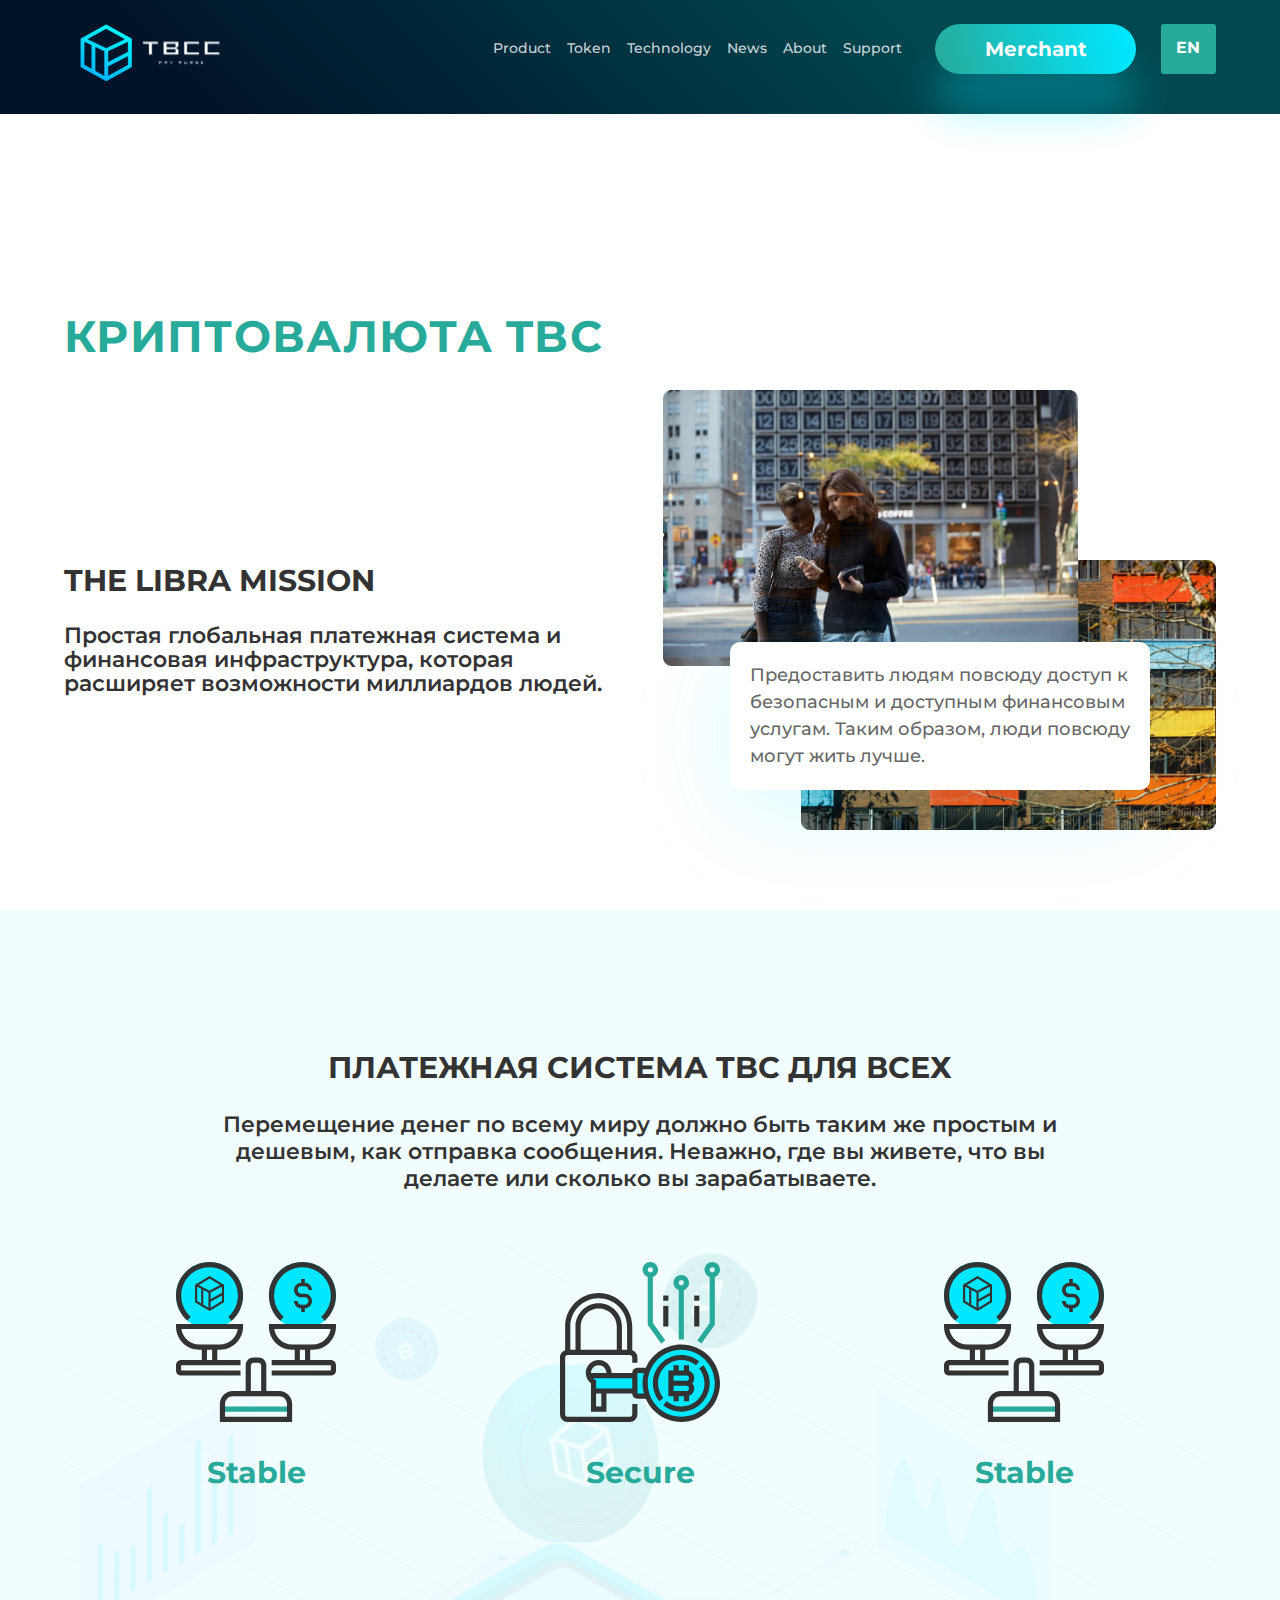
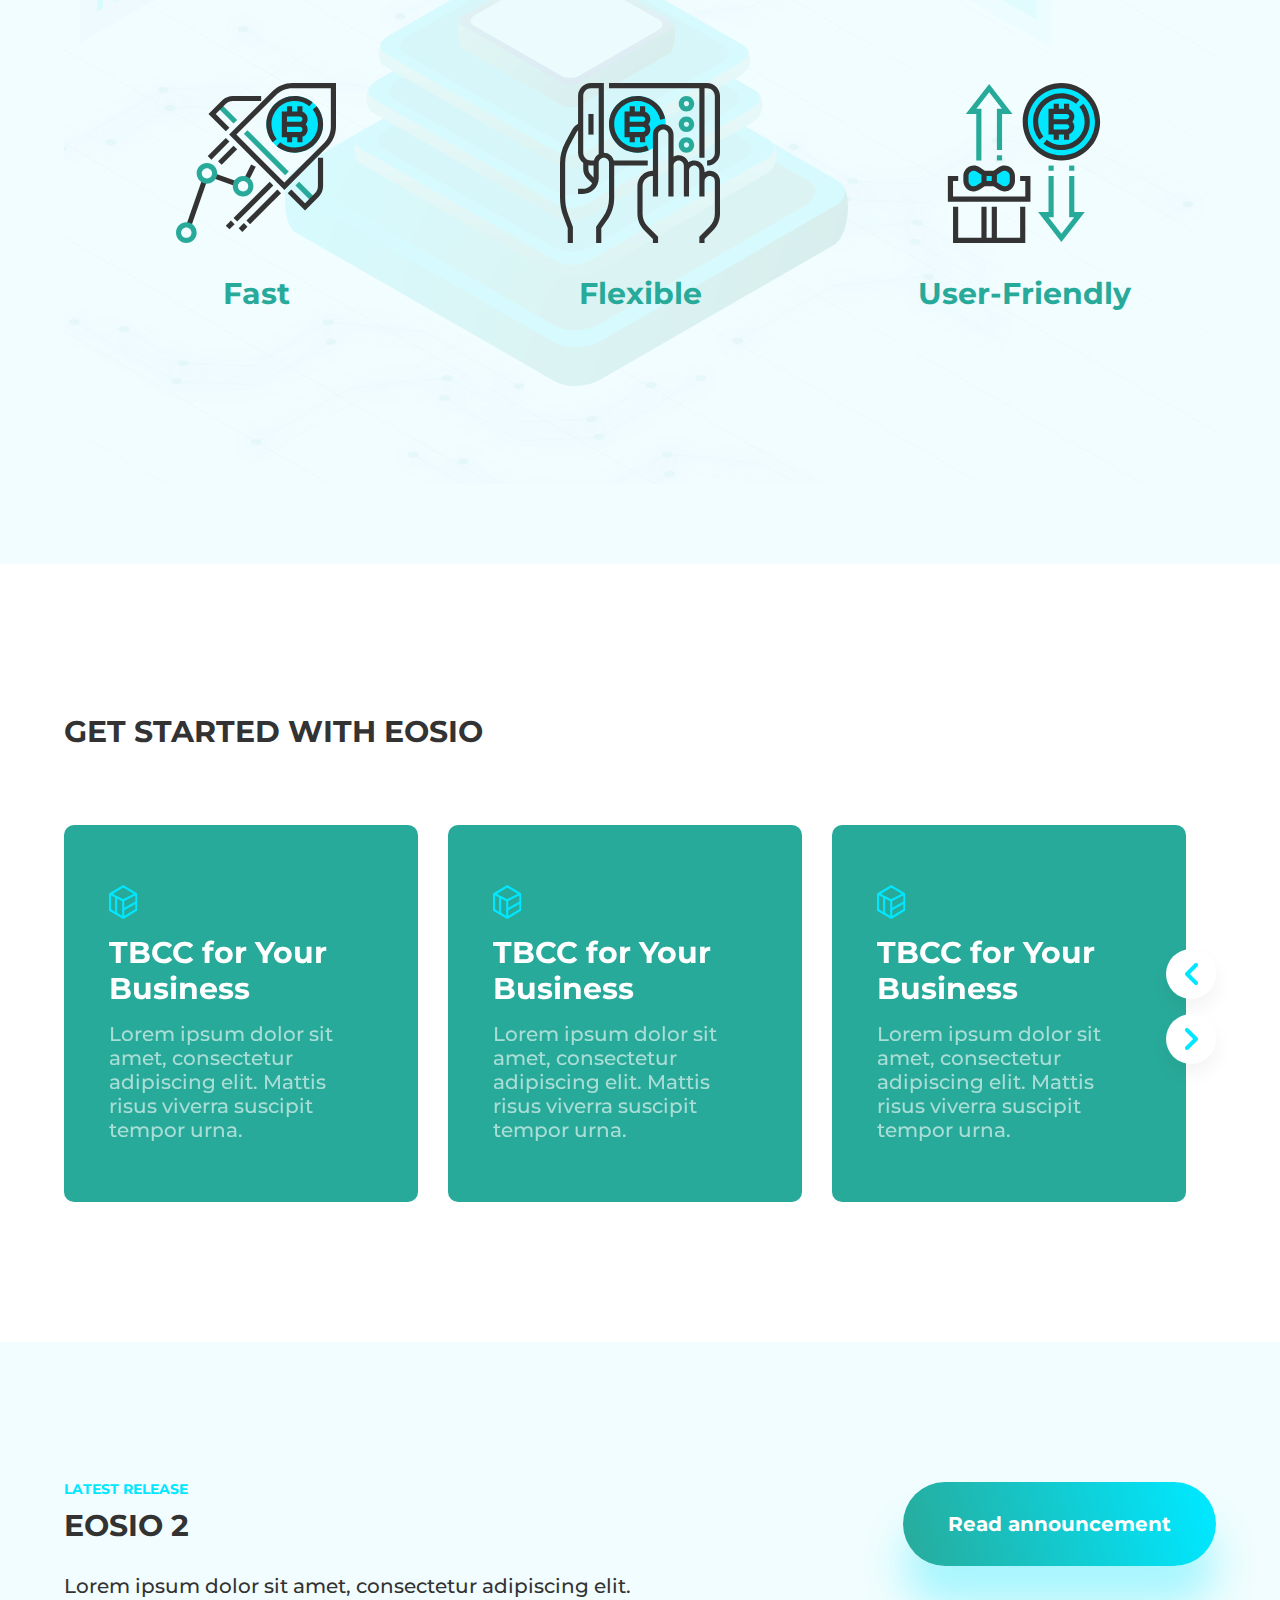
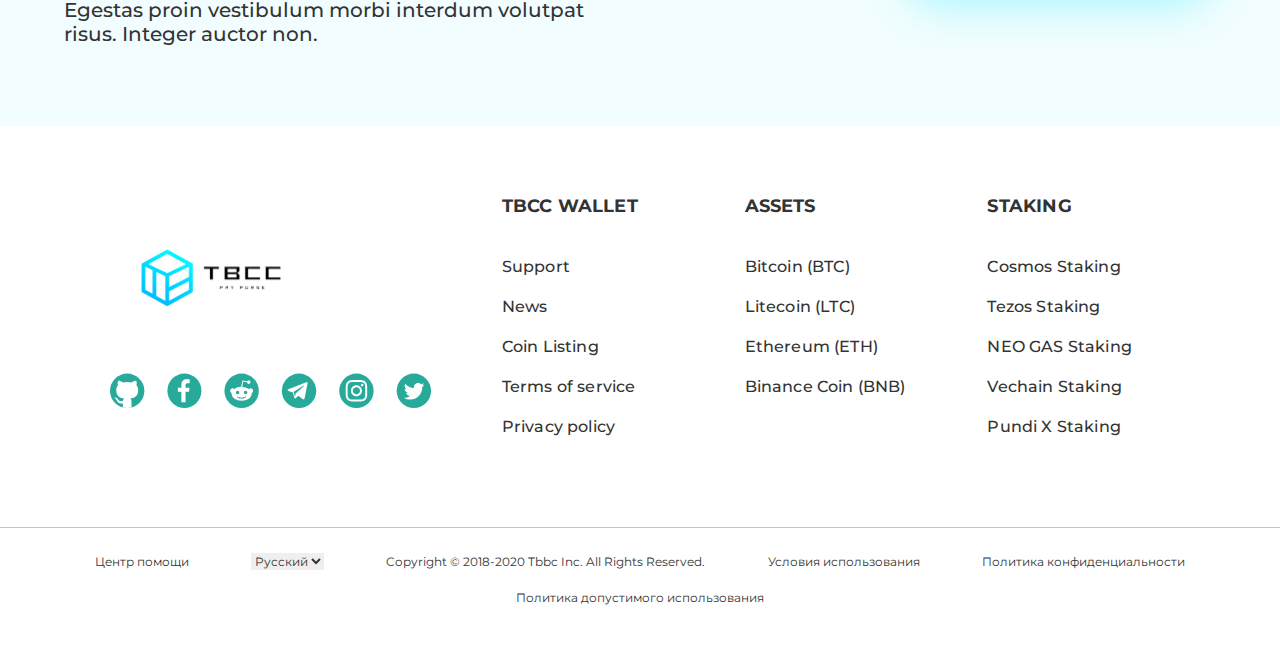
==== coin.html @ 426e4a6c "coin" ====
<!DOCTYPE html>
<html lang="en">
  <head>
    <meta charset="utf-8">
    <meta name="viewport" content="width=device-width, initial-scale=1, user-scalable=no, shrink-to-fit=no">
<!--    <link rel="shortcut icon" type="image/x-icon" sizes="256x256" href="favicon.png"/>-->
    <link rel="stylesheet" href="css/bootstrap.min.css">
    <link rel="stylesheet" href="css/aos.css">
    <link rel="stylesheet" href="css/slick.css">
    <link rel="stylesheet" href="css/style.css">
    <title>Coin</title>
  </head>
<body>
    <header class="container-fluid bg-gradient">
        <nav class="navbar navbar-expand-lg navbar-light m-navbar">
            <a class="navbar-brand logo" href="#">
                <img src="img/logo.svg" alt="">
            </a>
            <div class="header-col">
                <button class="navbar-toggler" type="button" data-toggle="collapse" data-target="#navbarNavDropdown" aria-controls="navbarNavDropdown" aria-expanded="false" aria-label="Toggle navigation">
                    <img src="img/menu-icon.svg" alt="">
                </button>
                <a class="mobile-logo" href="#">
                    <img src="img/logo-mobile.svg" alt="">
                </a>
                <div class="collapse navbar-collapse" id="navbarNavDropdown">
                    <div class="menu-mobile-head">
                        <button class="navbar-toggler" type="button" data-toggle="collapse" data-target="#navbarNavDropdown" aria-controls="navbarNavDropdown" aria-expanded="false" aria-label="Toggle navigation">
                            <img src="img/menu-close.svg" alt="">
                        </button>
                    </div>
                    <ul class="navbar-nav">
                        <li class="nav-item">
                            <a class="nav-link" href="#">
                                Product
                            </a>
                        </li>
                        <li class="nav-item">
                            <a class="nav-link" href="coin.html">
                                Token
                            </a>
                        </li>
                        <li class="nav-item">
                            <a class="nav-link" href="#">
                                Technology
                            </a>
                        </li>
                        <li class="nav-item">
                            <a class="nav-link" href="news.html">
                                News
                            </a>
                        </li>
                        <li class="nav-item">
                            <a class="nav-link" href="team.html">
                                About
                            </a>
                        </li>
                        <li class="nav-item">
                            <a class="nav-link" href="#">
                                Support
                            </a>
                        </li>
                    </ul>
                    <div class="button-menu-box">
                        <a href="#" class="btn-primary mini">Merchant</a>
                        <select name="lang" class="lang-select">
                            <option value="EN">EN</option>
                            <option value="RU">RU</option>
                        </select>
                    </div>
                </div>
                <a href="#" class="btn-primary mini">Merchant</a>
                <select name="lang" class="lang-select">
                    <option value="EN">EN</option>
                    <option value="RU">RU</option>
                </select>
            </div>
        </nav>
    </header>

    <div class="container-fluid bg-top">
        <div class="coin-two-block">
            <div class="column">
                <h2 class="tablet-none">Криптовалюта TBC</h2>
                <h3>The Libra mission</h3>
                <p>
                    Простая глобальная платежная система и финансовая инфраструктура, которая расширяет возможности миллиардов людей.
                </p>
            </div>
            <div class="column">
                <h2 class="desktop-none">Криптовалюта TBC</h2>
                <div class="img coin-img">
                    <img src="img/coin1.jpg" alt="" class="coin-img1">
                    <img src="img/coin2.jpg" alt="" class="coin-img2">
                    <div class="coin-text">
                        Предоставить людям повсюду доступ к безопасным и доступным финансовым услугам. Таким образом, люди повсюду могут жить лучше.
                    </div>
                </div>
            </div>
        </div>
    </div>

    <div class="container-fluid color-bg">
        <div class="all-icon-block">
            <h3>Платежная система TBC для всех</h3>
            <p>Перемещение денег по всему миру должно быть таким же простым и дешевым, как отправка сообщения. Неважно, где вы живете, что вы делаете или сколько вы зарабатываете.</p>
            <div class="all-icon-box">
                <div class="all-icon-box__item">
                    <img src="img/all1.svg" alt="">
                    <span>Stable</span>
                </div>
                <div class="all-icon-box__item">
                    <img src="img/all2.svg" alt="">
                    <span>Secure</span>
                </div>
                <div class="all-icon-box__item">
                    <img src="img/all1.svg" alt="">
                    <span>Stable</span>
                </div>
                <div class="all-icon-box__item">
                    <img src="img/all3.svg" alt="">
                    <span>Fast</span>
                </div>
                <div class="all-icon-box__item">
                    <img src="img/all4.svg" alt="">
                    <span>Flexible</span>
                </div>
                <div class="all-icon-box__item">
                    <img src="img/all6.svg" alt="">
                    <span>User-Friendly</span>
                </div>
            </div>
        </div>
    </div>

    <div class="container-fluid get-block">
        <h3>Get Started with EOSIO</h3>
        <div class="get-wrap">
            <div class="get-carousel">
                <div class="get-carousel-item">
                    <img src="img/mini-logo.svg" alt="">
                    <div class="get-name">
                        TBCC for Your Business
                    </div>
                    <div class="get-text">
                        Lorem ipsum dolor sit amet, consectetur adipiscing elit. Mattis risus viverra suscipit tempor urna.
                    </div>
                </div>
                <div class="get-carousel-item">
                    <img src="img/mini-logo.svg" alt="">
                    <div class="get-name">
                        TBCC for Your Business
                    </div>
                    <div class="get-text">
                        Lorem ipsum dolor sit amet, consectetur adipiscing elit. Mattis risus viverra suscipit tempor urna.
                    </div>
                </div>
                <div class="get-carousel-item">
                    <img src="img/mini-logo.svg" alt="">
                    <div class="get-name">
                        TBCC for Your Business
                    </div>
                    <div class="get-text">
                        Lorem ipsum dolor sit amet, consectetur adipiscing elit. Mattis risus viverra suscipit tempor urna.
                    </div>
                </div>
                <div class="get-carousel-item">
                    <img src="img/mini-logo.svg" alt="">
                    <div class="get-name">
                        TBCC for Your Business
                    </div>
                    <div class="get-text">
                        Lorem ipsum dolor sit amet, consectetur adipiscing elit. Mattis risus viverra suscipit tempor urna.
                    </div>
                </div>
            </div>
            <div class="get-nav-box carousel-nav-box">
                <div class="carousel-nav__button get-button-prev">
                    <img src="img/arrow-left.svg" alt="">
                </div>
                <div class="carousel-nav__button get-button-next">
                    <img src="img/arrow-right.svg" alt="">
                </div>
            </div>
        </div>
    </div>

    <div class="container-fluid color-bg">
        <div class="eosio-two-block">
            <div class="column">
                <h5>Latest Release</h5>
                <h3>EOSIO 2</h3>
                <p>
                    Lorem ipsum dolor sit amet, consectetur adipiscing elit. Egestas proin vestibulum morbi interdum volutpat risus. Integer auctor non.
                </p>
            </div>
            <a href="#" class="btn-primary">Read announcement</a>
        </div>
    </div>

    <footer>
        <div class="footer-content">
            <div class="contacts-block">
                <a href="#" class="logo">
                    <img src="img/logo-footer.svg" alt="">
                </a>
                <div class="soc-box">
                    <a href="#">
                        <svg width="35" height="35" viewBox="0 0 35 35" fill="none" xmlns="http://www.w3.org/2000/svg">
                            <rect y="0.589111" width="34.411" height="34.411" rx="17.2055" fill="#28AA9A"/>
                            <path fill-rule="evenodd" clip-rule="evenodd" d="M22.5266 34.1604C20.8508 34.7054 19.0623 35.0001 17.2055 35.0001C15.3473 35.0001 13.5577 34.705 11.8809 34.1593C12.6555 34.2521 12.9417 33.7478 12.9417 33.3124C12.9417 33.1228 12.9385 32.7885 12.9342 32.3412C12.9291 31.8237 12.9227 31.155 12.9181 30.3844C8.13171 31.4249 7.12197 28.0762 7.12197 28.0762C6.34019 26.0876 5.21216 25.5582 5.21216 25.5582C3.64968 24.4895 5.33044 24.5112 5.33044 24.5112C7.05637 24.6329 7.96503 26.2857 7.96503 26.2857C9.50062 28.9168 11.9922 28.1571 12.9729 27.7158C13.1288 26.6032 13.574 25.8443 14.0655 25.414C10.2448 24.9794 6.22836 23.5029 6.22836 16.9054C6.22836 15.0254 6.89829 13.4889 7.99945 12.2847C7.82201 11.849 7.23165 10.0992 8.1672 7.72859C8.1672 7.72859 9.61246 7.26583 12.8987 9.49338C14.2719 9.11127 15.743 8.92102 17.2065 8.91325C18.6679 8.92075 20.1401 9.11127 21.5143 9.49338C24.7984 7.26583 26.2405 7.72859 26.2405 7.72859C27.1793 10.0992 26.5889 11.849 26.4115 12.2847C27.5148 13.4889 28.1804 15.0254 28.1804 16.9054C28.1804 23.519 24.1575 24.9751 20.325 25.4011C20.9423 25.9328 21.4928 26.9829 21.4928 28.5896C21.4928 30.1287 21.4832 31.4686 21.4769 32.3565C21.4737 32.7964 21.4713 33.1254 21.4713 33.3127C21.4713 33.7501 21.7506 34.2554 22.5266 34.1604Z" fill="white"/>
                        </svg>
                    </a>
                    <a href="#">
                        <svg width="35" height="35" viewBox="0 0 35 35" fill="none" xmlns="http://www.w3.org/2000/svg">
                            <rect x="0.41095" y="0.589111" width="34" height="34.411" rx="17" fill="#28AA9A"/>
                            <path d="M18.546 29.2647V18.8004H22.0166L22.5362 14.7223H18.546V12.1185C18.546 10.9378 18.87 10.1331 20.5431 10.1331L22.6768 10.1321V6.48474C22.3076 6.43522 21.0411 6.32422 19.5676 6.32422C16.4912 6.32422 14.3851 8.22464 14.3851 11.7149V14.7224H10.9056V18.8005H14.385V29.2649L18.546 29.2647Z" fill="white"/>
                        </svg>
                    </a>
                    <a href="#">
                        <svg width="35" height="35" viewBox="0 0 35 35" fill="none" xmlns="http://www.w3.org/2000/svg">
                            <rect x="0.41095" y="0.589111" width="34.411" height="34.411" rx="17.2055" fill="#28AA9A"/>
                            <path fill-rule="evenodd" clip-rule="evenodd" d="M28.6393 16.4447C28.9174 16.8415 29.0748 17.3104 29.0925 17.7947C29.0999 18.2687 28.9729 18.7352 28.7263 19.1401C28.4796 19.5451 28.1235 19.872 27.6989 20.083C27.7183 20.335 27.7183 20.5881 27.6989 20.84C27.6989 24.6941 23.2083 27.8255 17.6681 27.8255C12.1279 27.8255 7.63729 24.6941 7.63729 20.84C7.61792 20.5881 7.61792 20.335 7.63729 20.083C7.30636 19.9309 7.01245 19.7088 6.77592 19.4318C6.53939 19.1549 6.36591 18.8299 6.26748 18.4792C6.16906 18.1286 6.14806 17.7608 6.20593 17.4012C6.2638 17.0416 6.39916 16.699 6.60263 16.3969C6.8061 16.0949 7.07281 15.8407 7.38429 15.652C7.69576 15.4632 8.04455 15.3445 8.40647 15.304C8.7684 15.2634 9.13481 15.3021 9.48031 15.4173C9.82581 15.5324 10.1421 15.7213 10.4074 15.9709C12.3899 14.6263 14.7223 13.8907 17.1175 13.8546L18.3907 7.8843C18.405 7.81519 18.4329 7.7496 18.4727 7.69133C18.5126 7.63307 18.5636 7.58329 18.6228 7.54488C18.682 7.50647 18.7482 7.48019 18.8177 7.46758C18.8871 7.45496 18.9584 7.45625 19.0273 7.47137L23.2427 8.31444C23.4485 7.96076 23.7737 7.69204 24.1598 7.5565C24.546 7.42097 24.9678 7.4275 25.3495 7.57493C25.7313 7.72235 26.048 8.00102 26.2428 8.36091C26.4376 8.72079 26.4977 9.13833 26.4124 9.53857C26.3271 9.93881 26.102 10.2955 25.7774 10.5447C25.4528 10.7939 25.05 10.9192 24.6413 10.8982C24.2326 10.8772 23.8448 10.7112 23.5474 10.43C23.2501 10.1488 23.0628 9.77086 23.019 9.36398L19.337 8.58973L18.2187 13.9578C20.5848 14.0086 22.8855 14.7436 24.8428 16.0741C25.1924 15.7385 25.6317 15.5113 26.1076 15.4197C26.5835 15.3281 27.0757 15.3762 27.5249 15.558C27.9741 15.7399 28.3611 16.0478 28.6393 16.4447ZM21.5818 21.2334C22.5314 21.2334 23.3012 20.4636 23.3012 19.5139C23.3012 18.5643 22.5314 17.7945 21.5818 17.7945C20.6322 17.7945 19.8624 18.5643 19.8624 19.5139C19.8624 20.4636 20.6322 21.2334 21.5818 21.2334ZM15.3314 19.5139C15.3314 20.4636 14.5616 21.2334 13.6119 21.2334C12.6623 21.2334 11.8925 20.4636 11.8925 19.5139C11.8925 18.5643 12.6623 17.7945 13.6119 17.7945C14.5616 17.7945 15.3314 18.5643 15.3314 19.5139ZM17.6165 24.6562L17.6293 24.6563L17.6334 24.6562V24.6563C18.8598 24.6637 19.7666 24.389 20.3601 24.1198C20.659 23.9842 20.8797 23.8495 21.0222 23.7518C21.0935 23.7029 21.1452 23.6633 21.1772 23.6376C21.1933 23.6248 21.2044 23.6154 21.2106 23.61L21.2156 23.6056C21.4052 23.4326 21.6991 23.4454 21.8729 23.6345C22.047 23.824 22.0346 24.1188 21.8451 24.2929L21.8443 24.2936L21.8435 24.2944L21.8414 24.2963L21.8357 24.3014L21.8185 24.3164C21.8044 24.3286 21.785 24.3448 21.7604 24.3646C21.7112 24.4041 21.6408 24.4576 21.5493 24.5204C21.3663 24.6459 21.0983 24.8084 20.7449 24.9686C20.0407 25.2879 19.002 25.5962 17.6298 25.5882C16.2529 25.5978 15.2108 25.2888 14.505 24.9687C14.1516 24.8084 13.8836 24.6459 13.7006 24.5204C13.6091 24.4577 13.5387 24.4041 13.4895 24.3646C13.4649 24.3449 13.4455 24.3286 13.4314 24.3165L13.4142 24.3014L13.4085 24.2963L13.4064 24.2944L13.4056 24.2937L13.4048 24.293C13.2153 24.1188 13.2029 23.8241 13.377 23.6346C13.5507 23.4456 13.8442 23.4327 14.0338 23.6052L14.0343 23.6057L14.0393 23.6101C14.0455 23.6154 14.0567 23.6248 14.0727 23.6377C14.1048 23.6634 14.1564 23.703 14.2277 23.7518C14.3702 23.8496 14.5909 23.9843 14.8899 24.1199C15.4833 24.389 16.3901 24.6638 17.6165 24.6563V24.6562Z" fill="white"/>
                        </svg>
                    </a>
                    <a href="#">
                        <svg width="36" height="35" viewBox="0 0 36 35" fill="none" xmlns="http://www.w3.org/2000/svg">
                            <rect x="0.82196" y="0.589111" width="34.411" height="34.411" rx="17.2055" fill="#28AA9A"/>
                            <path fill-rule="evenodd" clip-rule="evenodd" d="M21.8524 26.3144C23.055 26.8406 23.506 25.7382 23.506 25.7382L26.6879 9.75366C26.6628 8.67633 25.2097 9.32774 25.2097 9.32774L7.39618 16.3178C7.39618 16.3178 6.54434 16.6185 6.6195 17.1446C6.69467 17.6708 7.37113 17.9213 7.37113 17.9213L11.8558 19.4246C11.8558 19.4246 13.2087 23.8591 13.4843 24.711C13.7349 25.5378 13.9604 25.5628 13.9604 25.5628C14.2109 25.663 14.4364 25.4877 14.4364 25.4877L17.3427 22.857L21.8524 26.3144ZM22.6291 12.5847C22.6291 12.5847 23.2555 12.2088 23.2304 12.5847C23.2304 12.5847 23.3306 12.6348 23.0049 12.9855C22.7043 13.2862 15.6139 19.6499 14.6619 20.5018C14.5867 20.5519 14.5366 20.627 14.5366 20.7273L14.261 23.0823C14.2109 23.3329 13.8852 23.3579 13.8101 23.1325L12.6325 19.2741C12.5824 19.1238 12.6325 18.9484 12.7828 18.8482L22.6291 12.5847Z" fill="white"/>
                        </svg>
                    </a>
                    <a href="#">
                        <svg width="35" height="35" viewBox="0 0 35 35" fill="none" xmlns="http://www.w3.org/2000/svg">
                            <rect x="0.23288" y="0.589111" width="34.411" height="34.411" rx="17.2055" fill="#28AA9A"/>
                            <path d="M13.8549 17.7947C13.8549 15.8151 15.4592 14.2099 17.4388 14.2099C19.4184 14.2099 21.0235 15.8151 21.0235 17.7947C21.0235 19.7743 19.4184 21.3794 17.4388 21.3794C15.4592 21.3794 13.8549 19.7743 13.8549 17.7947ZM11.917 17.7947C11.917 20.8444 14.3891 23.3164 17.4388 23.3164C20.4885 23.3164 22.9605 20.8444 22.9605 17.7947C22.9605 14.745 20.4885 12.2729 17.4388 12.2729C14.3891 12.2729 11.917 14.745 11.917 17.7947ZM21.8887 12.054C21.8886 12.3092 21.9642 12.5587 22.1059 12.771C22.2476 12.9833 22.4491 13.1487 22.6848 13.2465C22.9206 13.3443 23.18 13.3699 23.4304 13.3202C23.6807 13.2705 23.9107 13.1477 24.0912 12.9673C24.2718 12.7869 24.3948 12.5571 24.4447 12.3068C24.4945 12.0565 24.4691 11.797 24.3715 11.5612C24.2739 11.3253 24.1086 11.1237 23.8965 10.9819C23.6843 10.84 23.4349 10.7642 23.1797 10.7641H23.1791C22.837 10.7643 22.509 10.9002 22.267 11.142C22.0251 11.3839 21.889 11.7119 21.8887 12.054ZM13.0944 26.5477C12.046 26.5 11.4761 26.3253 11.0975 26.1778C10.5954 25.9823 10.2372 25.7495 9.86055 25.3734C9.48392 24.9973 9.25079 24.6395 9.05619 24.1374C8.90857 23.7589 8.73393 23.1889 8.68627 22.1404C8.63414 21.0069 8.62373 20.6665 8.62373 17.7948C8.62373 14.9231 8.635 14.5835 8.68627 13.4491C8.73402 12.4007 8.90995 11.8318 9.05619 11.4521C9.25165 10.9501 9.48444 10.5919 9.86055 10.2152C10.2367 9.83861 10.5945 9.60548 11.0975 9.41088C11.476 9.26326 12.046 9.08863 13.0944 9.04097C14.2279 8.98883 14.5684 8.97842 17.4388 8.97842C20.3092 8.97842 20.65 8.98969 21.7845 9.04097C22.8329 9.08871 23.4018 9.26464 23.7814 9.41088C24.2835 9.60548 24.6417 9.83913 25.0183 10.2152C25.3949 10.5914 25.6272 10.9501 25.8227 11.4521C25.9703 11.8307 26.1449 12.4007 26.1926 13.4491C26.2447 14.5835 26.2551 14.9231 26.2551 17.7948C26.2551 20.6665 26.2447 21.006 26.1926 22.1404C26.1448 23.1889 25.9694 23.7587 25.8227 24.1374C25.6272 24.6395 25.3944 24.9977 25.0183 25.3734C24.6422 25.7492 24.2835 25.9823 23.7814 26.1778C23.4029 26.3254 22.8329 26.5001 21.7845 26.5477C20.651 26.5998 20.3105 26.6103 17.4388 26.6103C14.5671 26.6103 14.2276 26.5998 13.0944 26.5477ZM13.0054 7.10638C11.8606 7.15852 11.0784 7.34003 10.3952 7.60586C9.68772 7.88037 9.0888 8.24865 8.4903 8.8462C7.89181 9.44375 7.52447 10.0436 7.24996 10.7511C6.98414 11.4347 6.80262 12.2165 6.75049 13.3613C6.69749 14.5078 6.68536 14.8744 6.68536 17.7947C6.68536 20.715 6.69749 21.0815 6.75049 22.2281C6.80262 23.373 6.98414 24.1547 7.24996 24.8383C7.52447 25.5453 7.8919 26.1459 8.4903 26.7432C9.08871 27.3405 9.68772 27.7082 10.3952 27.9835C11.0796 28.2493 11.8606 28.4309 13.0054 28.483C14.1525 28.5351 14.5185 28.5481 17.4388 28.5481C20.3591 28.5481 20.7256 28.536 21.8722 28.483C23.0171 28.4309 23.7988 28.2493 24.4824 27.9835C25.1894 27.7082 25.7888 27.3407 26.3873 26.7432C26.9858 26.1456 27.3523 25.5453 27.6276 24.8383C27.8934 24.1547 28.0758 23.3729 28.1271 22.2281C28.1792 21.0807 28.1914 20.715 28.1914 17.7947C28.1914 14.8744 28.1792 14.5078 28.1271 13.3613C28.075 12.2164 27.8934 11.4342 27.6276 10.7511C27.3523 10.044 26.9848 9.44469 26.3873 8.8462C25.7897 8.24771 25.1894 7.88037 24.4832 7.60586C23.7988 7.34003 23.017 7.15765 21.8731 7.10638C20.7265 7.05425 20.3599 7.04126 17.4396 7.04126C14.5194 7.04126 14.1525 7.05339 13.0054 7.10638Z" fill="white"/>
                        </svg>
                    </a>
                    <a href="#">
                        <svg width="36" height="35" viewBox="0 0 36 35" fill="none" xmlns="http://www.w3.org/2000/svg">
                            <rect x="0.64386" y="0.589111" width="34.411" height="34.411" rx="17.2055" fill="#28AA9A"/>
                            <path d="M26.2818 14.0756C26.2818 14.2638 26.2818 14.452 26.2818 14.6133C26.2818 20.1782 22.0342 26.6034 14.2917 26.6034C11.8991 26.6034 9.69465 25.9044 7.81281 24.7215C8.13541 24.7484 8.48489 24.7753 8.8075 24.7753C10.77 24.7753 12.5981 24.1032 14.0498 22.9741C12.1948 22.9472 10.6356 21.7106 10.1248 20.0438C10.3936 20.0976 10.6356 20.1244 10.9313 20.1244C11.3077 20.1244 11.684 20.0707 12.0335 19.9631C10.0979 19.5868 8.6462 17.8931 8.6462 15.85C8.6462 15.8231 8.6462 15.8231 8.6462 15.7962C9.21075 16.1188 9.85596 16.307 10.5549 16.3339C9.42582 15.5811 8.67308 14.2907 8.67308 12.8121C8.67308 12.0325 8.88815 11.3066 9.23763 10.6883C11.3077 13.2423 14.4262 14.909 17.921 15.0972C17.8404 14.8015 17.8135 14.452 17.8135 14.1294C17.8135 11.7905 19.6953 9.90869 22.0342 9.90869C23.244 9.90869 24.3462 10.4195 25.0989 11.226C26.0667 11.0378 26.9539 10.6883 27.7873 10.2044C27.4647 11.1991 26.7926 12.0056 25.9323 12.5433C26.7926 12.4357 27.5991 12.2207 28.3518 11.8712C27.8142 12.7315 27.1152 13.4842 26.2818 14.0756Z" fill="white"/>
                        </svg>
                    </a>
                </div>
            </div>
            <div class="footer-nav">
                <div class="footer-nav-item">
                    <p class="footer-nav-caption">TBCC  WALLET</p>
                    <a href="#">Support</a>
                    <a href="#">News</a>
                    <a href="#">Coin Listing</a>
                    <a href="#">Terms of service</a>
                    <a href="#">Privacy policy</a>
                </div>
                <div class="footer-nav-item">
                    <p class="footer-nav-caption">ASSETS</p>
                    <a href="#">Bitcoin (BTC) </a>
                    <a href="#">Litecoin (LTC)</a>
                    <a href="#">Ethereum (ETH)</a>
                    <a href="#">Binance Coin (BNB)</a>
                </div>
                <div class="footer-nav-item">
                    <p class="footer-nav-caption">STAKING</p>
                    <a href="#">Cosmos Staking</a>
                    <a href="#">Tezos Staking</a>
                    <a href="#">NEO GAS Staking</a>
                    <a href="#">Vechain Staking</a>
                    <a href="#">Pundi X Staking</a>
                </div>
            </div>
        </div>
        <div class="footer-divider"></div>
        <div class="footer-content">
            <div class="link-bottom-box">
                <a href="#">Центр помощи</a>
                <select name="lang" class="lang-select">
                    <option value="Русский">Русский</option>
                    <option value="English">English</option>
                </select>
                <a href="#">Copyright © 2018-2020 Tbbc Inc. All Rights Reserved. </a>
                <a href="#">Условия использования</a>
                <a href="#">Политика конфиденциальности</a>
                <a href="#">Политика допустимого использования </a>
            </div>
        </div>
    </footer>


    <script src="js/jquery.min.js"></script>
    <script src="js/bootstrap.min.js"></script>
    <script src="js/slick.min.js"></script>
    <script src="js/scripts.js"></script>
  </body>
</html>
---- css/style.css ----
@import url("https://fonts.googleapis.com/css2?family=Montserrat:wght@400;500;600;700&display=swap");
/*reset css*/
html, body, div, span, applet, object, iframe,
h1, h2, h3, h4, h5, h6, p, blockquote, pre,
a, abbr, acronym, address, big, cite, code,
del, dfn, em, img, ins, kbd, q, s, samp,
small, strike, strong, sub, sup, tt, var,
b, u, i, center,
dl, dt, dd, ol, ul, li,
fieldset, form, label, legend,
table, caption, tbody, tfoot, thead, tr, th, td,
article, aside, canvas, details, embed,
figure, figcaption, footer, header, hgroup,
menu, nav, output, ruby, section, summary,
time, mark, audio, video {
  margin: 0;
  padding: 0;
  border: 0;
  font-size: 100%;
  font-family: inherit;
  vertical-align: baseline; }

/* HTML5 display-role reset for older browsers */
article, aside, details, figcaption, figure,
footer, header, hgroup, menu, nav, section {
  display: block; }

html, body {
  width: 100vw; }

a {
  text-decoration: none;
  -webkit-transition: all 0.5s ease;
  -o-transition: all 0.5s ease;
  transition: all 0.5s ease; }
  a:hover {
    text-decoration: none; }

body {
  font-family: "Montserrat", sans-serif;
  font-style: normal;
  font-weight: normal;
  font-size: 16px;
  line-height: 1.6;
  color: #111111;
  background-color: white;
  overflow-x: hidden; }

header {
  width: 100%;
  padding: 35px 0;
  display: -webkit-box;
  display: -ms-flexbox;
  display: flex;
  -webkit-box-pack: center;
  -ms-flex-pack: center;
  justify-content: center;
  -webkit-box-align: center;
  -ms-flex-align: center;
  align-items: center;
  padding-top: 20px;
  -webkit-box-sizing: border-box;
  box-sizing: border-box;
  position: absolute;
  top: 0;
  left: 0;
  background-color: transparent;
  z-index: 10; }
  header.bg-gradient {
    background: -o-linear-gradient(226.06deg, #004850 27.3%, #001329 84.1%);
    background: linear-gradient(223.94deg, #004850 27.3%, #001329 84.1%);
    padding: 15px 0; }
  header .btn-primary.mini {
    margin-left: 25px; }

h1 {
  font-family: 'Montserrat', sans-serif;
  font-style: normal;
  font-weight: bold;
  font-size: 30px;
  line-height: 37px;
  display: -webkit-box;
  display: -ms-flexbox;
  display: flex;
  -webkit-box-align: center;
  -ms-flex-align: center;
  align-items: center;
  text-transform: uppercase;
  color: #FFFFFF;
  margin-bottom: 15px; }

h2 {
  font-family: 'Montserrat', sans-serif;
  font-style: normal;
  font-weight: 500;
  font-size: 26px;
  line-height: 1.2;
  display: -webkit-box;
  display: -ms-flexbox;
  display: flex;
  -webkit-box-align: center;
  -ms-flex-align: center;
  align-items: center;
  letter-spacing: 0.03em;
  color: rgba(51, 51, 51, 0.8); }

h3 {
  font-family: 'Montserrat', sans-serif;
  font-style: normal;
  font-weight: bold;
  font-size: 30px;
  line-height: 1.2;
  text-align: center;
  text-transform: uppercase;
  color: #333333; }

section {
  width: 90%;
  max-width: 1680px;
  margin: auto;
  position: relative; }

p {
  font-family: 'Montserrat', sans-serif;
  font-style: normal;
  font-weight: 500;
  font-size: 18px;
  line-height: 1.5;
  color: #666666; }

.m-navbar {
  max-width: 1680px;
  margin: auto;
  width: 90%;
  display: -webkit-box;
  display: -ms-flexbox;
  display: flex;
  -webkit-box-pack: justify;
  -ms-flex-pack: justify;
  justify-content: space-between;
  -webkit-box-align: center;
  -ms-flex-align: center;
  align-items: center;
  padding: 0; }
  .m-navbar .navbar-collapse {
    -webkit-box-flex: inherit;
    -ms-flex-positive: inherit;
    flex-grow: inherit; }
  .m-navbar .nav-item {
    margin-left: 20px; }
    .m-navbar .nav-item .nav-link {
      font-family: 'Montserrat', sans-serif;
      font-style: normal;
      font-weight: 500;
      font-size: 18px;
      line-height: 1.4;
      display: -webkit-box;
      display: -ms-flexbox;
      display: flex;
      -webkit-box-align: center;
      -ms-flex-align: center;
      align-items: center;
      color: rgba(255, 255, 255, 0.8); }
      .m-navbar .nav-item .nav-link:hover {
        color: #00C6DB; }
  .m-navbar .navbar-toggler, .m-navbar .navbar-toggler:focus, .m-navbar .navbar-toggler:hover {
    border: none;
    outline: none;
    -webkit-box-shadow: none;
    box-shadow: none; }
  .m-navbar .mobile-logo {
    display: none; }
  .m-navbar .lang-select {
    margin-left: 25px;
    min-width: 40px;
    min-height: 30px;
    padding: 5px 15px;
    -webkit-box-sizing: border-box;
    box-sizing: border-box;
    background: #28AA9A;
    border-radius: 3px;
    font-family: 'Montserrat', sans-serif;
    font-style: normal;
    font-weight: bold;
    font-size: 16px;
    line-height: 1.4;
    display: -webkit-box;
    display: -ms-flexbox;
    display: flex;
    -webkit-box-align: center;
    -ms-flex-align: center;
    align-items: center;
    color: #FFFFFF;
    outline: none;
    border: none;
    -webkit-box-shadow: none;
    box-shadow: none;
    cursor: pointer;
    -webkit-appearance: none;
    -moz-appearance: none;
    appearance: none; }
    .m-navbar .lang-select:focus {
      outline: none;
      border: none;
      -webkit-box-shadow: none;
      box-shadow: none; }

.header-col {
  display: -webkit-box;
  display: -ms-flexbox;
  display: flex;
  margin-bottom: 17px; }

.main-bg {
  background-image: url("../img/bg.svg");
  background-repeat: no-repeat;
  background-size: cover;
  background-position: center;
  width: 100%;
  height: 100vh;
  overflow: hidden; }

.main-page {
  height: 100%;
  display: -webkit-box;
  display: -ms-flexbox;
  display: flex;
  -webkit-box-pack: justify;
  -ms-flex-pack: justify;
  justify-content: space-between;
  -webkit-box-align: center;
  -ms-flex-align: center;
  align-items: center; }
  .main-page .text-block {
    width: 48%;
    margin: 150px 0; }
    .main-page .text-block h2 {
      font-family: 'Montserrat', sans-serif;
      font-style: normal;
      font-weight: bold;
      font-size: 42px;
      line-height: 1.1;
      display: -webkit-box;
      display: -ms-flexbox;
      display: flex;
      -webkit-box-align: center;
      -ms-flex-align: center;
      align-items: center;
      text-transform: uppercase;
      color: #00E7FF;
      text-shadow: 0px 0px 20px #00E7FF;
      padding-bottom: 20px;
      position: relative;
      margin-bottom: 40px;
      white-space: nowrap; }
      .main-page .text-block h2:after {
        content: '';
        position: absolute;
        bottom: 0;
        left: 0;
        width: 100%;
        height: 2px;
        background: -o-linear-gradient(left, rgba(0, 231, 255, 0.5) 0%, rgba(0, 231, 255, 0) 100%);
        background: -webkit-gradient(linear, left top, right top, from(rgba(0, 231, 255, 0.5)), to(rgba(0, 231, 255, 0)));
        background: linear-gradient(90deg, rgba(0, 231, 255, 0.5) 0%, rgba(0, 231, 255, 0) 100%); }
    .main-page .text-block p {
      font-family: 'Montserrat', sans-serif;
      font-style: normal;
      font-weight: 500;
      font-size: 18px;
      line-height: 22px;
      color: rgba(255, 255, 255, 0.9);
      margin-bottom: 25px;
      max-width: 730px; }
  .main-page .img-block {
    width: 40%; }
    .main-page .img-block img {
      width: 100%; }
  .main-page .link-box {
    display: -webkit-box;
    display: -ms-flexbox;
    display: flex; }
    .main-page .link-box a {
      width: 30%;
      margin-right: 30px; }
      .main-page .link-box a img {
        width: 100%; }

.btn-primary {
  width: 313px;
  height: 84px;
  display: -webkit-box;
  display: -ms-flexbox;
  display: flex;
  -webkit-box-pack: center;
  -ms-flex-pack: center;
  justify-content: center;
  -webkit-box-align: center;
  -ms-flex-align: center;
  align-items: center;
  background: -o-linear-gradient(195.82deg, #00E7FF 4.9%, #28AA9A 100%);
  background: linear-gradient(254.18deg, #00E7FF 4.9%, #28AA9A 100%);
  -webkit-box-shadow: 0px 40px 40px rgba(0, 231, 255, 0.3);
  box-shadow: 0px 40px 40px rgba(0, 231, 255, 0.3);
  border-radius: 50px;
  font-family: 'Montserrat', sans-serif;
  font-style: normal;
  font-weight: bold;
  font-size: 20px;
  line-height: 24px;
  color: #FFFFFF; }
  .btn-primary.mini {
    width: 201px;
    height: 50px; }

.advantages-block {
  height: auto;
  width: 100%;
  background-image: url("../img/bg-land.svg");
  background-repeat: no-repeat;
  background-size: cover;
  background-position: center;
  display: -webkit-box;
  display: -ms-flexbox;
  display: flex;
  -webkit-box-align: center;
  -ms-flex-align: center;
  align-items: center;
  -webkit-box-sizing: border-box;
  box-sizing: border-box;
  padding: 280px 0 240px 0; }
  .advantages-block .advantages-content {
    margin: auto;
    width: 90%;
    max-width: 1680px;
    display: -webkit-box;
    display: -ms-flexbox;
    display: flex;
    -webkit-box-orient: vertical;
    -webkit-box-direction: normal;
    -ms-flex-direction: column;
    flex-direction: column;
    -webkit-box-pack: start;
    -ms-flex-pack: start;
    justify-content: flex-start;
    -webkit-box-align: center;
    -ms-flex-align: center;
    align-items: center; }
    .advantages-block .advantages-content h2 {
      font-family: 'Montserrat', sans-serif;
      font-style: normal;
      font-weight: bold;
      font-size: 44px;
      line-height: 1.2;
      display: -webkit-box;
      display: -ms-flexbox;
      display: flex;
      -webkit-box-align: center;
      -ms-flex-align: center;
      align-items: center;
      text-transform: uppercase;
      color: #28AA9A;
      position: relative;
      padding: 12px 25px;
      margin-bottom: 30px; }
      .advantages-block .advantages-content h2:after {
        content: ' ';
        position: absolute;
        bottom: 0;
        left: 0;
        width: 100%;
        height: 2px;
        -webkit-box-shadow: 0px 40px 40px rgba(0, 231, 255, 0.3);
        box-shadow: 0px 40px 40px rgba(0, 231, 255, 0.3);
        background: -o-linear-gradient(left, rgba(0, 231, 255, 0) 0%, rgba(0, 231, 255, 0.5) 51.79%, rgba(0, 231, 255, 0) 100%);
        background: -webkit-gradient(linear, left top, right top, from(rgba(0, 231, 255, 0)), color-stop(51.79%, rgba(0, 231, 255, 0.5)), to(rgba(0, 231, 255, 0)));
        background: linear-gradient(90deg, rgba(0, 231, 255, 0) 0%, rgba(0, 231, 255, 0.5) 51.79%, rgba(0, 231, 255, 0) 100%); }
  .advantages-block .advantages-box {
    display: -webkit-box;
    display: -ms-flexbox;
    display: flex;
    -webkit-box-pack: justify;
    -ms-flex-pack: justify;
    justify-content: space-between;
    width: 100%;
    margin-top: 145px;
    margin-bottom: 250px;
    position: relative; }
    .advantages-block .advantages-box:after {
      content: url("../img/adv-bg.svg");
      position: absolute;
      top: 50%;
      left: 50%;
      -webkit-transform: translate(-50%, -50%);
      -ms-transform: translate(-50%, -50%);
      transform: translate(-50%, -50%);
      z-index: 0; }
  .advantages-block .advantages-item {
    z-index: 1;
    display: -webkit-box;
    display: -ms-flexbox;
    display: flex;
    -webkit-box-orient: vertical;
    -webkit-box-direction: normal;
    -ms-flex-direction: column;
    flex-direction: column;
    width: 31.5%;
    min-width: 340px;
    margin-bottom: 50px;
    background: #FFFFFF;
    -webkit-box-shadow: 0px 20px 100px rgba(0, 231, 255, 0.15);
    box-shadow: 0px 20px 100px rgba(0, 231, 255, 0.15);
    border-radius: 10px;
    padding: 80px 40px 74px 40px; }
    .advantages-block .advantages-item .img {
      margin-bottom: 55px; }
    .advantages-block .advantages-item h4 {
      font-family: 'Montserrat', sans-serif;
      font-style: normal;
      font-weight: bold;
      font-size: 30px;
      line-height: 1.2;
      color: #28AA9A;
      margin-bottom: 23px; }
    .advantages-block .advantages-item p {
      font-family: 'Montserrat', sans-serif;
      font-style: normal;
      font-weight: 500;
      font-size: 20px;
      line-height: 1.2;
      color: #333333; }
  .advantages-block p {
    font-family: 'Montserrat', sans-serif;
    font-style: normal;
    font-weight: 600;
    font-size: 16px;
    line-height: 20px;
    display: -webkit-box;
    display: -ms-flexbox;
    display: flex;
    -webkit-box-align: center;
    -ms-flex-align: center;
    align-items: center;
    letter-spacing: 0.03em;
    color: rgba(255, 255, 255, 0.8); }
  .advantages-block .adv-ul {
    width: 100%;
    display: -webkit-box;
    display: -ms-flexbox;
    display: flex;
    -webkit-box-pack: justify;
    -ms-flex-pack: justify;
    justify-content: space-between;
    background: #FFFFFF;
    -webkit-box-shadow: 0px 20px 100px rgba(0, 231, 255, 0.15);
    box-shadow: 0px 20px 100px rgba(0, 231, 255, 0.15);
    border-radius: 20px;
    -webkit-box-sizing: border-box;
    box-sizing: border-box;
    padding: 90px;
    margin: 60px 0; }
    .advantages-block .adv-ul .column {
      width: 48%;
      display: -webkit-box;
      display: -ms-flexbox;
      display: flex;
      -webkit-box-orient: vertical;
      -webkit-box-direction: normal;
      -ms-flex-direction: column;
      flex-direction: column;
      max-width: 650px; }
    .advantages-block .adv-ul .adv-li {
      display: flex;
      flex-direction: column;
      display: -webkit-box;
      display: -ms-flexbox;
      display: flex;
      -webkit-box-orient: vertical;
      -webkit-box-direction: normal;
      -ms-flex-direction: column;
      font-family: 'Montserrat', sans-serif;
      font-style: normal;
      font-weight: bold;
      font-size: 30px;
      line-height: 1.4;
      letter-spacing: 0.01em;
      color: #28AA9A;
      margin-bottom: 30px; }
      .advantages-block .adv-ul .adv-li span {
        font-family: 'Montserrat', sans-serif;
        font-style: normal;
        font-weight: 500;
        font-size: 18px;
        line-height: 1.3;
        display: -webkit-box;
        display: -ms-flexbox;
        display: flex;
        -webkit-box-align: center;
        -ms-flex-align: center;
        align-items: center;
        letter-spacing: 0.01em;
        color: #333333;
        margin-bottom: 5px;
        margin-top: 15px; }
  .advantages-block .faq {
    width: 100%;
    display: -webkit-box;
    display: -ms-flexbox;
    display: flex;
    -webkit-box-orient: vertical;
    -webkit-box-direction: normal;
    -ms-flex-direction: column;
    flex-direction: column;
    -webkit-box-align: center;
    -ms-flex-align: center;
    align-items: center;
    background: #FFFFFF;
    -webkit-box-shadow: 0px 20px 100px rgba(0, 231, 255, 0.15);
    box-shadow: 0px 20px 100px rgba(0, 231, 255, 0.15);
    border-radius: 20px;
    -webkit-box-sizing: border-box;
    box-sizing: border-box;
    padding: 90px; }
    .advantages-block .faq h2.caption {
      font-size: 30px;
      line-height: 1.2;
      text-align: center;
      text-transform: uppercase;
      color: #28AA9A;
      margin-bottom: 90px; }
      .advantages-block .faq h2.caption span {
        color: #333333;
        margin-left: 1.5vw; }
  .advantages-block .faq-accordion {
    width: 100%;
    border: none; }
  .advantages-block .faq-card {
    background-color: white;
    border: none;
    border-bottom: 1px solid #E9F0F7 !important; }
  .advantages-block .faq-card-header {
    background-color: white; }
    .advantages-block .faq-card-header h5 {
      display: -webkit-box;
      display: -ms-flexbox;
      display: flex;
      -webkit-box-pack: justify;
      -ms-flex-pack: justify;
      justify-content: space-between;
      -webkit-box-align: center;
      -ms-flex-align: center;
      align-items: center;
      font-family: 'Montserrat', sans-serif;
      font-style: normal;
      font-weight: 600;
      font-size: 22px;
      line-height: 27px;
      color: #333333;
      padding: 30px 0; }
      .advantages-block .faq-card-header h5 img {
        -webkit-transition: all 0.5s ease;
        -o-transition: all 0.5s ease;
        transition: all 0.5s ease; }
    .advantages-block .faq-card-header.active {
      border: none; }
      .advantages-block .faq-card-header.active img {
        -webkit-transform: rotate(180deg);
        -ms-transform: rotate(180deg);
        transform: rotate(180deg); }
  .advantages-block .faq-card-body {
    font-family: 'Montserrat', sans-serif;
    font-style: normal;
    font-weight: 600;
    font-size: 18px;
    line-height: 26px;
    color: rgba(51, 51, 51, 0.8); }

.two-block {
  width: 100%;
  max-width: 1680px;
  margin: auto;
  display: -webkit-box;
  display: -ms-flexbox;
  display: flex;
  -webkit-box-pack: justify;
  -ms-flex-pack: justify;
  justify-content: space-between;
  padding-top: 240px; }
  .two-block .column {
    width: 50%;
    display: -webkit-box;
    display: -ms-flexbox;
    display: flex;
    -webkit-box-orient: vertical;
    -webkit-box-direction: normal;
    -ms-flex-direction: column;
    flex-direction: column;
    -webkit-box-pack: center;
    -ms-flex-pack: center;
    justify-content: center; }
    .two-block .column img {
      width: 100%; }
    .two-block .column h3 {
      text-align: left; }
    .two-block .column h2 {
      padding: 0;
      padding-bottom: 25px; }
      .two-block .column h2:after {
        background: -o-linear-gradient(left, rgba(0, 231, 255, 0.5) 0%, rgba(0, 231, 255, 0) 100%);
        background: -webkit-gradient(linear, left top, right top, from(rgba(0, 231, 255, 0.5)), to(rgba(0, 231, 255, 0)));
        background: linear-gradient(90deg, rgba(0, 231, 255, 0.5) 0%, rgba(0, 231, 255, 0) 100%); }
    .two-block .column p {
      font-family: 'Montserrat', sans-serif;
      font-style: normal;
      font-weight: 500;
      font-size: 18px;
      line-height: 1.2;
      color: #333333;
      margin-bottom: 60px; }

.img-mobile {
  display: none; }

.button-menu-box {
  display: none; }

.color-bg {
  background-color: #F1FDFE;
  padding: 140px 0 80px 0; }

.content {
  width: 90%;
  max-width: 1680px;
  margin: auto;
  display: -webkit-box;
  display: -ms-flexbox;
  display: flex;
  -webkit-box-pack: justify;
  -ms-flex-pack: justify;
  justify-content: space-between; }

.changing-block {
  width: 60%;
  display: -webkit-box;
  display: -ms-flexbox;
  display: flex;
  -webkit-box-orient: vertical;
  -webkit-box-direction: normal;
  -ms-flex-direction: column;
  flex-direction: column;
  padding: 0 40px; }
  .changing-block h3 {
    text-align: left; }
  .changing-block .button-box {
    padding-right: 30px; }

.btn-mm {
  display: -webkit-box;
  display: -ms-flexbox;
  display: flex;
  -webkit-box-pack: center;
  -ms-flex-pack: center;
  justify-content: center;
  -webkit-box-align: center;
  -ms-flex-align: center;
  align-items: center;
  background: #FFFFFF;
  -webkit-box-shadow: 0px 10px 20px rgba(0, 0, 0, 0.05);
  box-shadow: 0px 10px 20px rgba(0, 0, 0, 0.05);
  border-radius: 10px;
  font-family: 'Montserrat', sans-serif;
  font-style: normal;
  font-weight: bold;
  font-size: 18px;
  line-height: 22px;
  color: #00E7FF;
  padding: 5px 20px;
  -webkit-box-sizing: border-box;
  box-sizing: border-box; }

.button-box {
  width: 100%;
  display: -webkit-box;
  display: -ms-flexbox;
  display: flex;
  -webkit-box-pack: justify;
  -ms-flex-pack: justify;
  justify-content: space-between;
  -webkit-box-align: center;
  -ms-flex-align: center;
  align-items: center; }

.post-carousel {
  width: 100%;
  margin: 50px 0 80px 0; }
  .post-carousel .post-carousel-item {
    background-color: transparent;
    display: -webkit-box;
    display: -ms-flexbox;
    display: flex;
    -webkit-box-orient: vertical;
    -webkit-box-direction: normal;
    -ms-flex-direction: column;
    flex-direction: column;
    margin-right: 40px;
    cursor: pointer; }
    .post-carousel .post-carousel-item p {
      font-family: 'Montserrat', sans-serif;
      font-style: normal;
      font-weight: 600;
      font-size: 18px;
      line-height: 1.3;
      display: -webkit-box;
      display: -ms-flexbox;
      display: flex;
      -webkit-box-align: center;
      -ms-flex-align: center;
      align-items: center;
      color: #333333;
      padding-left: 5px; }
    .post-carousel .post-carousel-item:focus {
      outline: none;
      border: none;
      -webkit-box-shadow: none;
      box-shadow: none; }
    .post-carousel .post-carousel-item:hover .post-item img {
      -webkit-transform: scale(1.1);
      -ms-transform: scale(1.1);
      transform: scale(1.1); }

.post-item {
  position: relative;
  display: -webkit-box;
  display: -ms-flexbox;
  display: flex;
  -webkit-box-pack: center;
  -ms-flex-pack: center;
  justify-content: center;
  -webkit-box-align: center;
  -ms-flex-align: center;
  align-items: center;
  width: 100%;
  height: 15vw;
  min-height: 220px;
  border-radius: 10px;
  overflow: hidden;
  margin-bottom: 20px; }
  .post-item img {
    min-width: 100%;
    height: 100%;
    -o-object-fit: cover;
    object-fit: cover;
    -webkit-transition: all 0.5s ease;
    -o-transition: all 0.5s ease;
    transition: all 0.5s ease; }
  .post-item .shild {
    left: 0;
    bottom: 20px; }

.shild {
  position: absolute;
  background: rgba(0, 231, 255, 0.5);
  -webkit-backdrop-filter: blur(20px);
  backdrop-filter: blur(20px);
  border-radius: 0px 5px 5px 0px;
  font-family: 'Montserrat', sans-serif;
  font-style: normal;
  font-weight: 600;
  font-size: 12px;
  line-height: 15px;
  display: -webkit-box;
  display: -ms-flexbox;
  display: flex;
  -webkit-box-align: center;
  -ms-flex-align: center;
  align-items: center;
  color: #FFFFFF;
  padding: 5px;
  -webkit-transition: all 0.5s ease;
  -o-transition: all 0.5s ease;
  transition: all 0.5s ease; }

.post-carousel-wrap {
  position: relative; }

.post-nav-box {
  position: absolute;
  z-index: 5;
  left: 0;
  top: 40px;
  -webkit-transform: translateX(-50%);
  -ms-transform: translateX(-50%);
  transform: translateX(-50%);
  display: -webkit-box;
  display: -ms-flexbox;
  display: flex;
  -webkit-box-orient: vertical;
  -webkit-box-direction: normal;
  -ms-flex-direction: column;
  flex-direction: column; }
  .post-nav-box .carousel-nav__button {
    width: 50px;
    height: 50px;
    display: -webkit-box;
    display: -ms-flexbox;
    display: flex;
    -webkit-box-pack: center;
    -ms-flex-pack: center;
    justify-content: center;
    -webkit-box-align: center;
    -ms-flex-align: center;
    align-items: center;
    background-color: white;
    border-radius: 100%;
    margin-bottom: 15px;
    cursor: pointer; }

.plan-block h3 {
  text-align: left; }
.plan-block .plan-block-box {
  margin-top: 50px;
  display: -webkit-box;
  display: -ms-flexbox;
  display: flex;
  -webkit-box-orient: vertical;
  -webkit-box-direction: normal;
  -ms-flex-direction: column;
  flex-direction: column;
  padding-left: 35px;
  border-left: 2px solid rgba(0, 231, 255, 0.1); }
  .plan-block .plan-block-box .plan-block__item {
    display: -webkit-box;
    display: -ms-flexbox;
    display: flex;
    -webkit-box-orient: vertical;
    -webkit-box-direction: normal;
    -ms-flex-direction: column;
    flex-direction: column;
    position: relative;
    background: #FFFFFF;
    -webkit-box-shadow: 0px 20px 100px rgba(0, 231, 255, 0.15);
    box-shadow: 0px 20px 100px rgba(0, 231, 255, 0.15);
    border-radius: 10px;
    padding: 35px;
    -webkit-box-sizing: border-box;
    box-sizing: border-box;
    margin-bottom: 100px; }
    .plan-block .plan-block-box .plan-block__item:before {
      content: '';
      position: absolute;
      left: -44px;
      top: 50%;
      -webkit-transform: translateY(-50%);
      -ms-transform: translateY(-50%);
      transform: translateY(-50%);
      width: 16px;
      height: 16px;
      background-color: #00E7FF;
      border-radius: 100%;
      border: 4px solid #B3F8FF;
      -webkit-box-shadow: 0px 4px 4px rgba(0, 0, 0, 0.1);
      box-shadow: 0px 4px 4px rgba(0, 0, 0, 0.1); }
    .plan-block .plan-block-box .plan-block__item:after {
      content: '';
      position: absolute;
      left: -35px;
      top: 50%;
      -webkit-transform: translateY(-50%);
      -ms-transform: translateY(-50%);
      transform: translateY(-50%);
      border: 15px solid transparent;
      border-right: 20px solid white; }
    .plan-block .plan-block-box .plan-block__item .shild {
      left: 35px;
      top: 0;
      background-color: #28AA9A;
      -webkit-transform: translateY(-50%);
      -ms-transform: translateY(-50%);
      transform: translateY(-50%);
      border-radius: 5px; }
    .plan-block .plan-block-box .plan-block__item h5 {
      font-family: 'Montserrat', sans-serif;
      font-style: normal;
      font-weight: 600;
      font-size: 18px;
      line-height: 22px;
      display: -webkit-box;
      display: -ms-flexbox;
      display: flex;
      -webkit-box-align: center;
      -ms-flex-align: center;
      align-items: center;
      color: #333333;
      margin-bottom: 22px; }
    .plan-block .plan-block-box .plan-block__item ul {
      list-style: none;
      padding-left: 0; }
      .plan-block .plan-block-box .plan-block__item ul li {
        font-family: 'Montserrat', sans-serif;
        font-style: normal;
        font-weight: 500;
        font-size: 18px;
        line-height: 22px;
        color: #333333;
        padding-left: 33px;
        position: relative;
        margin-bottom: 22px; }
        .plan-block .plan-block-box .plan-block__item ul li:before {
          content: '';
          position: absolute;
          left: 0;
          top: 8px;
          width: 8px;
          height: 8px;
          background-color: #28AA9A;
          border-radius: 100%; }

.news-main-block {
  margin-top: 40px; }

.news__item {
  display: -webkit-box;
  display: -ms-flexbox;
  display: flex;
  -webkit-box-align: start;
  -ms-flex-align: start;
  align-items: flex-start;
  position: relative;
  margin-bottom: 30px; }
  .news__item .post-item {
    width: 161px;
    height: 97px;
    min-width: 161px;
    min-height: 97px;
    margin-right: 35px; }
  .news__item .link-text {
    position: absolute;
    right: 0;
    bottom: 0;
    padding: 5px 10px;
    padding-bottom: 0;
    background-color: #F1FDFE; }
  .news__item p {
    font-family: 'Montserrat', sans-serif;
    font-style: normal;
    font-weight: 500;
    font-size: 18px;
    line-height: 22px;
    color: #333333; }

.link-text {
  color: #28AA9A;
  font-family: 'Montserrat', sans-serif;
  font-style: normal;
  font-weight: 500;
  font-size: 18px;
  line-height: 22px;
  -webkit-transition: all 0.5s ease;
  -o-transition: all 0.5s ease;
  transition: all 0.5s ease; }
  .link-text:hover {
    color: #0c5460; }

footer {
  padding-top: 70px;
  display: -webkit-box;
  display: -ms-flexbox;
  display: flex;
  -webkit-box-orient: vertical;
  -webkit-box-direction: normal;
  -ms-flex-direction: column;
  flex-direction: column;
  -webkit-box-pack: center;
  -ms-flex-pack: center;
  justify-content: center;
  -webkit-box-align: center;
  -ms-flex-align: center;
  align-items: center;
  width: 100%;
  -webkit-box-sizing: border-box;
  box-sizing: border-box; }
  footer .footer-content {
    margin: auto;
    width: 90%;
    max-width: 1680px;
    display: -webkit-box;
    display: -ms-flexbox;
    display: flex;
    -webkit-box-pack: justify;
    -ms-flex-pack: justify;
    justify-content: space-between; }
    footer .footer-content .contacts-block {
      width: 30%;
      display: -webkit-box;
      display: -ms-flexbox;
      display: flex;
      -webkit-box-orient: vertical;
      -webkit-box-direction: normal;
      -ms-flex-direction: column;
      flex-direction: column; }
      footer .footer-content .contacts-block .logo {
        margin-left: 15px; }
      footer .footer-content .contacts-block .soc-box {
        display: -webkit-box;
        display: -ms-flexbox;
        display: flex;
        -webkit-box-align: center;
        -ms-flex-align: center;
        align-items: center;
        margin-top: 55px; }
        footer .footer-content .contacts-block .soc-box a {
          margin-right: 22px; }
          footer .footer-content .contacts-block .soc-box a:nth-last-child(1) {
            margin-right: 0; }
    footer .footer-content .footer-nav {
      display: -webkit-box;
      display: -ms-flexbox;
      display: flex;
      width: 62%;
      -webkit-box-pack: justify;
      -ms-flex-pack: justify;
      justify-content: space-between; }
      footer .footer-content .footer-nav .footer-nav-item {
        width: 32%;
        display: -webkit-box;
        display: -ms-flexbox;
        display: flex;
        -webkit-box-orient: vertical;
        -webkit-box-direction: normal;
        -ms-flex-direction: column;
        flex-direction: column; }
        footer .footer-content .footer-nav .footer-nav-item a {
          font-family: 'Montserrat', sans-serif;
          font-style: normal;
          font-weight: 500;
          font-size: 16px;
          line-height: 20px;
          display: -webkit-box;
          display: -ms-flexbox;
          display: flex;
          -webkit-box-align: center;
          -ms-flex-align: center;
          align-items: center;
          letter-spacing: 0.01em;
          color: #333333;
          margin-bottom: 20px; }
      footer .footer-content .footer-nav .footer-nav-caption {
        font-family: 'Montserrat', sans-serif;
        font-style: normal;
        font-weight: bold;
        font-size: 18px;
        line-height: 1.2;
        display: -webkit-box;
        display: -ms-flexbox;
        display: flex;
        -webkit-box-align: center;
        -ms-flex-align: center;
        align-items: center;
        letter-spacing: 0.01em;
        color: #333333;
        margin-bottom: 40px; }
  footer .footer-divider {
    width: 100%;
    height: 1px;
    background-color: #C4C4C4;
    margin-top: 70px; }
  footer .link-bottom-box {
    display: -webkit-box;
    display: -ms-flexbox;
    display: flex;
    -ms-flex-pack: distribute;
    justify-content: space-around;
    -ms-flex-wrap: wrap;
    flex-wrap: wrap;
    padding: 25px 0;
    -webkit-box-sizing: border-box;
    box-sizing: border-box; }
    footer .link-bottom-box a {
      font-family: 'Montserrat', sans-serif;
      font-style: normal;
      font-weight: normal;
      font-size: 12px;
      line-height: 15px;
      display: -webkit-box;
      display: -ms-flexbox;
      display: flex;
      -webkit-box-align: center;
      -ms-flex-align: center;
      align-items: center;
      color: #333333;
      margin: 0 15px;
      margin-bottom: 20px; }
    footer .link-bottom-box select.lang-select {
      font-family: 'Montserrat', sans-serif;
      font-style: normal;
      font-weight: normal;
      font-size: 12px;
      line-height: 15px;
      display: -webkit-box;
      display: -ms-flexbox;
      display: flex;
      -webkit-box-align: center;
      -ms-flex-align: center;
      align-items: center;
      color: #333333;
      margin: 0 15px;
      margin-bottom: 20px;
      border: none;
      outline: none;
      -webkit-box-shadow: none;
      box-shadow: none; }
      footer .link-bottom-box select.lang-select:focus {
        outline: none;
        border: none;
        -webkit-box-shadow: none;
        box-shadow: none; }

.bg-top {
  margin-top: 150px;
  padding: 160px 0; }

.top-image {
  background-image: url("../img/adv-bg.svg");
  background-repeat: no-repeat;
  background-size: contain;
  background-position: left top; }

.team-box {
  position: relative;
  display: -webkit-box;
  display: -ms-flexbox;
  display: flex;
  -webkit-box-orient: vertical;
  -webkit-box-direction: normal;
  -ms-flex-direction: column;
  flex-direction: column;
  width: 90%;
  max-width: 1680px;
  margin: auto; }
  .team-box .team-box__item {
    display: -webkit-box;
    display: -ms-flexbox;
    display: flex;
    -webkit-box-align: start;
    -ms-flex-align: start;
    align-items: flex-start;
    background: #FFFFFF;
    -webkit-box-shadow: 0px 20px 100px rgba(0, 231, 255, 0.15);
    box-shadow: 0px 20px 100px rgba(0, 231, 255, 0.15);
    border-radius: 10px;
    overflow: hidden;
    margin-bottom: 60px;
    padding-right: 20px; }
    .team-box .team-box__item .img {
      min-width: 400px;
      overflow: hidden;
      display: -webkit-box;
      display: -ms-flexbox;
      display: flex;
      margin-right: 50px; }
      .team-box .team-box__item .img img {
        width: 100%;
        min-height: 100%;
        -o-object-fit: cover;
        object-fit: cover; }
    .team-box .team-box__item h3 {
      text-align: left;
      margin-top: 45px; }
    .team-box .team-box__item h4 {
      font-family: 'Montserrat', sans-serif;
      font-style: normal;
      font-weight: bold;
      font-size: 18px;
      line-height: 22px;
      text-transform: uppercase;
      color: #00E7FF;
      margin-bottom: 50px; }
    .team-box .team-box__item p {
      font-family: 'Montserrat', sans-serif;
      font-style: normal;
      font-weight: 500;
      font-size: 20px;
      line-height: 1.3;
      color: #333333; }

.page-caption {
  font-family: 'Montserrat', sans-serif;
  font-style: normal;
  font-weight: bold;
  font-size: 44px;
  line-height: 1.2;
  display: -webkit-box;
  display: -ms-flexbox;
  display: flex;
  -webkit-box-align: center;
  -ms-flex-align: center;
  align-items: center;
  text-transform: uppercase;
  color: #28AA9A;
  margin-bottom: 60px; }

.contacts-block {
  display: -webkit-box;
  display: -ms-flexbox;
  display: flex;
  -webkit-box-pack: justify;
  -ms-flex-pack: justify;
  justify-content: space-between;
  width: 90%;
  max-width: 1680px;
  margin: auto; }
  .contacts-block .decor-box {
    width: 40%;
    display: -webkit-box;
    display: -ms-flexbox;
    display: flex;
    -webkit-box-orient: vertical;
    -webkit-box-direction: normal;
    -ms-flex-direction: column;
    flex-direction: column;
    margin-right: 10%; }
    .contacts-block .decor-box h3 {
      margin-bottom: 30px;
      text-align: left; }
  .contacts-block .contacts-info-box {
    width: 50%;
    display: -webkit-box;
    display: -ms-flexbox;
    display: flex;
    -ms-flex-wrap: wrap;
    flex-wrap: wrap;
    -webkit-box-pack: justify;
    -ms-flex-pack: justify;
    justify-content: space-between; }
    .contacts-block .contacts-info-box .contacts-info__item {
      display: -webkit-box;
      display: -ms-flexbox;
      display: flex;
      -webkit-box-orient: vertical;
      -webkit-box-direction: normal;
      -ms-flex-direction: column;
      flex-direction: column;
      font-family: 'Montserrat', sans-serif;
      font-style: normal;
      font-weight: bold;
      font-size: 30px;
      line-height: 1.4;
      letter-spacing: 0.01em;
      color: #28AA9A;
      margin-bottom: 60px; }
      .contacts-block .contacts-info-box .contacts-info__item span {
        font-family: 'Montserrat', sans-serif;
        font-style: normal;
        font-weight: 500;
        font-size: 18px;
        line-height: 1.3;
        display: -webkit-box;
        display: -ms-flexbox;
        display: flex;
        -webkit-box-align: center;
        -ms-flex-align: center;
        align-items: center;
        letter-spacing: 0.01em;
        color: #333333;
        margin-bottom: 5px; }

.carousel-nav-box {
  position: absolute;
  z-index: 5;
  left: 0;
  top: 40px;
  -webkit-transform: translateX(-50%);
  -ms-transform: translateX(-50%);
  transform: translateX(-50%);
  display: -webkit-box;
  display: -ms-flexbox;
  display: flex;
  -webkit-box-orient: vertical;
  -webkit-box-direction: normal;
  -ms-flex-direction: column;
  flex-direction: column; }
  .carousel-nav-box .carousel-nav__button {
    width: 50px;
    height: 50px;
    display: -webkit-box;
    display: -ms-flexbox;
    display: flex;
    -webkit-box-pack: center;
    -ms-flex-pack: center;
    justify-content: center;
    -webkit-box-align: center;
    -ms-flex-align: center;
    align-items: center;
    background-color: white;
    border-radius: 100%;
    margin-bottom: 15px;
    cursor: pointer;
    -webkit-box-shadow: 0px 10px 20px rgba(0, 0, 0, 0.05);
    box-shadow: 0px 10px 20px rgba(0, 0, 0, 0.05); }

.team-nav-box {
  -webkit-box-orient: horizontal;
  -webkit-box-direction: normal;
  -ms-flex-direction: row;
  flex-direction: row;
  position: absolute;
  top: auto;
  height: -webkit-max-content;
  height: -moz-max-content;
  height: max-content;
  bottom: 0;
  left: 50%;
  -webkit-transform: translate(-50%, -50%);
  -ms-transform: translate(-50%, -50%);
  transform: translate(-50%, -50%); }
  .team-nav-box .carousel-nav__button {
    margin-bottom: 10px; }

.news-caption {
  font-family: 'Montserrat', sans-serif;
  font-style: normal;
  font-weight: bold;
  font-size: 30px;
  line-height: 1.3;
  display: -webkit-box;
  display: -ms-flexbox;
  display: flex;
  -webkit-box-align: center;
  -ms-flex-align: center;
  align-items: center;
  text-transform: uppercase;
  color: #333333;
  margin-bottom: 60px; }

.news-box {
  display: -webkit-box;
  display: -ms-flexbox;
  display: flex;
  -webkit-box-orient: vertical;
  -webkit-box-direction: normal;
  -ms-flex-direction: column;
  flex-direction: column;
  width: 90%;
  max-width: 1540px;
  margin: auto; }

article {
  display: -webkit-box;
  display: -ms-flexbox;
  display: flex;
  -webkit-box-pack: justify;
  -ms-flex-pack: justify;
  justify-content: space-between; }
  article .column {
    width: 48%;
    max-width: 680px; }
  article .blockquote {
    margin: 90px 0 40px 0;
    background: rgba(0, 231, 255, 0.15);
    border-radius: 10px;
    width: 100%;
    padding: 30px;
    -webkit-box-sizing: border-box;
    box-sizing: border-box;
    font-family: 'Montserrat', sans-serif;
    font-style: italic;
    font-weight: 300;
    font-size: 16px;
    line-height: 1.7;
    color: #006B5E;
    display: -webkit-box;
    display: -ms-flexbox;
    display: flex;
    margin-right: 10px; }
    article .blockquote:before {
      content: url("../img/quote-bef.svg"); }

.news-img-carousel {
  margin-bottom: 95px; }
  .news-img-carousel .news-img__item {
    -webkit-box-shadow: 0px 10px 20px rgba(151, 151, 151, 0.1);
    box-shadow: 0px 10px 20px rgba(151, 151, 151, 0.1);
    border-radius: 10px;
    overflow: hidden;
    position: relative; }
    .news-img-carousel .news-img__item .shild {
      top: 25px; }
    .news-img-carousel .news-img__item .img {
      display: -webkit-box;
      display: -ms-flexbox;
      display: flex;
      -webkit-box-pack: center;
      -ms-flex-pack: center;
      justify-content: center;
      -webkit-box-align: center;
      -ms-flex-align: center;
      align-items: center;
      overflow: hidden;
      height: 25vw; }
      .news-img-carousel .news-img__item .img img {
        width: 100%;
        min-height: 100%;
        -o-object-fit: cover;
        object-fit: cover; }
  .news-img-carousel .slick-dots {
    position: absolute;
    bottom: 0;
    left: 20px;
    display: -webkit-box;
    display: -ms-flexbox;
    display: flex;
    -webkit-box-align: center;
    -ms-flex-align: center;
    align-items: center;
    list-style: none;
    background: #FFFFFF;
    border-radius: 50px;
    padding: 12px 20px;
    -webkit-box-sizing: border-box;
    box-sizing: border-box;
    -webkit-transform: translateY(50%);
    -ms-transform: translateY(50%);
    transform: translateY(50%); }
    .news-img-carousel .slick-dots li {
      padding: 6px;
      display: -webkit-box;
      display: -ms-flexbox;
      display: flex;
      -webkit-box-pack: center;
      -ms-flex-pack: center;
      justify-content: center;
      -webkit-box-align: center;
      -ms-flex-align: center;
      align-items: center; }
      .news-img-carousel .slick-dots li button {
        font-size: 2px;
        color: transparent;
        border: none;
        -webkit-box-shadow: none;
        box-shadow: none;
        outline: none;
        background-color: #00E7FF;
        max-width: 8px;
        max-height: 8px;
        min-width: 8px;
        min-height: 8px;
        border-radius: 100%;
        padding: 0; }
      .news-img-carousel .slick-dots li.slick-active button {
        background-color: black; }

.news-carousel-wrap {
  position: relative; }
  .news-carousel-wrap .news-nav-box {
    -webkit-box-orient: horizontal;
    -webkit-box-direction: normal;
    -ms-flex-direction: row;
    flex-direction: row;
    top: auto;
    bottom: 0;
    right: 25px;
    left: auto;
    -webkit-transform: translate(0, 50%);
    -ms-transform: translate(0, 50%);
    transform: translate(0, 50%); }
    .news-carousel-wrap .news-nav-box .carousel-nav__button {
      margin-bottom: 0;
      margin-right: 15px; }

.coin-two-block {
  width: 90%;
  max-width: 1680px;
  margin: auto;
  display: -webkit-box;
  display: -ms-flexbox;
  display: flex;
  -webkit-box-pack: justify;
  -ms-flex-pack: justify;
  justify-content: space-between; }
  .coin-two-block .column {
    width: 48%; }
  .coin-two-block h2 {
    font-family: 'Montserrat', sans-serif;
    font-style: normal;
    font-weight: bold;
    font-size: 44px;
    line-height: 1.2;
    display: -webkit-box;
    display: -ms-flexbox;
    display: flex;
    -webkit-box-align: center;
    -ms-flex-align: center;
    align-items: center;
    text-transform: uppercase;
    color: #28AA9A;
    margin-bottom: 200px; }
  .coin-two-block h3 {
    margin-bottom: 25px;
    text-align: left; }
  .coin-two-block p {
    font-family: 'Montserrat', sans-serif;
    font-style: normal;
    font-weight: 600;
    font-size: 22px;
    line-height: 1.1;
    display: -webkit-box;
    display: -ms-flexbox;
    display: flex;
    -webkit-box-align: center;
    -ms-flex-align: center;
    align-items: center;
    color: #333333; }
  .coin-two-block .coin-img {
    position: relative;
    width: 100%;
    height: 100%;
    min-height: 360px;
    margin-top: 80px; }
    .coin-two-block .coin-img .coin-img1 {
      position: absolute;
      top: 0px;
      left: 0;
      z-index: 2;
      width: 75%; }
    .coin-two-block .coin-img .coin-img2 {
      position: absolute;
      bottom: 0;
      right: 0;
      z-index: 1;
      width: 75%; }
    .coin-two-block .coin-img .coin-text {
      position: absolute;
      left: 50%;
      -webkit-transform: translateX(-50%);
      -ms-transform: translateX(-50%);
      transform: translateX(-50%);
      bottom: 40px;
      background: #FFFFFF;
      -webkit-box-shadow: 0 20px 100px rgba(0, 231, 255, 0.15);
      box-shadow: 0 20px 100px rgba(0, 231, 255, 0.15);
      border-radius: 10px;
      z-index: 5;
      padding: 20px;
      font-family: 'Montserrat', sans-serif;
      font-style: normal;
      font-weight: 500;
      font-size: 18px;
      line-height: 1.5;
      color: #666666;
      width: 100%;
      max-width: 420px; }
  .coin-two-block .tablet-none {
    display: -webkit-box;
    display: -ms-flexbox;
    display: flex; }
  .coin-two-block .desktop-none {
    display: none; }

.all-icon-block {
  width: 90%;
  max-width: 1680px;
  margin: auto;
  display: -webkit-box;
  display: -ms-flexbox;
  display: flex;
  -webkit-box-orient: vertical;
  -webkit-box-direction: normal;
  -ms-flex-direction: column;
  flex-direction: column;
  -webkit-box-align: center;
  -ms-flex-align: center;
  align-items: center; }
  .all-icon-block h3 {
    margin-bottom: 25px; }
  .all-icon-block p {
    font-family: 'Montserrat', sans-serif;
    font-weight: 600;
    font-size: 22px;
    line-height: 27px;
    text-align: center;
    color: #333333;
    max-width: 900px; }
  .all-icon-block .all-icon-box {
    width: 100%;
    margin-top: 50px;
    display: -webkit-box;
    display: -ms-flexbox;
    display: flex;
    -ms-flex-pack: distribute;
    justify-content: space-around;
    -ms-flex-wrap: wrap;
    flex-wrap: wrap;
    background-image: url("../img/all-bg.svg");
    background-repeat: no-repeat;
    background-size: cover;
    background-position: center; }
    .all-icon-block .all-icon-box .all-icon-box__item {
      width: 30%;
      display: -webkit-box;
      display: -ms-flexbox;
      display: flex;
      -webkit-box-orient: vertical;
      -webkit-box-direction: normal;
      -ms-flex-direction: column;
      flex-direction: column;
      -webkit-box-align: center;
      -ms-flex-align: center;
      align-items: center;
      padding: 20px;
      -webkit-box-sizing: border-box;
      box-sizing: border-box;
      margin-bottom: 170px; }
      .all-icon-block .all-icon-box .all-icon-box__item span {
        font-family: 'Montserrat', sans-serif;
        font-weight: bold;
        font-size: 30px;
        line-height: 1.1px;
        text-align: center;
        color: #28AA9A;
        margin-top: 50px; }

.get-block {
  width: 90%;
  max-width: 1680px;
  padding: 150px 0 140px 0;
  margin: auto; }
  .get-block h3 {
    text-align: left;
    margin-bottom: 75px; }
  .get-block .get-wrap {
    position: relative; }
    .get-block .get-wrap .get-carousel-item {
      background: #28AA9A;
      border-radius: 10px;
      padding: 60px 45px;
      -webkit-box-sizing: border-box;
      box-sizing: border-box;
      margin-right: 30px; }
    .get-block .get-wrap .get-nav-box {
      top: 50%;
      left: auto;
      right: 0;
      -webkit-transform: translate(0, -50%);
      -ms-transform: translate(0, -50%);
      transform: translate(0, -50%); }
  .get-block .get-name {
    font-family: 'Montserrat', sans-serif;
    font-weight: bold;
    font-size: 30px;
    line-height: 1.2;
    color: #FFFFFF;
    margin: 15px 0; }
  .get-block .get-text {
    font-family: 'Montserrat', sans-serif;
    font-weight: 500;
    font-size: 20px;
    line-height: 24px;
    color: rgba(255, 255, 255, 0.6); }

.eosio-two-block {
  width: 90%;
  max-width: 1680px;
  margin: auto;
  display: -webkit-box;
  display: -ms-flexbox;
  display: flex;
  -webkit-box-pack: justify;
  -ms-flex-pack: justify;
  justify-content: space-between; }
  .eosio-two-block .column {
    width: 50%; }
  .eosio-two-block h5 {
    font-family: 'Montserrat', sans-serif;
    font-weight: bold;
    font-size: 14px;
    line-height: 1.1;
    display: -webkit-box;
    display: -ms-flexbox;
    display: flex;
    -webkit-box-align: center;
    -ms-flex-align: center;
    align-items: center;
    text-transform: uppercase;
    color: #00E7FF; }
  .eosio-two-block h3 {
    margin: 10px 0 30px 0;
    text-align: left; }
  .eosio-two-block p {
    font-family: 'Montserrat', sans-serif;
    font-style: normal;
    font-weight: 500;
    font-size: 20px;
    line-height: 1.2;
    color: #333333; }

@media (max-width: 1366px) {
  .m-navbar .nav-item {
    margin-left: 0; }
    .m-navbar .nav-item .nav-link {
      font-size: 14px; }

  .logo img {
    max-width: 160px; }

  .main-page .text-block h2 {
    font-size: 26px; }

  .advantages-block {
    padding: 160px 0 90px 0; }
    .advantages-block .advantages-item {
      padding: 30px; }
      .advantages-block .advantages-item .img {
        margin-bottom: 30px; }
      .advantages-block .advantages-item h4 {
        font-size: 24px; }
      .advantages-block .advantages-item p {
        font-size: 16px; } }
@media (max-width: 1200px) {
  h1 {
    font-size: 32px;
    margin-bottom: 15px; }

  .main-page .text-block {
    margin-top: 90px; }
  .main-page h2 {
    font-size: 20px;
    margin-bottom: 40px; }

  .advantages-block .advantages-box {
    -ms-flex-wrap: wrap;
    flex-wrap: wrap;
    -ms-flex-pack: distribute;
    justify-content: space-around;
    margin-top: 80px;
    margin-bottom: 100px; }

  .news__item {
    -webkit-box-orient: vertical;
    -webkit-box-direction: normal;
    -ms-flex-direction: column;
    flex-direction: column; }

  .team-box .team-box__item p {
    font-size: 18px; }

  .bg-top {
    padding: 50px 0; }

  .page-caption {
    font-size: 36px; }

  .coin-two-block h2 {
    font-size: 30px;
    margin-bottom: 80px; }
  .coin-two-block .coin-img {
    margin-top: 0; }
  .coin-two-block h3 {
    font-size: 20px;
    width: 100%; }
  .coin-two-block p {
    font-size: 18px; } }
@media (max-width: 990px) {
  header .btn-primary.mini {
    display: none; }

  header .button-menu-box {
    display: -webkit-box;
    display: -ms-flexbox;
    display: flex;
    -webkit-box-pack: justify;
    -ms-flex-pack: justify;
    justify-content: space-between;
    -webkit-box-align: center;
    -ms-flex-align: center;
    align-items: center;
    width: 90%; }
    header .button-menu-box .btn-primary, header .button-menu-box .lang-select {
      display: -webkit-box;
      display: -ms-flexbox;
      display: flex;
      margin-left: 0; }

  .m-navbar {
    width: 100%; }
    .m-navbar .navbar-collapse {
      position: fixed;
      z-index: 10;
      top: 0;
      left: 0;
      width: 100%;
      height: 100vh;
      display: -webkit-box;
      display: -ms-flexbox;
      display: flex;
      -webkit-box-orient: vertical;
      -webkit-box-direction: normal;
      -ms-flex-direction: column;
      flex-direction: column;
      -webkit-box-pack: start;
      -ms-flex-pack: start;
      justify-content: flex-start;
      -webkit-box-align: center;
      -ms-flex-align: center;
      align-items: center;
      background: -o-linear-gradient(347.63deg, #003136 0.51%, #000000 92.13%);
      background: linear-gradient(102.37deg, #003136 0.51%, #000000 92.13%);
      -webkit-transform: translateX(100%);
      -ms-transform: translateX(100%);
      transform: translateX(100%);
      -webkit-transition: all 0.5s ease;
      -o-transition: all 0.5s ease;
      transition: all 0.5s ease; }
      .m-navbar .navbar-collapse.show {
        -webkit-transform: translateX(0);
        -ms-transform: translateX(0);
        transform: translateX(0);
        -webkit-transition: all 0.5s ease;
        -o-transition: all 0.5s ease;
        transition: all 0.5s ease; }
      .m-navbar .navbar-collapse .menu-mobile-head {
        width: 100%;
        display: -webkit-box;
        display: -ms-flexbox;
        display: flex;
        -webkit-box-pack: end;
        -ms-flex-pack: end;
        justify-content: flex-end;
        padding: 30px 20px;
        -webkit-box-sizing: border-box;
        box-sizing: border-box; }
      .m-navbar .navbar-collapse .navbar-nav {
        -ms-flex-pack: distribute;
        justify-content: space-around;
        -webkit-box-align: center;
        -ms-flex-align: center;
        align-items: center;
        height: 70vh; }
        .m-navbar .navbar-collapse .navbar-nav .nav-item {
          margin-left: 0; }
          .m-navbar .navbar-collapse .navbar-nav .nav-item .nav-link {
            color: #FFFFFF;
            font-size: 20px; }
    .m-navbar .navbar-brand {
      display: none; }
    .m-navbar .mobile-logo {
      display: -webkit-box;
      display: -ms-flexbox;
      display: flex; }
    .m-navbar .lang-select {
      display: none; }

  .header-col {
    display: -webkit-box;
    display: -ms-flexbox;
    display: flex;
    -webkit-box-pack: justify;
    -ms-flex-pack: justify;
    justify-content: space-between;
    -webkit-box-align: center;
    -ms-flex-align: center;
    align-items: center;
    width: 100%;
    -webkit-box-orient: horizontal;
    -webkit-box-direction: reverse;
    -ms-flex-direction: row-reverse;
    flex-direction: row-reverse; }

  .main-bg {
    height: auto;
    padding-top: 170px;
    padding-bottom: 70px; }

  .main-page {
    -webkit-box-orient: vertical;
    -webkit-box-direction: reverse;
    -ms-flex-direction: column-reverse;
    flex-direction: column-reverse;
    -webkit-box-align: center;
    -ms-flex-align: center;
    align-items: center;
    min-height: auto;
    height: auto; }
    .main-page .text-block {
      width: 100%;
      margin-top: 20px;
      margin-bottom: 40px;
      display: -webkit-box;
      display: -ms-flexbox;
      display: flex;
      -webkit-box-orient: vertical;
      -webkit-box-direction: normal;
      -ms-flex-direction: column;
      flex-direction: column;
      -webkit-box-align: center;
      -ms-flex-align: center;
      align-items: center;
      -webkit-box-pack: center;
      -ms-flex-pack: center;
      justify-content: center; }
      .main-page .text-block h1, .main-page .text-block h2 {
        text-align: center;
        white-space: normal; }
      .main-page .text-block h1 {
        font-size: 18px; }
      .main-page .text-block p {
        display: none; }
    .main-page .img-block {
      width: 100%;
      max-width: 500px; }

  .advantages-block .advantages-content {
    -webkit-box-align: center;
    -ms-flex-align: center;
    align-items: center; }
  .advantages-block h2 {
    text-align: center; }
  .advantages-block h3 {
    font-family: 'Montserrat', sans-serif;
    font-style: normal;
    font-weight: bold;
    font-size: 26px;
    line-height: 1.4;
    display: -webkit-box;
    display: -ms-flexbox;
    display: flex;
    -webkit-box-align: center;
    -ms-flex-align: center;
    align-items: center;
    color: #FFFFFF;
    margin-bottom: 15px;
    text-align: center; }
  .advantages-block p {
    font-family: 'Montserrat', sans-serif;
    font-style: normal;
    font-weight: 600;
    font-size: 16px;
    line-height: 20px;
    display: -webkit-box;
    display: -ms-flexbox;
    display: flex;
    -webkit-box-align: center;
    -ms-flex-align: center;
    align-items: center;
    letter-spacing: 0.03em;
    color: rgba(255, 255, 255, 0.8); }
  .advantages-block .adv-ul {
    -webkit-box-orient: vertical;
    -webkit-box-direction: normal;
    -ms-flex-direction: column;
    flex-direction: column; }
    .advantages-block .adv-ul .column {
      width: 100%; }
  .advantages-block .faq {
    padding: 60px 25px; }
    .advantages-block .faq h2.caption {
      font-size: 24px;
      margin-bottom: 50px; }
    .advantages-block .faq .faq-card-body {
      padding-left: 40px;
      font-size: 14px; }
  .advantages-block .faq-card-header h5 {
    font-size: 18px;
    padding: 15px; }
    .advantages-block .faq-card-header h5 img {
      width: 16px; }

  footer {
    padding-top: 60px; }
    footer .footer-content {
      -webkit-box-orient: vertical;
      -webkit-box-direction: normal;
      -ms-flex-direction: column;
      flex-direction: column;
      -webkit-box-align: center;
      -ms-flex-align: center;
      align-items: center; }
      footer .footer-content .contacts-block {
        width: 100%;
        -webkit-box-align: center;
        -ms-flex-align: center;
        align-items: center; }
      footer .footer-content .logo {
        display: none; }
      footer .footer-content .soc-box {
        margin-top: 0;
        margin-bottom: 60px; }
      footer .footer-content .footer-nav {
        width: 100%;
        -webkit-box-orient: vertical;
        -webkit-box-direction: normal;
        -ms-flex-direction: column;
        flex-direction: column;
        -webkit-box-align: center;
        -ms-flex-align: center;
        align-items: center; }
        footer .footer-content .footer-nav .footer-nav-item {
          -webkit-box-align: center;
          -ms-flex-align: center;
          align-items: center;
          margin-bottom: 40px;
          width: 100%; }
        footer .footer-content .footer-nav p, footer .footer-content .footer-nav a {
          text-align: center; }
    footer .link-bottom-box {
      -webkit-box-orient: vertical;
      -webkit-box-direction: normal;
      -ms-flex-direction: column;
      flex-direction: column;
      -webkit-box-align: center;
      -ms-flex-align: center;
      align-items: center; }
      footer .link-bottom-box a {
        text-align: center; }

  .img-desktop {
    display: none; }

  .img-mobile {
    display: block;
    max-width: 450px;
    margin-top: 80px; }

  .two-block {
    -webkit-box-orient: vertical;
    -webkit-box-direction: normal;
    -ms-flex-direction: column;
    flex-direction: column;
    -webkit-box-align: center;
    -ms-flex-align: center;
    align-items: center;
    padding-top: 140px; }
    .two-block .column {
      width: 100%;
      -webkit-box-align: center;
      -ms-flex-align: center;
      align-items: center; }
      .two-block .column p {
        text-align: center;
        max-width: 600px; }
      .two-block .column h2 {
        text-align: center; }

  .content {
    -webkit-box-orient: vertical;
    -webkit-box-direction: normal;
    -ms-flex-direction: column;
    flex-direction: column; }
    .content .changing-block, .content .plan-block {
      width: 100%;
      padding: 0; }
      .content .changing-block .carousel-nav__button, .content .plan-block .carousel-nav__button {
        display: none; }
      .content .changing-block .button-box, .content .plan-block .button-box {
        padding-right: 0; }

  .post-carousel .post-carousel-item {
    margin-right: 25px; }
    .post-carousel .post-carousel-item p {
      font-size: 16px; }

  .post-item {
    min-height: 160px; }

  .news__item {
    -webkit-box-orient: horizontal;
    -webkit-box-direction: normal;
    -ms-flex-direction: row;
    flex-direction: row; }

  .team-box .team-box__item {
    -webkit-box-orient: vertical;
    -webkit-box-direction: normal;
    -ms-flex-direction: column;
    flex-direction: column;
    -webkit-box-align: center;
    -ms-flex-align: center;
    align-items: center;
    padding: 0;
    padding-bottom: 30px;
    min-height: 670px;
    margin-right: 30px; }
    .team-box .team-box__item .img {
      margin-right: 0;
      height: 330px;
      min-width: auto; }
    .team-box .team-box__item .text {
      padding: 0 23px;
      -webkit-box-sizing: border-box;
      box-sizing: border-box;
      width: 100%;
      word-break: break-word; }
    .team-box .team-box__item h3 {
      font-size: 20px; }
    .team-box .team-box__item p {
      font-size: 14px; }
    .team-box .team-box__item h4 {
      margin-bottom: 20px;
      font-size: 16px; }

  article {
    -webkit-box-orient: vertical;
    -webkit-box-direction: normal;
    -ms-flex-direction: column;
    flex-direction: column; }
    article .column {
      width: 100%; }

  .coin-two-block {
    -webkit-box-orient: vertical;
    -webkit-box-direction: reverse;
    -ms-flex-direction: column-reverse;
    flex-direction: column-reverse; }
    .coin-two-block .column {
      width: 100%;
      display: -webkit-box;
      display: -ms-flexbox;
      display: flex;
      -webkit-box-orient: vertical;
      -webkit-box-direction: normal;
      -ms-flex-direction: column;
      flex-direction: column;
      -webkit-box-align: center;
      -ms-flex-align: center;
      align-items: center; }
    .coin-two-block .coin-img {
      max-width: 400px; }
      .coin-two-block .coin-img .coin-img1 {
        width: 65%; }
      .coin-two-block .coin-img .coin-img2 {
        width: 65%;
        bottom: 30%; }
      .coin-two-block .coin-img .coin-text {
        font-size: 14px; }
    .coin-two-block .tablet-none {
      display: none; }
    .coin-two-block .desktop-none {
      display: -webkit-box;
      display: -ms-flexbox;
      display: flex; }

  .eosio-two-block {
    -webkit-box-orient: vertical;
    -webkit-box-direction: normal;
    -ms-flex-direction: column;
    flex-direction: column; }
    .eosio-two-block .column {
      width: 100%;
      max-width: 640px;
      margin-bottom: 34px; } }
@media (max-width: 768px) {
  .advantages-block {
    padding: 70px 0 35px 0; }
    .advantages-block .advantages-box {
      padding-top: 30px;
      margin-bottom: 40px;
      margin-top: 40px; }
    .advantages-block .advantages-item {
      min-width: auto;
      margin-left: 25px;
      -webkit-box-shadow: 0px 5px 10px rgba(0, 231, 255, 0.15);
      box-shadow: 0px 5px 10px rgba(0, 231, 255, 0.15);
      min-height: 360px;
      padding: 40px 30px; }
      .advantages-block .advantages-item h4 {
        font-size: 18px; }
      .advantages-block .advantages-item p {
        font-size: 14px; }
    .advantages-block .advantages-content h2 {
      font-size: 26px;
      margin-bottom: 10px; }
    .advantages-block .advantages-content h3 {
      font-size: 18px; }

  .slick-list {
    z-index: 1; }

  .advantages-block .faq h2.caption {
    display: -webkit-box;
    display: -ms-flexbox;
    display: flex;
    -webkit-box-orient: vertical;
    -webkit-box-direction: normal;
    -ms-flex-direction: column;
    flex-direction: column; }
    .advantages-block .faq h2.caption span {
      white-space: nowrap; }

  .advantages-block .faq-card-header {
    padding-left: 0;
    padding-right: 0; }

  .page-caption {
    font-size: 24px;
    text-align: center;
    display: -webkit-box;
    display: -ms-flexbox;
    display: flex;
    -webkit-box-pack: center;
    -ms-flex-pack: center;
    justify-content: center;
    -webkit-box-align: center;
    -ms-flex-align: center;
    align-items: center; }

  .contacts-block {
    -webkit-box-orient: vertical;
    -webkit-box-direction: normal;
    -ms-flex-direction: column;
    flex-direction: column; }
    .contacts-block .decor-box {
      width: 100%;
      -webkit-box-align: center;
      -ms-flex-align: center;
      align-items: center;
      margin-bottom: 25px; }
      .contacts-block .decor-box img {
        max-width: 360px; }
    .contacts-block .contacts-info-box {
      width: 100%;
      z-index: 2; }

  .contacts-block .contacts-info-box .contacts-info__item {
    font-size: 20px;
    margin-bottom: 25px;
    -webkit-box-align: center;
    -ms-flex-align: center;
    align-items: center; }
    .contacts-block .contacts-info-box .contacts-info__item span {
      font-size: 18px; }

  .contacts-block .column {
    margin: auto; }

  .bg-top {
    margin-top: 100px; }

  .team-box {
    width: 100%;
    padding-left: 15px; }
    .team-box .team-box__item {
      -webkit-box-shadow: 0px 0px 17px rgba(0, 231, 255, 0.15);
      box-shadow: 0px 0px 17px rgba(0, 231, 255, 0.15); }
      .team-box .team-box__item .img {
        height: 260px; }

  .advantages-block .adv-ul {
    padding: 20px 15px; }
    .advantages-block .adv-ul .adv-li {
      font-size: 20px; }
      .advantages-block .adv-ul .adv-li span {
        font-size: 14px;
        margin-top: 5px; }

  .all-icon-block h3 {
    font-size: 20px; }
  .all-icon-block p {
    font-size: 18px; }
  .all-icon-block .all-icon-box {
    background-image: none; }
    .all-icon-block .all-icon-box .slick-list {
      width: 110%;
      margin-right: -5%; }
    .all-icon-block .all-icon-box .all-icon-box__item {
      margin-right: 30px;
      max-width: -webkit-max-content;
      max-width: -moz-max-content;
      max-width: max-content;
      width: -webkit-max-content;
      width: -moz-max-content;
      width: max-content; }

  .get-block {
    padding: 80px 0; }
    .get-block .get-name {
      font-size: 20px; }
    .get-block .get-text {
      font-size: 16px; }
    .get-block h3 {
      font-size: 20px;
      margin-bottom: 34px; } }
@media (max-width: 640px) {
  h1 {
    font-size: 24px; }

  .main-page .link-box {
    -webkit-box-orient: vertical;
    -webkit-box-direction: normal;
    -ms-flex-direction: column;
    flex-direction: column;
    -webkit-box-align: center;
    -ms-flex-align: center;
    align-items: center; }
    .main-page .link-box a {
      margin: 10px auto;
      width: 70%; }
  .main-page h2 {
    font-size: 16px; }

  .two-block .column p {
    font-size: 14px; }

  .post-carousel .slick-list {
    width: 110%; }

  .news__item {
    -webkit-box-orient: vertical;
    -webkit-box-direction: normal;
    -ms-flex-direction: column;
    flex-direction: column; }
    .news__item .post-item {
      height: 140px;
      width: 100%; }
    .news__item p {
      font-size: 14px; }

  .plan-block .plan-block-box .plan-block__item {
    padding-right: 15px; }

  .plan-block .plan-block-box .plan-block__item h5 {
    font-size: 16px;
    margin-bottom: 15px; }

  .plan-block .plan-block-box .plan-block__item ul li {
    font-size: 14px;
    margin-bottom: 10px; }

  .team-box .team-box__item {
    margin-right: 15px; }

  header.bg-gradient {
    padding-bottom: 0; }

  .color-bg {
    padding: 50px 0; }

  .contacts-block .decor-box h3 {
    text-align: center; }

  .news-img-carousel {
    margin-bottom: 40px; }
    .news-img-carousel .news-img__item {
      margin-right: 30px; }
      .news-img-carousel .news-img__item .img {
        height: 160px; }

  .news-carousel-wrap .news-nav-box {
    display: none; }

  .news-caption {
    font-size: 20px;
    margin-bottom: 40px; }

  p {
    font-size: 16px; }

  article .blockquote {
    margin: 30px 0; }

  .coin-two-block h2 {
    font-size: 24px; }

  .get-block .get-wrap .slick-list {
    width: 120%; }
  .get-block .get-wrap .get-nav-box {
    display: none; } }

/*# sourceMappingURL=style.css.map */
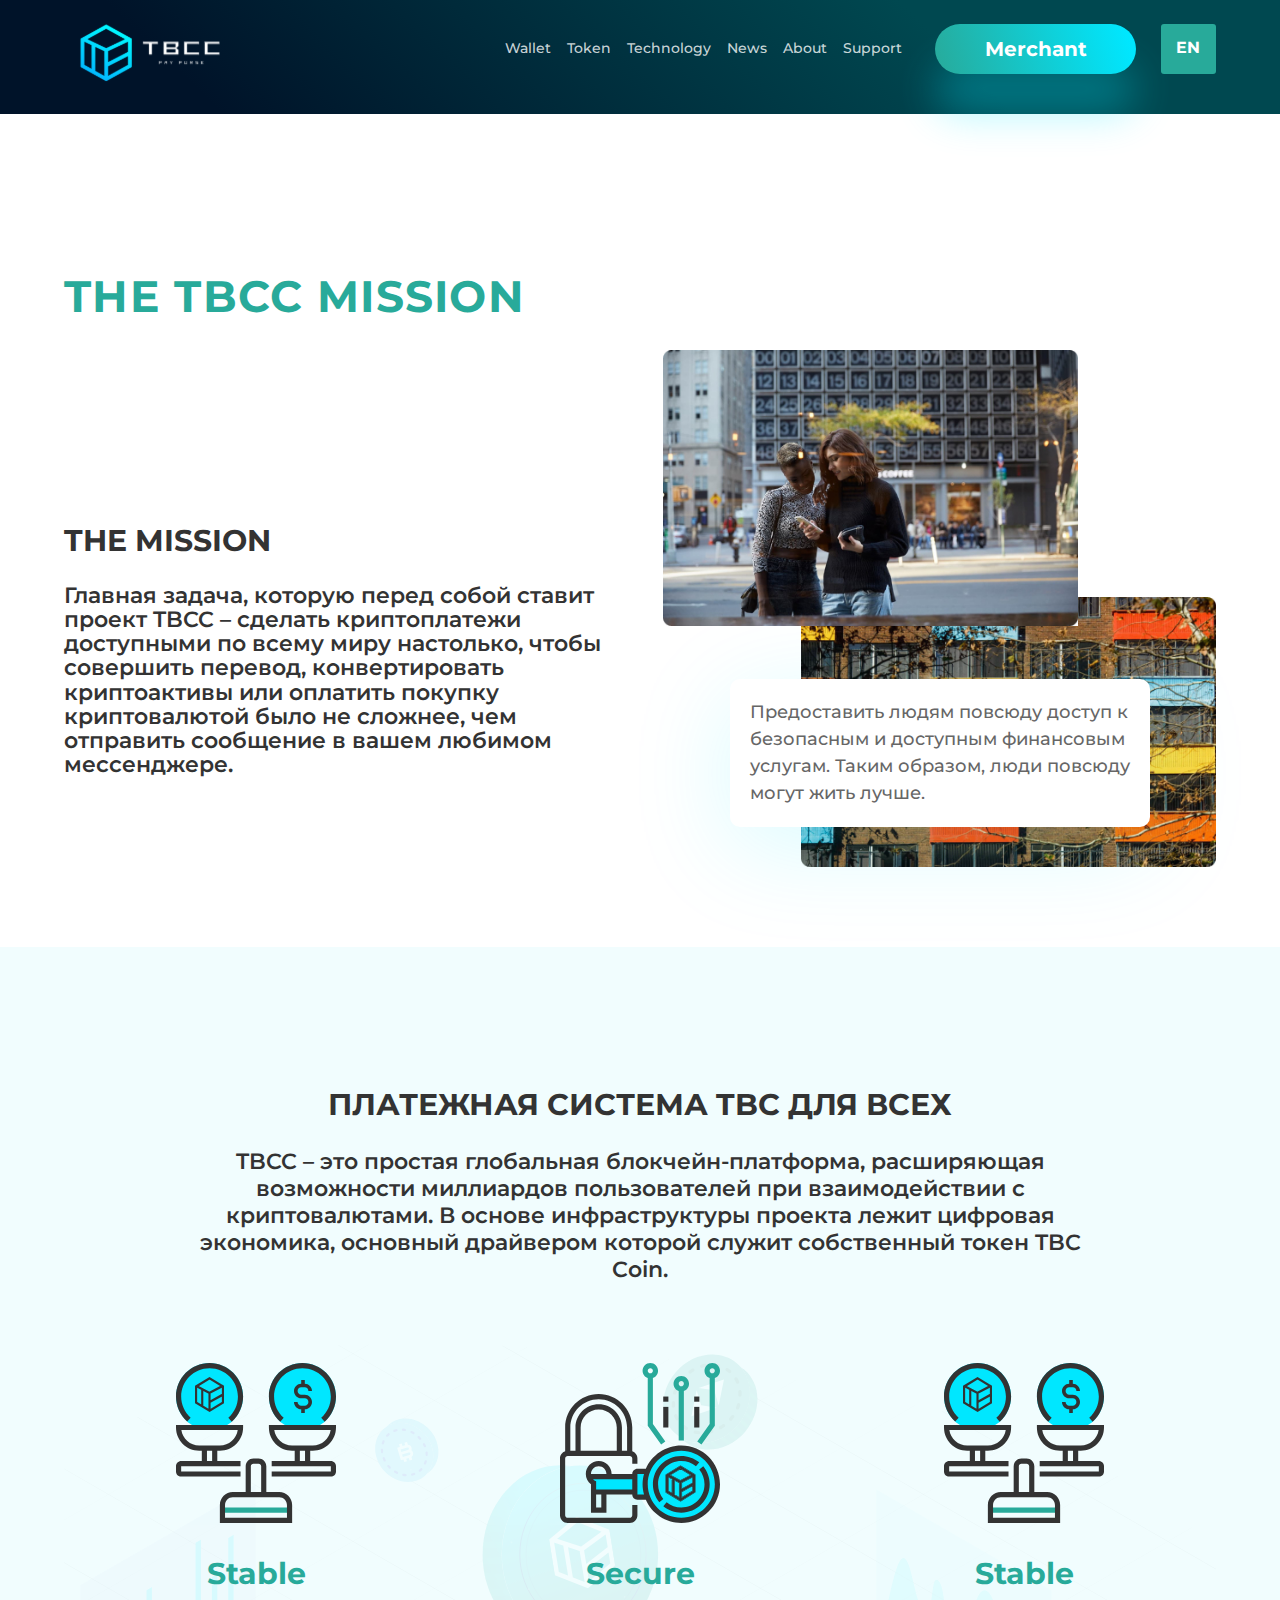
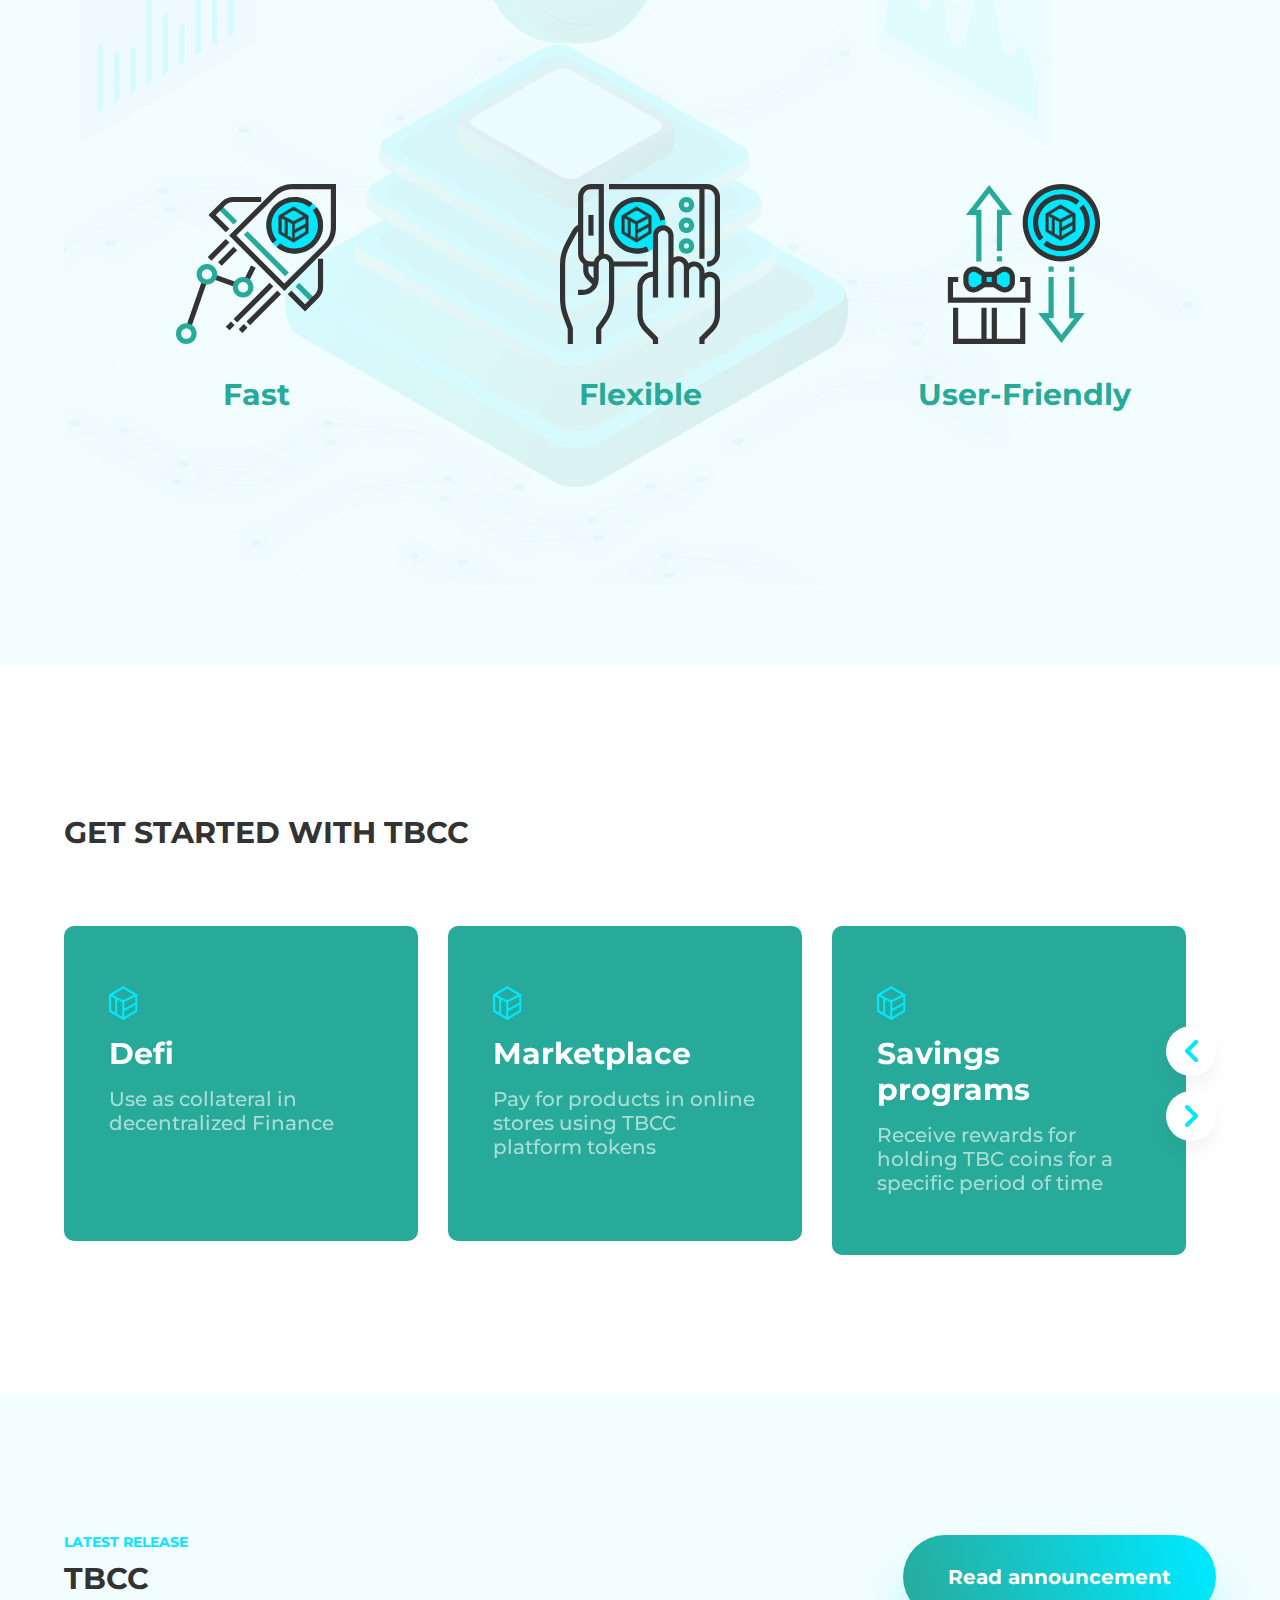
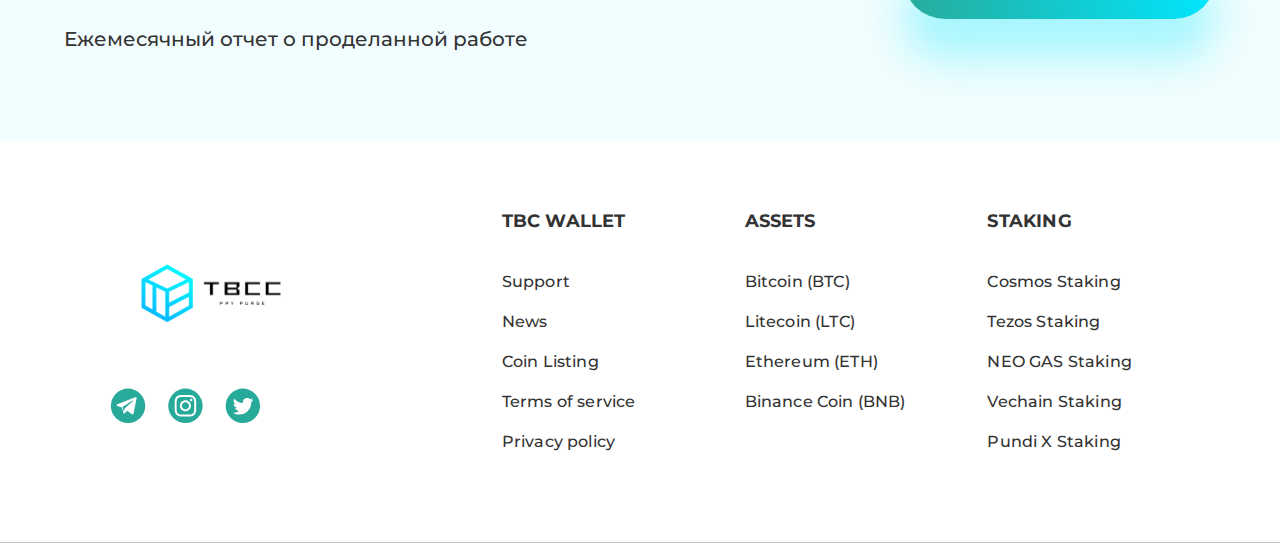
==== commit 56cf1f81: "st" ====
--- a/coin.html
+++ b/coin.html
@@ -32,7 +32,7 @@
                     <ul class="navbar-nav">
                         <li class="nav-item">
                             <a class="nav-link" href="#">
-                                Product
+                                Wallet
                             </a>
                         </li>
                         <li class="nav-item">
@@ -62,14 +62,14 @@
                         </li>
                     </ul>
                     <div class="button-menu-box">
-                        <a href="#" class="btn-primary mini">Merchant</a>
+                        <a href="https://docs.google.com/forms/d/e/1FAIpQLSck5hNFGX-iEBGzmj7PEc581fiKP5033GSXuIgj3AItKtLemg/viewform" class="btn-primary mini">Merchant</a>
                         <select name="lang" class="lang-select">
                             <option value="EN">EN</option>
                             <option value="RU">RU</option>
                         </select>
                     </div>
                 </div>
-                <a href="#" class="btn-primary mini">Merchant</a>
+                <a href="https://docs.google.com/forms/d/e/1FAIpQLSck5hNFGX-iEBGzmj7PEc581fiKP5033GSXuIgj3AItKtLemg/viewform" class="btn-primary mini">Merchant</a>
                 <select name="lang" class="lang-select">
                     <option value="EN">EN</option>
                     <option value="RU">RU</option>
@@ -81,14 +81,13 @@
     <div class="container-fluid bg-top">
         <div class="coin-two-block">
             <div class="column">
-                <h2 class="tablet-none">Криптовалюта TBC</h2>
-                <h3>The Libra mission</h3>
+                <h2 class="tablet-none">THE TBCC MISSION</h2>
+                <h3>The mission</h3>
                 <p>
-                    Простая глобальная платежная система и финансовая инфраструктура, которая расширяет возможности миллиардов людей.
-                </p>
+                    Главная задача, которую перед собой ставит проект TBCC – сделать криптоплатежи доступными по всему миру настолько, чтобы совершить перевод, конвертировать криптоактивы или оплатить покупку криптовалютой было не сложнее, чем отправить сообщение в вашем любимом мессенджере.                </p>
             </div>
             <div class="column">
-                <h2 class="desktop-none">Криптовалюта TBC</h2>
+                <h2 class="desktop-none">THE TBCC MISSION</h2>
                 <div class="img coin-img">
                     <img src="img/coin1.jpg" alt="" class="coin-img1">
                     <img src="img/coin2.jpg" alt="" class="coin-img2">
@@ -103,7 +102,7 @@
     <div class="container-fluid color-bg">
         <div class="all-icon-block">
             <h3>Платежная система TBC для всех</h3>
-            <p>Перемещение денег по всему миру должно быть таким же простым и дешевым, как отправка сообщения. Неважно, где вы живете, что вы делаете или сколько вы зарабатываете.</p>
+            <p>TBCC – это простая глобальная блокчейн-платформа, расширяющая возможности миллиардов пользователей при взаимодействии с криптовалютами. В основе инфраструктуры проекта лежит цифровая экономика, основный драйвером которой служит собственный токен TBC Coin.</p>
             <div class="all-icon-box">
                 <div class="all-icon-box__item">
                     <img src="img/all1.svg" alt="">
@@ -134,44 +133,43 @@
     </div>
 
     <div class="container-fluid get-block">
-        <h3>Get Started with EOSIO</h3>
+        <h3>Get Started with TBCC</h3>
         <div class="get-wrap">
             <div class="get-carousel">
                 <div class="get-carousel-item">
                     <img src="img/mini-logo.svg" alt="">
                     <div class="get-name">
-                        TBCC for Your Business
-                    </div>
-                    <div class="get-text">
-                        Lorem ipsum dolor sit amet, consectetur adipiscing elit. Mattis risus viverra suscipit tempor urna.
-                    </div>
-                </div>
-                <div class="get-carousel-item">
-                    <img src="img/mini-logo.svg" alt="">
-                    <div class="get-name">
-                        TBCC for Your Business
-                    </div>
-                    <div class="get-text">
-                        Lorem ipsum dolor sit amet, consectetur adipiscing elit. Mattis risus viverra suscipit tempor urna.
-                    </div>
-                </div>
-                <div class="get-carousel-item">
-                    <img src="img/mini-logo.svg" alt="">
-                    <div class="get-name">
-                        TBCC for Your Business
-                    </div>
-                    <div class="get-text">
-                        Lorem ipsum dolor sit amet, consectetur adipiscing elit. Mattis risus viverra suscipit tempor urna.
-                    </div>
-                </div>
-                <div class="get-carousel-item">
-                    <img src="img/mini-logo.svg" alt="">
-                    <div class="get-name">
-                        TBCC for Your Business
-                    </div>
-                    <div class="get-text">
-                        Lorem ipsum dolor sit amet, consectetur adipiscing elit. Mattis risus viverra suscipit tempor urna.
-                    </div>
+                        Defi
+                    </div>
+                    <div class="get-text">
+                        Use as collateral in decentralized Finance
+                    </div>
+                </div>
+                <div class="get-carousel-item">
+                    <img src="img/mini-logo.svg" alt="">
+                    <div class="get-name">
+                        Marketplace
+                    </div>
+                    <div class="get-text">
+                        Pay for products in online stores using TBCC platform tokens
+                    </div>
+                </div>
+                <div class="get-carousel-item">
+                    <img src="img/mini-logo.svg" alt="">
+                    <div class="get-name">
+                        Savings programs
+                    </div>
+                    <div class="get-text">
+                        Receive rewards for holding TBC coins for a specific period of time
+                    </div>
+                </div>
+                <div class="get-carousel-item">
+                    <img src="img/mini-logo.svg" alt="">
+                    <div class="get-name">
+                        Dex
+                    </div>
+                    <div class="get-text">
+                        A decentralized platform is more appropriate both in terms of security and in terms of economy.                    </div>
                 </div>
             </div>
             <div class="get-nav-box carousel-nav-box">
@@ -189,9 +187,9 @@
         <div class="eosio-two-block">
             <div class="column">
                 <h5>Latest Release</h5>
-                <h3>EOSIO 2</h3>
+                <h3>TBCC</h3>
                 <p>
-                    Lorem ipsum dolor sit amet, consectetur adipiscing elit. Egestas proin vestibulum morbi interdum volutpat risus. Integer auctor non.
+                    Ежемесячный отчет о проделанной работе
                 </p>
             </div>
             <a href="#" class="btn-primary">Read announcement</a>
@@ -205,37 +203,37 @@
                     <img src="img/logo-footer.svg" alt="">
                 </a>
                 <div class="soc-box">
-                    <a href="#">
-                        <svg width="35" height="35" viewBox="0 0 35 35" fill="none" xmlns="http://www.w3.org/2000/svg">
-                            <rect y="0.589111" width="34.411" height="34.411" rx="17.2055" fill="#28AA9A"/>
-                            <path fill-rule="evenodd" clip-rule="evenodd" d="M22.5266 34.1604C20.8508 34.7054 19.0623 35.0001 17.2055 35.0001C15.3473 35.0001 13.5577 34.705 11.8809 34.1593C12.6555 34.2521 12.9417 33.7478 12.9417 33.3124C12.9417 33.1228 12.9385 32.7885 12.9342 32.3412C12.9291 31.8237 12.9227 31.155 12.9181 30.3844C8.13171 31.4249 7.12197 28.0762 7.12197 28.0762C6.34019 26.0876 5.21216 25.5582 5.21216 25.5582C3.64968 24.4895 5.33044 24.5112 5.33044 24.5112C7.05637 24.6329 7.96503 26.2857 7.96503 26.2857C9.50062 28.9168 11.9922 28.1571 12.9729 27.7158C13.1288 26.6032 13.574 25.8443 14.0655 25.414C10.2448 24.9794 6.22836 23.5029 6.22836 16.9054C6.22836 15.0254 6.89829 13.4889 7.99945 12.2847C7.82201 11.849 7.23165 10.0992 8.1672 7.72859C8.1672 7.72859 9.61246 7.26583 12.8987 9.49338C14.2719 9.11127 15.743 8.92102 17.2065 8.91325C18.6679 8.92075 20.1401 9.11127 21.5143 9.49338C24.7984 7.26583 26.2405 7.72859 26.2405 7.72859C27.1793 10.0992 26.5889 11.849 26.4115 12.2847C27.5148 13.4889 28.1804 15.0254 28.1804 16.9054C28.1804 23.519 24.1575 24.9751 20.325 25.4011C20.9423 25.9328 21.4928 26.9829 21.4928 28.5896C21.4928 30.1287 21.4832 31.4686 21.4769 32.3565C21.4737 32.7964 21.4713 33.1254 21.4713 33.3127C21.4713 33.7501 21.7506 34.2554 22.5266 34.1604Z" fill="white"/>
-                        </svg>
-                    </a>
-                    <a href="#">
-                        <svg width="35" height="35" viewBox="0 0 35 35" fill="none" xmlns="http://www.w3.org/2000/svg">
-                            <rect x="0.41095" y="0.589111" width="34" height="34.411" rx="17" fill="#28AA9A"/>
-                            <path d="M18.546 29.2647V18.8004H22.0166L22.5362 14.7223H18.546V12.1185C18.546 10.9378 18.87 10.1331 20.5431 10.1331L22.6768 10.1321V6.48474C22.3076 6.43522 21.0411 6.32422 19.5676 6.32422C16.4912 6.32422 14.3851 8.22464 14.3851 11.7149V14.7224H10.9056V18.8005H14.385V29.2649L18.546 29.2647Z" fill="white"/>
-                        </svg>
-                    </a>
-                    <a href="#">
-                        <svg width="35" height="35" viewBox="0 0 35 35" fill="none" xmlns="http://www.w3.org/2000/svg">
-                            <rect x="0.41095" y="0.589111" width="34.411" height="34.411" rx="17.2055" fill="#28AA9A"/>
-                            <path fill-rule="evenodd" clip-rule="evenodd" d="M28.6393 16.4447C28.9174 16.8415 29.0748 17.3104 29.0925 17.7947C29.0999 18.2687 28.9729 18.7352 28.7263 19.1401C28.4796 19.5451 28.1235 19.872 27.6989 20.083C27.7183 20.335 27.7183 20.5881 27.6989 20.84C27.6989 24.6941 23.2083 27.8255 17.6681 27.8255C12.1279 27.8255 7.63729 24.6941 7.63729 20.84C7.61792 20.5881 7.61792 20.335 7.63729 20.083C7.30636 19.9309 7.01245 19.7088 6.77592 19.4318C6.53939 19.1549 6.36591 18.8299 6.26748 18.4792C6.16906 18.1286 6.14806 17.7608 6.20593 17.4012C6.2638 17.0416 6.39916 16.699 6.60263 16.3969C6.8061 16.0949 7.07281 15.8407 7.38429 15.652C7.69576 15.4632 8.04455 15.3445 8.40647 15.304C8.7684 15.2634 9.13481 15.3021 9.48031 15.4173C9.82581 15.5324 10.1421 15.7213 10.4074 15.9709C12.3899 14.6263 14.7223 13.8907 17.1175 13.8546L18.3907 7.8843C18.405 7.81519 18.4329 7.7496 18.4727 7.69133C18.5126 7.63307 18.5636 7.58329 18.6228 7.54488C18.682 7.50647 18.7482 7.48019 18.8177 7.46758C18.8871 7.45496 18.9584 7.45625 19.0273 7.47137L23.2427 8.31444C23.4485 7.96076 23.7737 7.69204 24.1598 7.5565C24.546 7.42097 24.9678 7.4275 25.3495 7.57493C25.7313 7.72235 26.048 8.00102 26.2428 8.36091C26.4376 8.72079 26.4977 9.13833 26.4124 9.53857C26.3271 9.93881 26.102 10.2955 25.7774 10.5447C25.4528 10.7939 25.05 10.9192 24.6413 10.8982C24.2326 10.8772 23.8448 10.7112 23.5474 10.43C23.2501 10.1488 23.0628 9.77086 23.019 9.36398L19.337 8.58973L18.2187 13.9578C20.5848 14.0086 22.8855 14.7436 24.8428 16.0741C25.1924 15.7385 25.6317 15.5113 26.1076 15.4197C26.5835 15.3281 27.0757 15.3762 27.5249 15.558C27.9741 15.7399 28.3611 16.0478 28.6393 16.4447ZM21.5818 21.2334C22.5314 21.2334 23.3012 20.4636 23.3012 19.5139C23.3012 18.5643 22.5314 17.7945 21.5818 17.7945C20.6322 17.7945 19.8624 18.5643 19.8624 19.5139C19.8624 20.4636 20.6322 21.2334 21.5818 21.2334ZM15.3314 19.5139C15.3314 20.4636 14.5616 21.2334 13.6119 21.2334C12.6623 21.2334 11.8925 20.4636 11.8925 19.5139C11.8925 18.5643 12.6623 17.7945 13.6119 17.7945C14.5616 17.7945 15.3314 18.5643 15.3314 19.5139ZM17.6165 24.6562L17.6293 24.6563L17.6334 24.6562V24.6563C18.8598 24.6637 19.7666 24.389 20.3601 24.1198C20.659 23.9842 20.8797 23.8495 21.0222 23.7518C21.0935 23.7029 21.1452 23.6633 21.1772 23.6376C21.1933 23.6248 21.2044 23.6154 21.2106 23.61L21.2156 23.6056C21.4052 23.4326 21.6991 23.4454 21.8729 23.6345C22.047 23.824 22.0346 24.1188 21.8451 24.2929L21.8443 24.2936L21.8435 24.2944L21.8414 24.2963L21.8357 24.3014L21.8185 24.3164C21.8044 24.3286 21.785 24.3448 21.7604 24.3646C21.7112 24.4041 21.6408 24.4576 21.5493 24.5204C21.3663 24.6459 21.0983 24.8084 20.7449 24.9686C20.0407 25.2879 19.002 25.5962 17.6298 25.5882C16.2529 25.5978 15.2108 25.2888 14.505 24.9687C14.1516 24.8084 13.8836 24.6459 13.7006 24.5204C13.6091 24.4577 13.5387 24.4041 13.4895 24.3646C13.4649 24.3449 13.4455 24.3286 13.4314 24.3165L13.4142 24.3014L13.4085 24.2963L13.4064 24.2944L13.4056 24.2937L13.4048 24.293C13.2153 24.1188 13.2029 23.8241 13.377 23.6346C13.5507 23.4456 13.8442 23.4327 14.0338 23.6052L14.0343 23.6057L14.0393 23.6101C14.0455 23.6154 14.0567 23.6248 14.0727 23.6377C14.1048 23.6634 14.1564 23.703 14.2277 23.7518C14.3702 23.8496 14.5909 23.9843 14.8899 24.1199C15.4833 24.389 16.3901 24.6638 17.6165 24.6563V24.6562Z" fill="white"/>
-                        </svg>
-                    </a>
-                    <a href="#">
+                    <!--                    <a href="#">-->
+                    <!--                        <svg width="35" height="35" viewBox="0 0 35 35" fill="none" xmlns="http://www.w3.org/2000/svg">-->
+                    <!--                            <rect y="0.589111" width="34.411" height="34.411" rx="17.2055" fill="#28AA9A"/>-->
+                    <!--                            <path fill-rule="evenodd" clip-rule="evenodd" d="M22.5266 34.1604C20.8508 34.7054 19.0623 35.0001 17.2055 35.0001C15.3473 35.0001 13.5577 34.705 11.8809 34.1593C12.6555 34.2521 12.9417 33.7478 12.9417 33.3124C12.9417 33.1228 12.9385 32.7885 12.9342 32.3412C12.9291 31.8237 12.9227 31.155 12.9181 30.3844C8.13171 31.4249 7.12197 28.0762 7.12197 28.0762C6.34019 26.0876 5.21216 25.5582 5.21216 25.5582C3.64968 24.4895 5.33044 24.5112 5.33044 24.5112C7.05637 24.6329 7.96503 26.2857 7.96503 26.2857C9.50062 28.9168 11.9922 28.1571 12.9729 27.7158C13.1288 26.6032 13.574 25.8443 14.0655 25.414C10.2448 24.9794 6.22836 23.5029 6.22836 16.9054C6.22836 15.0254 6.89829 13.4889 7.99945 12.2847C7.82201 11.849 7.23165 10.0992 8.1672 7.72859C8.1672 7.72859 9.61246 7.26583 12.8987 9.49338C14.2719 9.11127 15.743 8.92102 17.2065 8.91325C18.6679 8.92075 20.1401 9.11127 21.5143 9.49338C24.7984 7.26583 26.2405 7.72859 26.2405 7.72859C27.1793 10.0992 26.5889 11.849 26.4115 12.2847C27.5148 13.4889 28.1804 15.0254 28.1804 16.9054C28.1804 23.519 24.1575 24.9751 20.325 25.4011C20.9423 25.9328 21.4928 26.9829 21.4928 28.5896C21.4928 30.1287 21.4832 31.4686 21.4769 32.3565C21.4737 32.7964 21.4713 33.1254 21.4713 33.3127C21.4713 33.7501 21.7506 34.2554 22.5266 34.1604Z" fill="white"/>-->
+                    <!--                        </svg>-->
+                    <!--                    </a>-->
+                    <!--                    <a href="#">-->
+                    <!--                        <svg width="35" height="35" viewBox="0 0 35 35" fill="none" xmlns="http://www.w3.org/2000/svg">-->
+                    <!--                            <rect x="0.41095" y="0.589111" width="34" height="34.411" rx="17" fill="#28AA9A"/>-->
+                    <!--                            <path d="M18.546 29.2647V18.8004H22.0166L22.5362 14.7223H18.546V12.1185C18.546 10.9378 18.87 10.1331 20.5431 10.1331L22.6768 10.1321V6.48474C22.3076 6.43522 21.0411 6.32422 19.5676 6.32422C16.4912 6.32422 14.3851 8.22464 14.3851 11.7149V14.7224H10.9056V18.8005H14.385V29.2649L18.546 29.2647Z" fill="white"/>-->
+                    <!--                        </svg>-->
+                    <!--                    </a>-->
+                    <!--                    <a href="#">-->
+                    <!--                        <svg width="35" height="35" viewBox="0 0 35 35" fill="none" xmlns="http://www.w3.org/2000/svg">-->
+                    <!--                            <rect x="0.41095" y="0.589111" width="34.411" height="34.411" rx="17.2055" fill="#28AA9A"/>-->
+                    <!--                            <path fill-rule="evenodd" clip-rule="evenodd" d="M28.6393 16.4447C28.9174 16.8415 29.0748 17.3104 29.0925 17.7947C29.0999 18.2687 28.9729 18.7352 28.7263 19.1401C28.4796 19.5451 28.1235 19.872 27.6989 20.083C27.7183 20.335 27.7183 20.5881 27.6989 20.84C27.6989 24.6941 23.2083 27.8255 17.6681 27.8255C12.1279 27.8255 7.63729 24.6941 7.63729 20.84C7.61792 20.5881 7.61792 20.335 7.63729 20.083C7.30636 19.9309 7.01245 19.7088 6.77592 19.4318C6.53939 19.1549 6.36591 18.8299 6.26748 18.4792C6.16906 18.1286 6.14806 17.7608 6.20593 17.4012C6.2638 17.0416 6.39916 16.699 6.60263 16.3969C6.8061 16.0949 7.07281 15.8407 7.38429 15.652C7.69576 15.4632 8.04455 15.3445 8.40647 15.304C8.7684 15.2634 9.13481 15.3021 9.48031 15.4173C9.82581 15.5324 10.1421 15.7213 10.4074 15.9709C12.3899 14.6263 14.7223 13.8907 17.1175 13.8546L18.3907 7.8843C18.405 7.81519 18.4329 7.7496 18.4727 7.69133C18.5126 7.63307 18.5636 7.58329 18.6228 7.54488C18.682 7.50647 18.7482 7.48019 18.8177 7.46758C18.8871 7.45496 18.9584 7.45625 19.0273 7.47137L23.2427 8.31444C23.4485 7.96076 23.7737 7.69204 24.1598 7.5565C24.546 7.42097 24.9678 7.4275 25.3495 7.57493C25.7313 7.72235 26.048 8.00102 26.2428 8.36091C26.4376 8.72079 26.4977 9.13833 26.4124 9.53857C26.3271 9.93881 26.102 10.2955 25.7774 10.5447C25.4528 10.7939 25.05 10.9192 24.6413 10.8982C24.2326 10.8772 23.8448 10.7112 23.5474 10.43C23.2501 10.1488 23.0628 9.77086 23.019 9.36398L19.337 8.58973L18.2187 13.9578C20.5848 14.0086 22.8855 14.7436 24.8428 16.0741C25.1924 15.7385 25.6317 15.5113 26.1076 15.4197C26.5835 15.3281 27.0757 15.3762 27.5249 15.558C27.9741 15.7399 28.3611 16.0478 28.6393 16.4447ZM21.5818 21.2334C22.5314 21.2334 23.3012 20.4636 23.3012 19.5139C23.3012 18.5643 22.5314 17.7945 21.5818 17.7945C20.6322 17.7945 19.8624 18.5643 19.8624 19.5139C19.8624 20.4636 20.6322 21.2334 21.5818 21.2334ZM15.3314 19.5139C15.3314 20.4636 14.5616 21.2334 13.6119 21.2334C12.6623 21.2334 11.8925 20.4636 11.8925 19.5139C11.8925 18.5643 12.6623 17.7945 13.6119 17.7945C14.5616 17.7945 15.3314 18.5643 15.3314 19.5139ZM17.6165 24.6562L17.6293 24.6563L17.6334 24.6562V24.6563C18.8598 24.6637 19.7666 24.389 20.3601 24.1198C20.659 23.9842 20.8797 23.8495 21.0222 23.7518C21.0935 23.7029 21.1452 23.6633 21.1772 23.6376C21.1933 23.6248 21.2044 23.6154 21.2106 23.61L21.2156 23.6056C21.4052 23.4326 21.6991 23.4454 21.8729 23.6345C22.047 23.824 22.0346 24.1188 21.8451 24.2929L21.8443 24.2936L21.8435 24.2944L21.8414 24.2963L21.8357 24.3014L21.8185 24.3164C21.8044 24.3286 21.785 24.3448 21.7604 24.3646C21.7112 24.4041 21.6408 24.4576 21.5493 24.5204C21.3663 24.6459 21.0983 24.8084 20.7449 24.9686C20.0407 25.2879 19.002 25.5962 17.6298 25.5882C16.2529 25.5978 15.2108 25.2888 14.505 24.9687C14.1516 24.8084 13.8836 24.6459 13.7006 24.5204C13.6091 24.4577 13.5387 24.4041 13.4895 24.3646C13.4649 24.3449 13.4455 24.3286 13.4314 24.3165L13.4142 24.3014L13.4085 24.2963L13.4064 24.2944L13.4056 24.2937L13.4048 24.293C13.2153 24.1188 13.2029 23.8241 13.377 23.6346C13.5507 23.4456 13.8442 23.4327 14.0338 23.6052L14.0343 23.6057L14.0393 23.6101C14.0455 23.6154 14.0567 23.6248 14.0727 23.6377C14.1048 23.6634 14.1564 23.703 14.2277 23.7518C14.3702 23.8496 14.5909 23.9843 14.8899 24.1199C15.4833 24.389 16.3901 24.6638 17.6165 24.6563V24.6562Z" fill="white"/>-->
+                    <!--                        </svg>-->
+                    <!--                    </a>-->
+                    <a href="https://t.me/tbsswallet">
                         <svg width="36" height="35" viewBox="0 0 36 35" fill="none" xmlns="http://www.w3.org/2000/svg">
                             <rect x="0.82196" y="0.589111" width="34.411" height="34.411" rx="17.2055" fill="#28AA9A"/>
                             <path fill-rule="evenodd" clip-rule="evenodd" d="M21.8524 26.3144C23.055 26.8406 23.506 25.7382 23.506 25.7382L26.6879 9.75366C26.6628 8.67633 25.2097 9.32774 25.2097 9.32774L7.39618 16.3178C7.39618 16.3178 6.54434 16.6185 6.6195 17.1446C6.69467 17.6708 7.37113 17.9213 7.37113 17.9213L11.8558 19.4246C11.8558 19.4246 13.2087 23.8591 13.4843 24.711C13.7349 25.5378 13.9604 25.5628 13.9604 25.5628C14.2109 25.663 14.4364 25.4877 14.4364 25.4877L17.3427 22.857L21.8524 26.3144ZM22.6291 12.5847C22.6291 12.5847 23.2555 12.2088 23.2304 12.5847C23.2304 12.5847 23.3306 12.6348 23.0049 12.9855C22.7043 13.2862 15.6139 19.6499 14.6619 20.5018C14.5867 20.5519 14.5366 20.627 14.5366 20.7273L14.261 23.0823C14.2109 23.3329 13.8852 23.3579 13.8101 23.1325L12.6325 19.2741C12.5824 19.1238 12.6325 18.9484 12.7828 18.8482L22.6291 12.5847Z" fill="white"/>
                         </svg>
                     </a>
-                    <a href="#">
+                    <a href="https://www.instagram.com/TBCC_Wallet/">
                         <svg width="35" height="35" viewBox="0 0 35 35" fill="none" xmlns="http://www.w3.org/2000/svg">
                             <rect x="0.23288" y="0.589111" width="34.411" height="34.411" rx="17.2055" fill="#28AA9A"/>
                             <path d="M13.8549 17.7947C13.8549 15.8151 15.4592 14.2099 17.4388 14.2099C19.4184 14.2099 21.0235 15.8151 21.0235 17.7947C21.0235 19.7743 19.4184 21.3794 17.4388 21.3794C15.4592 21.3794 13.8549 19.7743 13.8549 17.7947ZM11.917 17.7947C11.917 20.8444 14.3891 23.3164 17.4388 23.3164C20.4885 23.3164 22.9605 20.8444 22.9605 17.7947C22.9605 14.745 20.4885 12.2729 17.4388 12.2729C14.3891 12.2729 11.917 14.745 11.917 17.7947ZM21.8887 12.054C21.8886 12.3092 21.9642 12.5587 22.1059 12.771C22.2476 12.9833 22.4491 13.1487 22.6848 13.2465C22.9206 13.3443 23.18 13.3699 23.4304 13.3202C23.6807 13.2705 23.9107 13.1477 24.0912 12.9673C24.2718 12.7869 24.3948 12.5571 24.4447 12.3068C24.4945 12.0565 24.4691 11.797 24.3715 11.5612C24.2739 11.3253 24.1086 11.1237 23.8965 10.9819C23.6843 10.84 23.4349 10.7642 23.1797 10.7641H23.1791C22.837 10.7643 22.509 10.9002 22.267 11.142C22.0251 11.3839 21.889 11.7119 21.8887 12.054ZM13.0944 26.5477C12.046 26.5 11.4761 26.3253 11.0975 26.1778C10.5954 25.9823 10.2372 25.7495 9.86055 25.3734C9.48392 24.9973 9.25079 24.6395 9.05619 24.1374C8.90857 23.7589 8.73393 23.1889 8.68627 22.1404C8.63414 21.0069 8.62373 20.6665 8.62373 17.7948C8.62373 14.9231 8.635 14.5835 8.68627 13.4491C8.73402 12.4007 8.90995 11.8318 9.05619 11.4521C9.25165 10.9501 9.48444 10.5919 9.86055 10.2152C10.2367 9.83861 10.5945 9.60548 11.0975 9.41088C11.476 9.26326 12.046 9.08863 13.0944 9.04097C14.2279 8.98883 14.5684 8.97842 17.4388 8.97842C20.3092 8.97842 20.65 8.98969 21.7845 9.04097C22.8329 9.08871 23.4018 9.26464 23.7814 9.41088C24.2835 9.60548 24.6417 9.83913 25.0183 10.2152C25.3949 10.5914 25.6272 10.9501 25.8227 11.4521C25.9703 11.8307 26.1449 12.4007 26.1926 13.4491C26.2447 14.5835 26.2551 14.9231 26.2551 17.7948C26.2551 20.6665 26.2447 21.006 26.1926 22.1404C26.1448 23.1889 25.9694 23.7587 25.8227 24.1374C25.6272 24.6395 25.3944 24.9977 25.0183 25.3734C24.6422 25.7492 24.2835 25.9823 23.7814 26.1778C23.4029 26.3254 22.8329 26.5001 21.7845 26.5477C20.651 26.5998 20.3105 26.6103 17.4388 26.6103C14.5671 26.6103 14.2276 26.5998 13.0944 26.5477ZM13.0054 7.10638C11.8606 7.15852 11.0784 7.34003 10.3952 7.60586C9.68772 7.88037 9.0888 8.24865 8.4903 8.8462C7.89181 9.44375 7.52447 10.0436 7.24996 10.7511C6.98414 11.4347 6.80262 12.2165 6.75049 13.3613C6.69749 14.5078 6.68536 14.8744 6.68536 17.7947C6.68536 20.715 6.69749 21.0815 6.75049 22.2281C6.80262 23.373 6.98414 24.1547 7.24996 24.8383C7.52447 25.5453 7.8919 26.1459 8.4903 26.7432C9.08871 27.3405 9.68772 27.7082 10.3952 27.9835C11.0796 28.2493 11.8606 28.4309 13.0054 28.483C14.1525 28.5351 14.5185 28.5481 17.4388 28.5481C20.3591 28.5481 20.7256 28.536 21.8722 28.483C23.0171 28.4309 23.7988 28.2493 24.4824 27.9835C25.1894 27.7082 25.7888 27.3407 26.3873 26.7432C26.9858 26.1456 27.3523 25.5453 27.6276 24.8383C27.8934 24.1547 28.0758 23.3729 28.1271 22.2281C28.1792 21.0807 28.1914 20.715 28.1914 17.7947C28.1914 14.8744 28.1792 14.5078 28.1271 13.3613C28.075 12.2164 27.8934 11.4342 27.6276 10.7511C27.3523 10.044 26.9848 9.44469 26.3873 8.8462C25.7897 8.24771 25.1894 7.88037 24.4832 7.60586C23.7988 7.34003 23.017 7.15765 21.8731 7.10638C20.7265 7.05425 20.3599 7.04126 17.4396 7.04126C14.5194 7.04126 14.1525 7.05339 13.0054 7.10638Z" fill="white"/>
                         </svg>
                     </a>
-                    <a href="#">
+                    <a href="https://twitter.com/TbccW">
                         <svg width="36" height="35" viewBox="0 0 36 35" fill="none" xmlns="http://www.w3.org/2000/svg">
                             <rect x="0.64386" y="0.589111" width="34.411" height="34.411" rx="17.2055" fill="#28AA9A"/>
                             <path d="M26.2818 14.0756C26.2818 14.2638 26.2818 14.452 26.2818 14.6133C26.2818 20.1782 22.0342 26.6034 14.2917 26.6034C11.8991 26.6034 9.69465 25.9044 7.81281 24.7215C8.13541 24.7484 8.48489 24.7753 8.8075 24.7753C10.77 24.7753 12.5981 24.1032 14.0498 22.9741C12.1948 22.9472 10.6356 21.7106 10.1248 20.0438C10.3936 20.0976 10.6356 20.1244 10.9313 20.1244C11.3077 20.1244 11.684 20.0707 12.0335 19.9631C10.0979 19.5868 8.6462 17.8931 8.6462 15.85C8.6462 15.8231 8.6462 15.8231 8.6462 15.7962C9.21075 16.1188 9.85596 16.307 10.5549 16.3339C9.42582 15.5811 8.67308 14.2907 8.67308 12.8121C8.67308 12.0325 8.88815 11.3066 9.23763 10.6883C11.3077 13.2423 14.4262 14.909 17.921 15.0972C17.8404 14.8015 17.8135 14.452 17.8135 14.1294C17.8135 11.7905 19.6953 9.90869 22.0342 9.90869C23.244 9.90869 24.3462 10.4195 25.0989 11.226C26.0667 11.0378 26.9539 10.6883 27.7873 10.2044C27.4647 11.1991 26.7926 12.0056 25.9323 12.5433C26.7926 12.4357 27.5991 12.2207 28.3518 11.8712C27.8142 12.7315 27.1152 13.4842 26.2818 14.0756Z" fill="white"/>
@@ -245,7 +243,7 @@
             </div>
             <div class="footer-nav">
                 <div class="footer-nav-item">
-                    <p class="footer-nav-caption">TBCC  WALLET</p>
+                    <p class="footer-nav-caption">TBC  WALLET</p>
                     <a href="#">Support</a>
                     <a href="#">News</a>
                     <a href="#">Coin Listing</a>
@@ -270,19 +268,6 @@
             </div>
         </div>
         <div class="footer-divider"></div>
-        <div class="footer-content">
-            <div class="link-bottom-box">
-                <a href="#">Центр помощи</a>
-                <select name="lang" class="lang-select">
-                    <option value="Русский">Русский</option>
-                    <option value="English">English</option>
-                </select>
-                <a href="#">Copyright © 2018-2020 Tbbc Inc. All Rights Reserved. </a>
-                <a href="#">Условия использования</a>
-                <a href="#">Политика конфиденциальности</a>
-                <a href="#">Политика допустимого использования </a>
-            </div>
-        </div>
     </footer>
 
 
--- a/css/style.css
+++ b/css/style.css
@@ -126,7 +126,8 @@
   font-weight: 500;
   font-size: 18px;
   line-height: 1.5;
-  color: #666666; }
+  color: #666666;
+  margin-bottom: 10px; }
 
 .m-navbar {
   max-width: 1680px;
@@ -308,10 +309,23 @@
   font-weight: bold;
   font-size: 20px;
   line-height: 24px;
-  color: #FFFFFF; }
+  color: #FFFFFF;
+  -webkit-transition: all 0.5s ease;
+  -o-transition: all 0.5s ease;
+  transition: all 0.5s ease; }
   .btn-primary.mini {
     width: 201px;
     height: 50px; }
+  .btn-primary:hover {
+    background: -o-linear-gradient(195.8deg, #00E7FF 4.9%, #28AA9A 100%);
+    background: linear-gradient(254.2deg, #00E7FF 4.9%, #28AA9A 100%);
+    -webkit-box-shadow: 0px 10px 40px rgba(0, 231, 255, 0.3);
+    box-shadow: 0px 10px 40px rgba(0, 231, 255, 0.3); }
+  .btn-primary:focus {
+    background: -o-linear-gradient(14.12deg, #00E7FF 7.75%, #28AA9A 93.24%);
+    background: linear-gradient(75.88deg, #00E7FF 7.75%, #28AA9A 93.24%);
+    -webkit-box-shadow: 0px 0px 40px rgba(0, 231, 255, 0.3);
+    box-shadow: 0px 0px 40px rgba(0, 231, 255, 0.3); }
 
 .advantages-block {
   height: auto;
@@ -1116,7 +1130,7 @@
         box-shadow: none; }
 
 .bg-top {
-  margin-top: 150px;
+  margin-top: 110px;
   padding: 160px 0; }
 
 .top-image {
@@ -1298,24 +1312,6 @@
     -webkit-box-shadow: 0px 10px 20px rgba(0, 0, 0, 0.05);
     box-shadow: 0px 10px 20px rgba(0, 0, 0, 0.05); }
 
-.team-nav-box {
-  -webkit-box-orient: horizontal;
-  -webkit-box-direction: normal;
-  -ms-flex-direction: row;
-  flex-direction: row;
-  position: absolute;
-  top: auto;
-  height: -webkit-max-content;
-  height: -moz-max-content;
-  height: max-content;
-  bottom: 0;
-  left: 50%;
-  -webkit-transform: translate(-50%, -50%);
-  -ms-transform: translate(-50%, -50%);
-  transform: translate(-50%, -50%); }
-  .team-nav-box .carousel-nav__button {
-    margin-bottom: 10px; }
-
 .news-caption {
   font-family: 'Montserrat', sans-serif;
   font-style: normal;
@@ -1355,7 +1351,7 @@
     width: 48%;
     max-width: 680px; }
   article .blockquote {
-    margin: 90px 0 40px 0;
+    margin: 65px 0 40px 0;
     background: rgba(0, 231, 255, 0.15);
     border-radius: 10px;
     width: 100%;
@@ -1374,6 +1370,17 @@
     margin-right: 10px; }
     article .blockquote:before {
       content: url("../img/quote-bef.svg"); }
+  article h4 {
+    font-size: 22px;
+    margin-top: 25px;
+    margin-bottom: 15px; }
+
+.news-name {
+  font-family: 'Montserrat', sans-serif;
+  font-weight: 500;
+  font-size: 18px;
+  margin-bottom: 15px;
+  line-height: 1.1; }
 
 .news-img-carousel {
   margin-bottom: 95px; }
@@ -1420,7 +1427,9 @@
     box-sizing: border-box;
     -webkit-transform: translateY(50%);
     -ms-transform: translateY(50%);
-    transform: translateY(50%); }
+    transform: translateY(50%);
+    -webkit-box-shadow: 0px 10px 20px rgba(0, 0, 0, 0.05);
+    box-shadow: 0px 10px 20px rgba(0, 0, 0, 0.05); }
     .news-img-carousel .slick-dots li {
       padding: 6px;
       display: -webkit-box;
@@ -1635,7 +1644,8 @@
       padding: 60px 45px;
       -webkit-box-sizing: border-box;
       box-sizing: border-box;
-      margin-right: 30px; }
+      margin-right: 30px;
+      min-height: 315px; }
     .get-block .get-wrap .get-nav-box {
       top: 50%;
       left: auto;
@@ -1692,6 +1702,154 @@
     font-size: 20px;
     line-height: 1.2;
     color: #333333; }
+
+.wallet-two-block {
+  -webkit-box-align: center;
+  -ms-flex-align: center;
+  align-items: center; }
+  .wallet-two-block .column img {
+    width: 100%;
+    max-width: 600px; }
+
+.wallet-bg-image {
+  background-image: url("../img/fon-wallet.jpg");
+  background-repeat: no-repeat;
+  background-position: center;
+  background-size: cover;
+  height: auto;
+  min-height: 90vh;
+  padding: 150px 0; }
+
+.stend {
+  width: 100%;
+  max-width: 565px;
+  background: #FFFFFF;
+  -webkit-box-shadow: 0px 10px 30px rgba(0, 107, 94, 0.5);
+  box-shadow: 0px 10px 30px rgba(0, 107, 94, 0.5);
+  border-radius: 10px;
+  padding: 60px 30px;
+  -webkit-box-sizing: border-box;
+  box-sizing: border-box;
+  position: relative; }
+  .stend .stend-logo {
+    width: 90px;
+    height: 95px;
+    background: #FFFFFF;
+    -webkit-box-shadow: 0 20px 100px rgba(0, 231, 255, 0.15);
+    box-shadow: 0 20px 100px rgba(0, 231, 255, 0.15);
+    border-radius: 10px;
+    display: -webkit-box;
+    display: -ms-flexbox;
+    display: flex;
+    -webkit-box-pack: center;
+    -ms-flex-pack: center;
+    justify-content: center;
+    -webkit-box-align: center;
+    -ms-flex-align: center;
+    align-items: center;
+    position: absolute;
+    top: 0;
+    left: 45px;
+    -webkit-transform: translateY(-50%);
+    -ms-transform: translateY(-50%);
+    transform: translateY(-50%); }
+    .stend .stend-logo img {
+      width: 30px; }
+
+ul.ul-article {
+  margin-top: 25px;
+  list-style: none; }
+  ul.ul-article li {
+    padding: 15px 25px;
+    position: relative;
+    font-family: 'Montserrat', sans-serif;
+    font-style: normal;
+    font-weight: 500;
+    font-size: 18px;
+    line-height: 1.5;
+    color: #666666; }
+  ul.ul-article li:before {
+    content: '';
+    position: absolute;
+    width: 10px;
+    height: 10px;
+    border-radius: 100%;
+    background-color: #00C6DB;
+    left: 0;
+    top: 24px; }
+
+.big-padding {
+  padding: 200px 0; }
+
+.stend-bg {
+  background-color: #F1FDFE;
+  -webkit-box-shadow: none;
+  box-shadow: none;
+  margin-top: 70px;
+  max-width: -webkit-max-content;
+  max-width: -moz-max-content;
+  max-width: max-content; }
+  .stend-bg .ul-article li {
+    font-family: 'Montserrat', sans-serif;
+    font-weight: 600;
+    font-size: 22px;
+    line-height: 27px;
+    display: -webkit-box;
+    display: -ms-flexbox;
+    display: flex;
+    -webkit-box-align: center;
+    -ms-flex-align: center;
+    align-items: center;
+    color: #333333;
+    padding-left: 35px; }
+    .stend-bg .ul-article li:before {
+      width: 16px;
+      height: 16px;
+      background-color: #00E7FF;
+      border-radius: 100%;
+      border: 4px solid #B3F8FF;
+      top: 20px; }
+
+.color-d-bg {
+  background: -o-linear-gradient(153.76deg, #A7F7FF 0%, #DFFCFF 98.84%), rgba(0, 231, 255, 0.3);
+  background: linear-gradient(296.24deg, #A7F7FF 0%, #DFFCFF 98.84%), rgba(0, 231, 255, 0.3); }
+
+.text-color {
+  color: #333333 !important; }
+
+.last-bg-block .column {
+  display: -webkit-box;
+  display: -ms-flexbox;
+  display: flex;
+  -webkit-box-orient: vertical;
+  -webkit-box-direction: normal;
+  -ms-flex-direction: column;
+  flex-direction: column;
+  -webkit-box-align: center;
+  -ms-flex-align: center;
+  align-items: center;
+  -webkit-box-pack: center;
+  -ms-flex-pack: center;
+  justify-content: center; }
+  .last-bg-block .column h2 {
+    font-family: 'Montserrat', sans-serif;
+    font-style: normal;
+    font-weight: bold;
+    font-size: 44px;
+    line-height: 1.2;
+    display: -webkit-box;
+    display: -ms-flexbox;
+    display: flex;
+    -webkit-box-align: center;
+    -ms-flex-align: center;
+    align-items: center;
+    text-transform: uppercase;
+    color: #FFFFFF;
+    margin-bottom: 25px; }
+  .last-bg-block .column ul li {
+    color: rgba(255, 255, 255, 0.8); }
+  .last-bg-block .column img {
+    max-width: 650px; }
 
 @media (max-width: 1366px) {
   .m-navbar .nav-item {
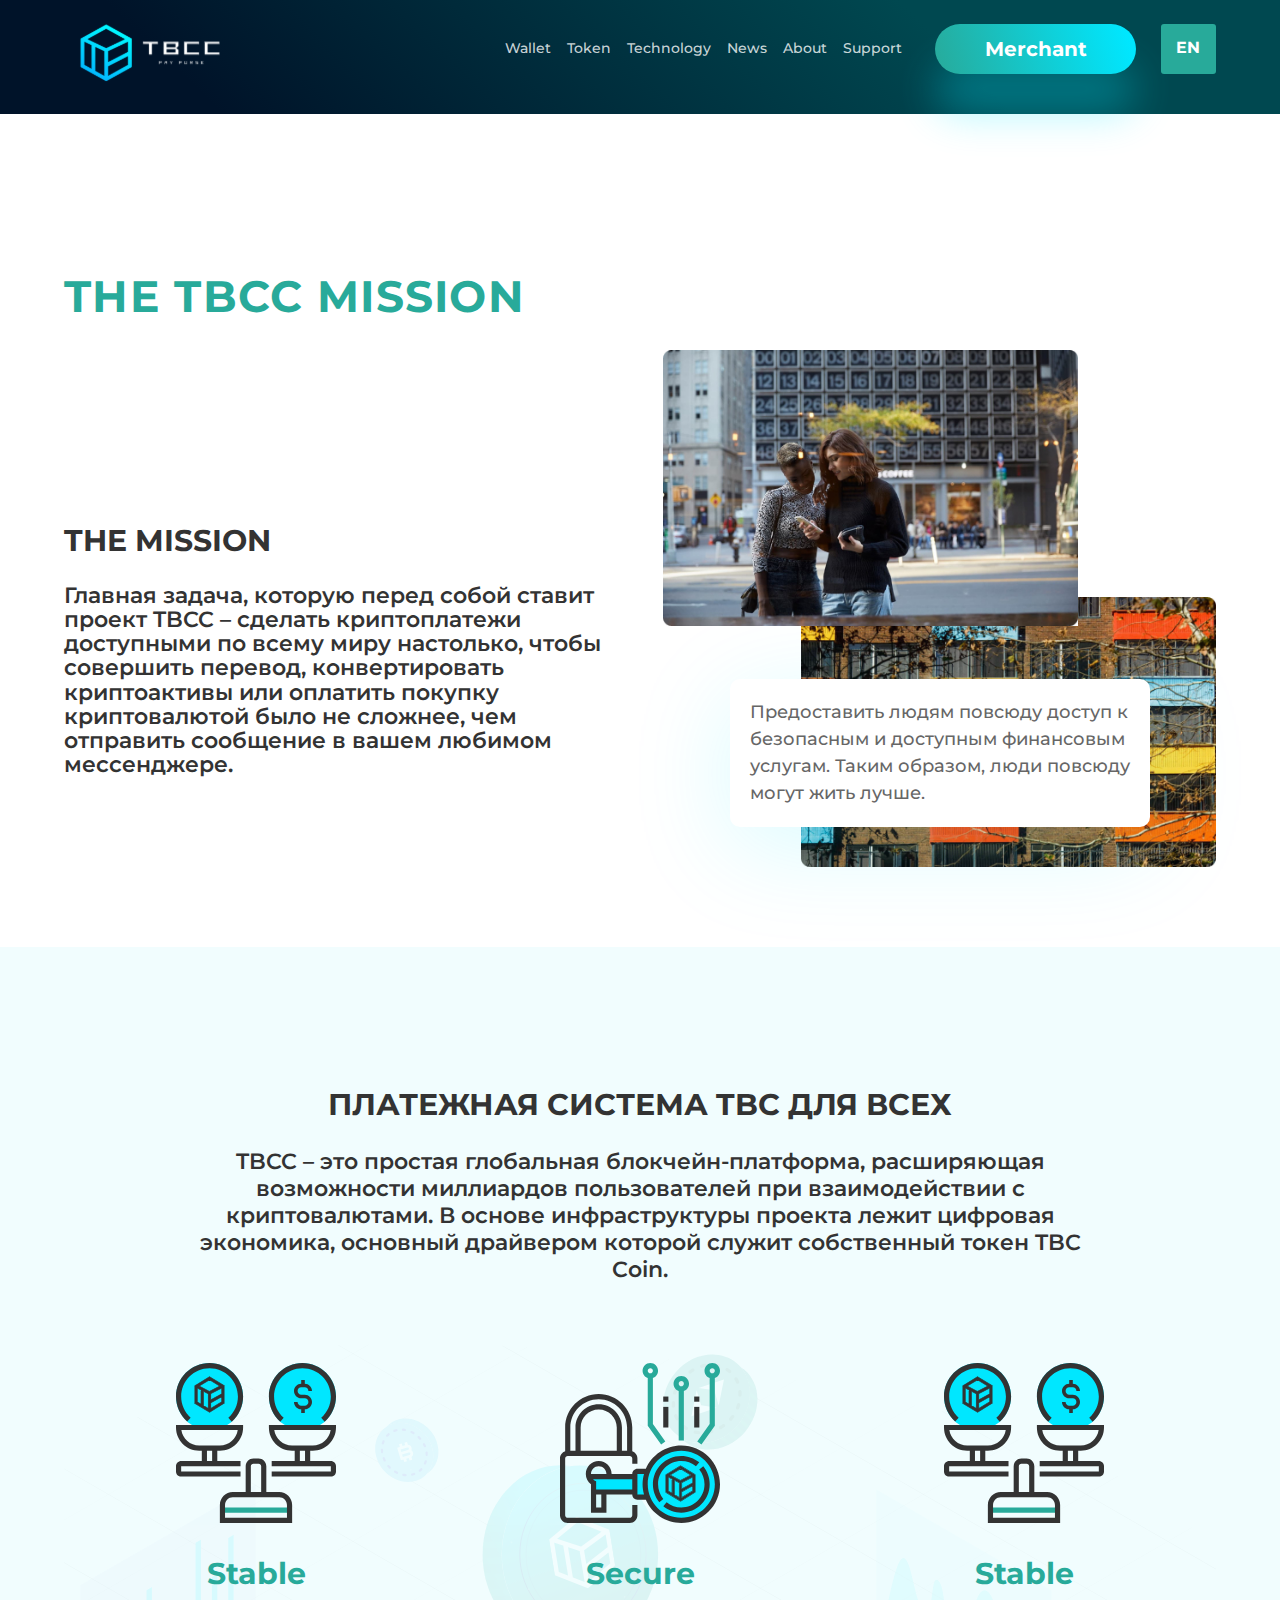
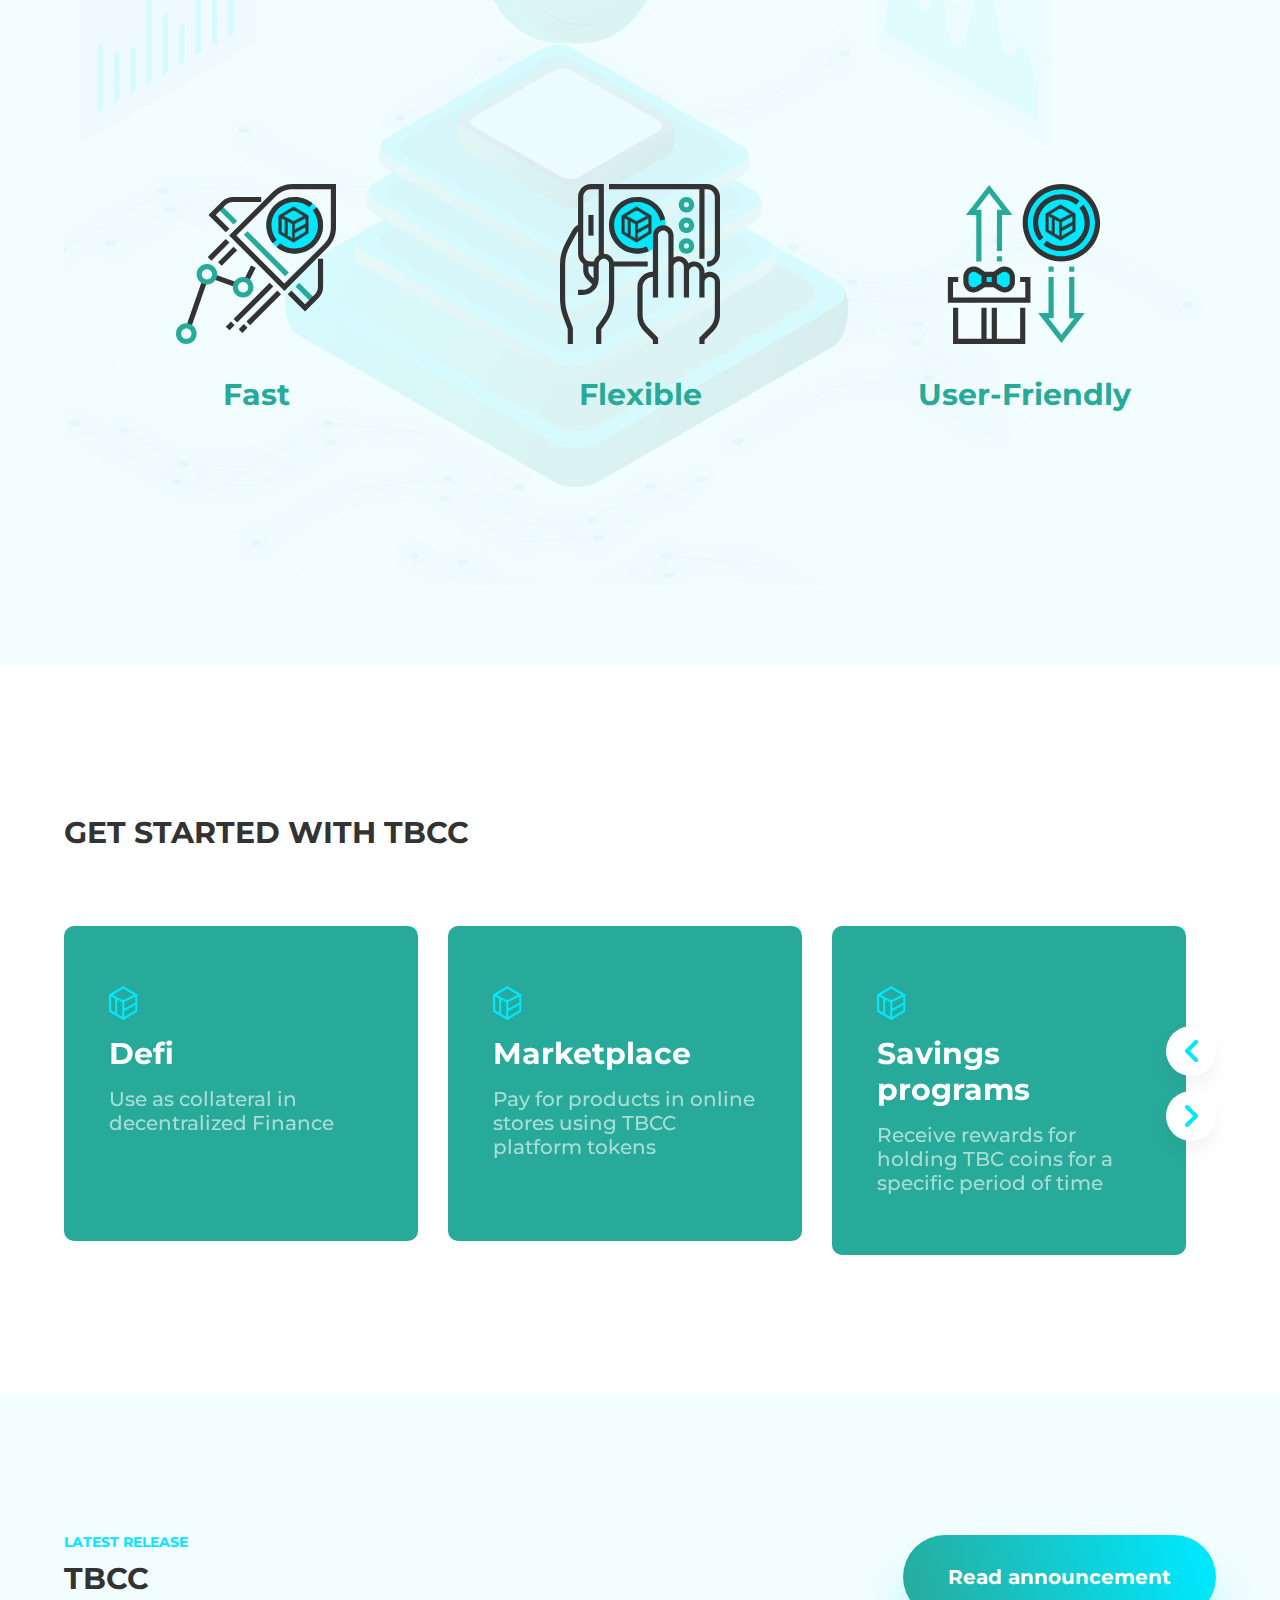
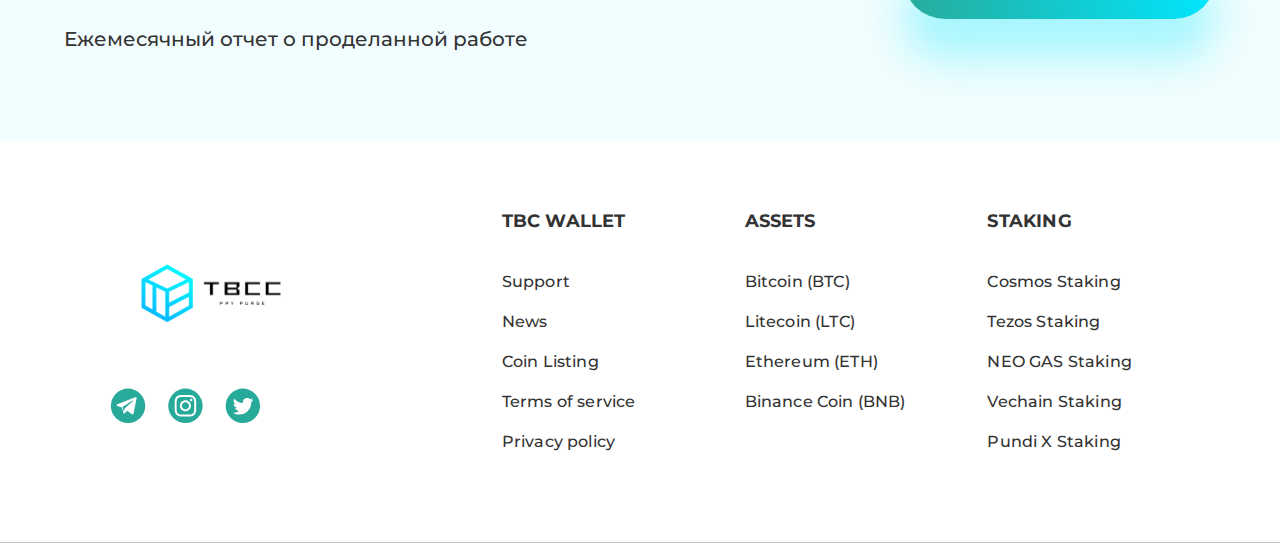
==== commit 58665340: "footer" ====
--- a/coin.html
+++ b/coin.html
@@ -31,7 +31,7 @@
                     </div>
                     <ul class="navbar-nav">
                         <li class="nav-item">
-                            <a class="nav-link" href="#">
+                            <a class="nav-link" href="wallet.html">
                                 Wallet
                             </a>
                         </li>
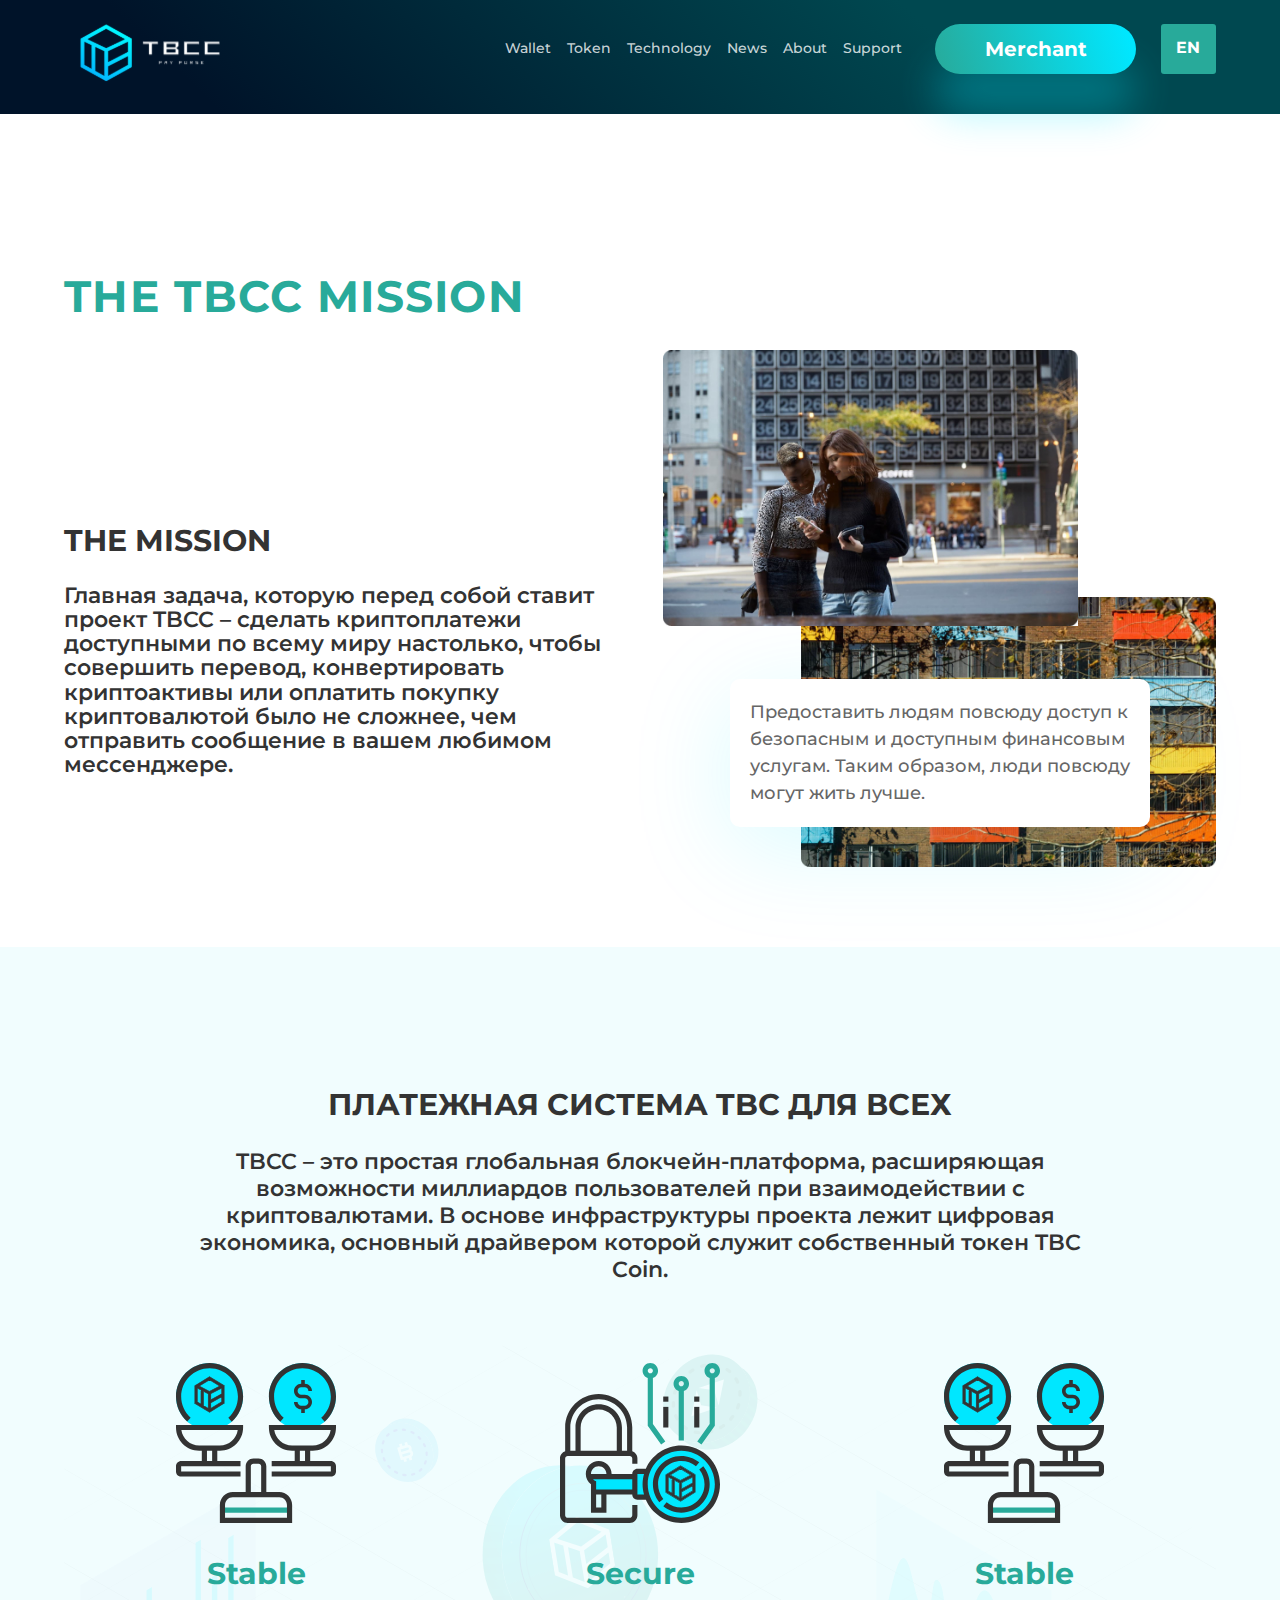
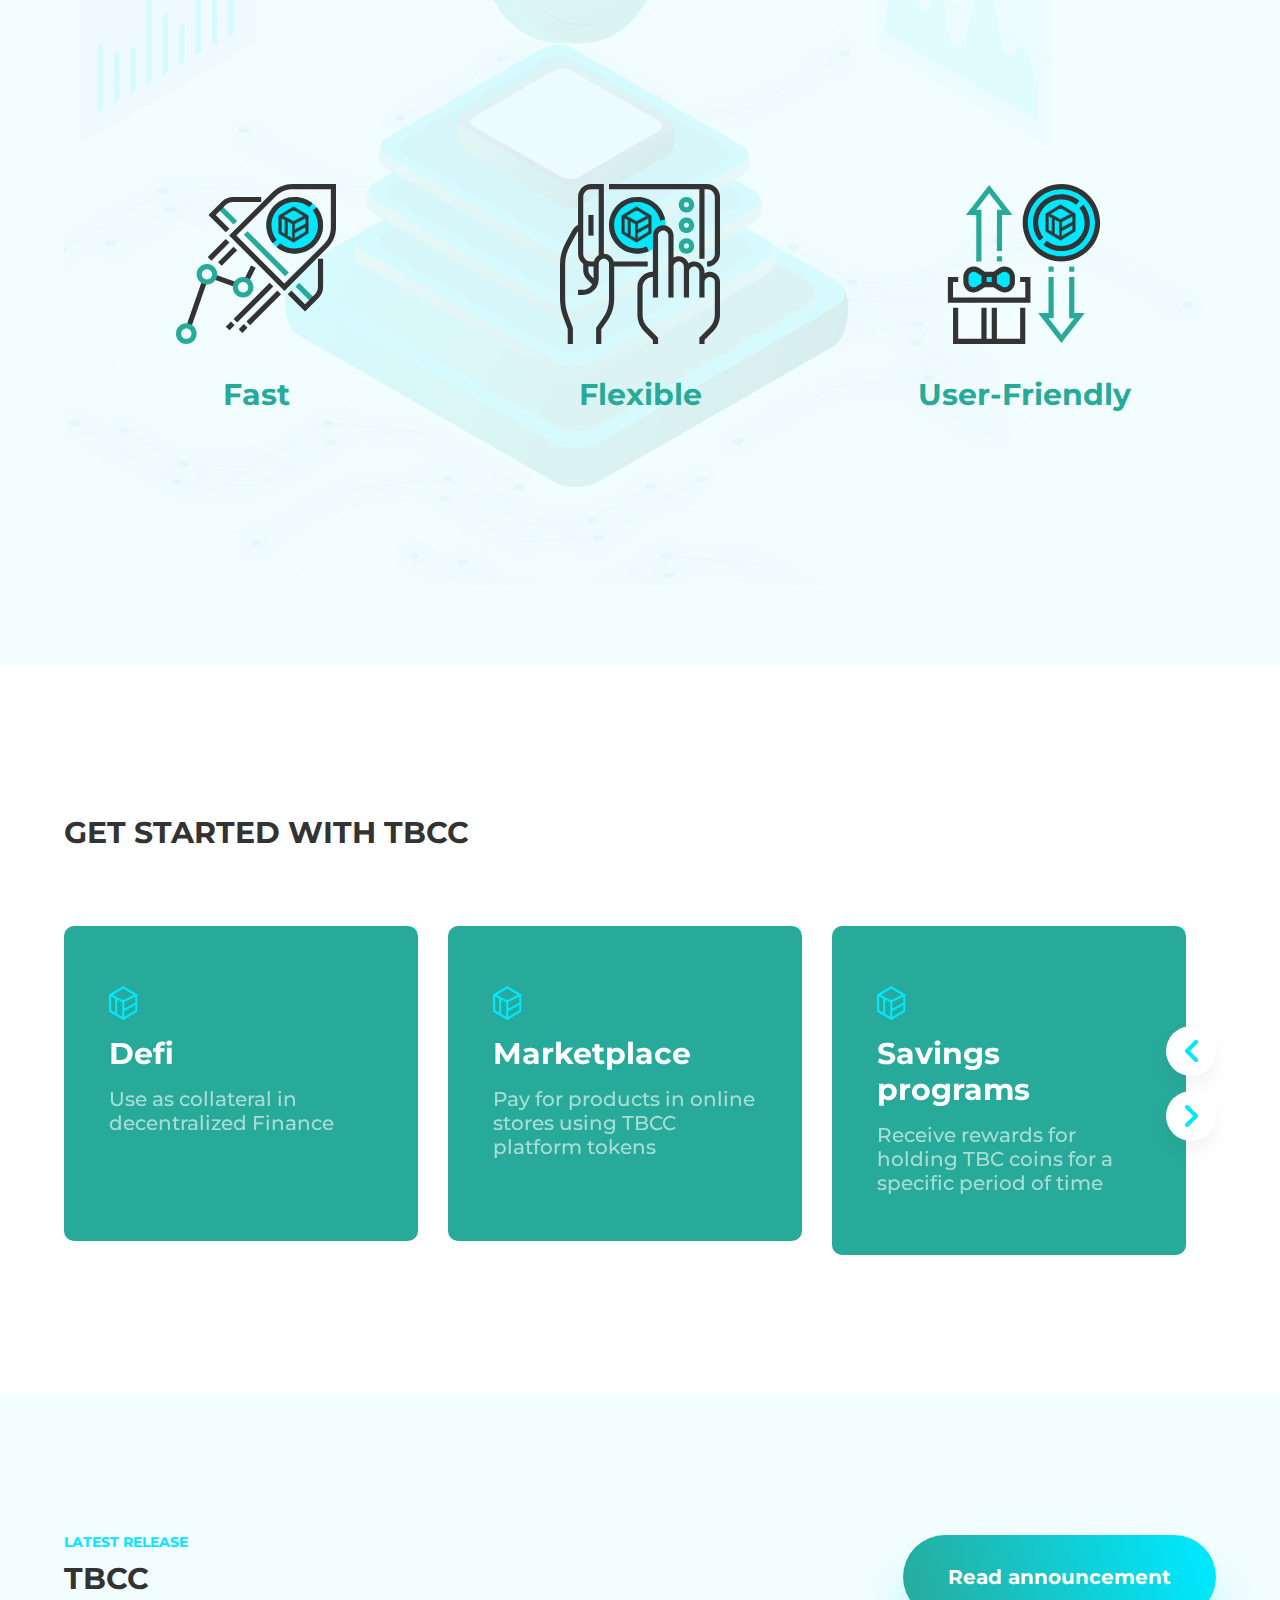
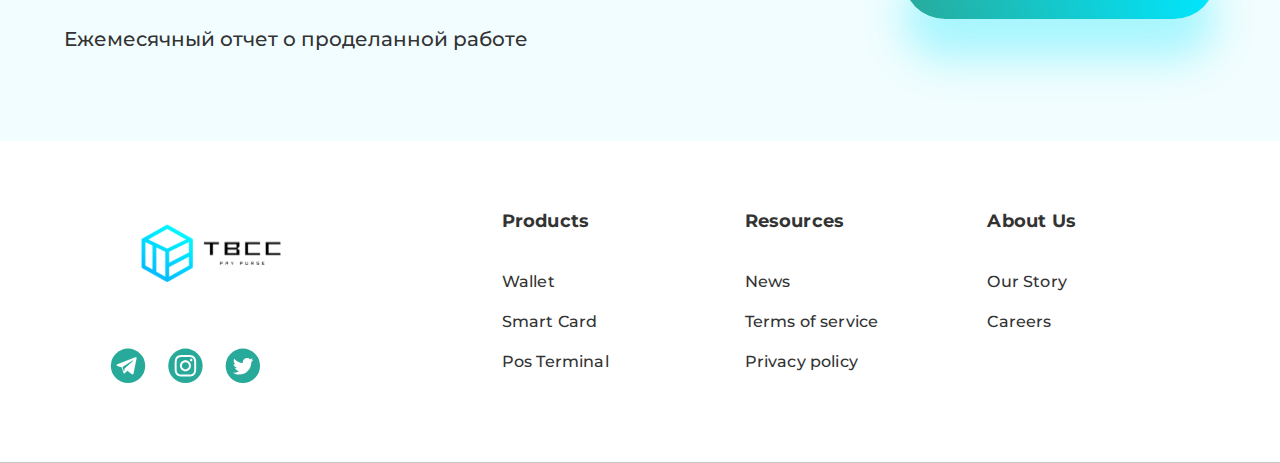
==== commit 6778c96a: "post" ====
--- a/coin.html
+++ b/coin.html
@@ -243,27 +243,21 @@
             </div>
             <div class="footer-nav">
                 <div class="footer-nav-item">
-                    <p class="footer-nav-caption">TBC  WALLET</p>
-                    <a href="#">Support</a>
-                    <a href="#">News</a>
-                    <a href="#">Coin Listing</a>
-                    <a href="#">Terms of service</a>
+                    <p class="footer-nav-caption">Products</p>
+                    <a href="wallet.html">Wallet </a>
+                    <a href="#">Smart Card</a>
+                    <a href="#">Pos Terminal</a>
+                </div>
+                <div class="footer-nav-item">
+                    <p class="footer-nav-caption">Resources </p>
+                    <a href="news.html">News</a>
+                    <a href="#">Terms of service </a>
                     <a href="#">Privacy policy</a>
                 </div>
                 <div class="footer-nav-item">
-                    <p class="footer-nav-caption">ASSETS</p>
-                    <a href="#">Bitcoin (BTC) </a>
-                    <a href="#">Litecoin (LTC)</a>
-                    <a href="#">Ethereum (ETH)</a>
-                    <a href="#">Binance Coin (BNB)</a>
-                </div>
-                <div class="footer-nav-item">
-                    <p class="footer-nav-caption">STAKING</p>
-                    <a href="#">Cosmos Staking</a>
-                    <a href="#">Tezos Staking</a>
-                    <a href="#">NEO GAS Staking</a>
-                    <a href="#">Vechain Staking</a>
-                    <a href="#">Pundi X Staking</a>
+                    <p class="footer-nav-caption">About Us</p>
+                    <a href="#">Our Story</a>
+                    <a href="#">Careers</a>
                 </div>
             </div>
         </div>
--- a/css/style.css
+++ b/css/style.css
@@ -326,6 +326,23 @@
     background: linear-gradient(75.88deg, #00E7FF 7.75%, #28AA9A 93.24%);
     -webkit-box-shadow: 0px 0px 40px rgba(0, 231, 255, 0.3);
     box-shadow: 0px 0px 40px rgba(0, 231, 255, 0.3); }
+
+.btn-transparent {
+  display: flex;
+  justify-content: center;
+  align-items: center;
+  font-family: 'Montserrat', sans-serif;
+  font-style: normal;
+  font-weight: bold;
+  font-size: 20px;
+  line-height: 1.2;
+  color: #00E7FF;
+  border-radius: 50px;
+  border: 1px solid #00E7FF;
+  background-color: white;
+  width: 261px;
+  height: 54px;
+  margin: auto; }
 
 .advantages-block {
   height: auto;
@@ -662,11 +679,16 @@
   -webkit-box-direction: normal;
   -ms-flex-direction: column;
   flex-direction: column;
-  padding: 0 40px; }
+  padding: 0 40px;
+  -webkit-box-sizing: border-box;
+  box-sizing: border-box; }
   .changing-block h3 {
     text-align: left; }
   .changing-block .button-box {
     padding-right: 30px; }
+
+.plan-block {
+  width: 40%; }
 
 .btn-mm {
   display: -webkit-box;
@@ -754,14 +776,17 @@
   -ms-flex-align: center;
   align-items: center;
   width: 100%;
-  height: 15vw;
-  min-height: 220px;
+  height: 12vw;
+  min-height: 175px;
   border-radius: 10px;
   overflow: hidden;
   margin-bottom: 20px; }
   .post-item img {
+    width: 100%;
     min-width: 100%;
+    max-width: 100%;
     height: 100%;
+    min-height: 100%;
     -o-object-fit: cover;
     object-fit: cover;
     -webkit-transition: all 0.5s ease;
@@ -975,6 +1000,80 @@
   .link-text:hover {
     color: #0c5460; }
 
+.page-news {
+  width: 90%;
+  max-width: 1680px;
+  margin: auto; }
+  .page-news .news-container {
+    display: -webkit-box;
+    display: -ms-flexbox;
+    display: flex;
+    -webkit-box-pack: justify;
+    -ms-flex-pack: justify;
+    justify-content: space-between;
+    width: 100%; }
+    .page-news .news-container .main-news {
+      width: 60%; }
+      .page-news .news-container .main-news .news__item {
+        width: 100%; }
+        .page-news .news-container .main-news .news__item p {
+          font-family: 'Montserrat', sans-serif;
+          font-style: normal;
+          font-weight: 600;
+          font-size: 18px;
+          line-height: 1.6;
+          color: #333333; }
+      .page-news .news-container .main-news .post-item {
+        width: 49%;
+        height: 25vw;
+        min-height: 320px; }
+      .page-news .news-container .main-news .desc {
+        width: 48%;
+        padding-right: 3vw;
+        -webkit-box-sizing: border-box;
+        box-sizing: border-box;
+        position: relative;
+        padding-bottom: 25px; }
+        .page-news .news-container .main-news .desc .news-name {
+          font-weight: 700; }
+      .page-news .news-container .main-news .link-text {
+        right: auto;
+        left: 0;
+        background-color: transparent;
+        padding-left: 0; }
+    .page-news .news-container .sidebar-news {
+      width: 35%;
+      background: #F1FDFE;
+      border-radius: 10px;
+      padding: 35px 15px;
+      -webkit-box-sizing: border-box;
+      box-sizing: border-box;
+      min-width: 480px;
+      height: -webkit-max-content;
+      height: -moz-max-content;
+      height: max-content; }
+      .page-news .news-container .sidebar-news .news__item:nth-last-child(1) {
+        margin-bottom: 0; }
+
+.news-lenta {
+  width: 100%;
+  display: -webkit-box;
+  display: -ms-flexbox;
+  display: flex;
+  -webkit-box-pack: justify;
+  -ms-flex-pack: justify;
+  justify-content: space-between;
+  margin-top: 80px; }
+  .news-lenta .news__item {
+    width: 31%;
+    -webkit-box-orient: vertical;
+    -webkit-box-direction: normal;
+    -ms-flex-direction: column;
+    flex-direction: column; }
+    .news-lenta .news__item .post-item {
+      width: 100%;
+      height: 15vw; }
+
 footer {
   padding-top: 70px;
   display: -webkit-box;
@@ -1851,6 +1950,17 @@
   .last-bg-block .column img {
     max-width: 650px; }
 
+@media (max-width: 1500px) {
+  .page-news .news-container .main-news .news__item {
+    -webkit-box-orient: vertical;
+    -webkit-box-direction: normal;
+    -ms-flex-direction: column;
+    flex-direction: column; }
+    .page-news .news-container .main-news .news__item .post-item {
+      width: 100%;
+      max-width: 450px; }
+    .page-news .news-container .main-news .news__item .desc {
+      width: 100%; } }
 @media (max-width: 1366px) {
   .m-navbar .nav-item {
     margin-left: 0; }
@@ -1916,7 +2026,24 @@
     font-size: 20px;
     width: 100%; }
   .coin-two-block p {
-    font-size: 18px; } }
+    font-size: 18px; }
+
+  .page-news .news-container {
+    -webkit-box-orient: vertical;
+    -webkit-box-direction: normal;
+    -ms-flex-direction: column;
+    flex-direction: column; }
+    .page-news .news-container .main-news {
+      width: 100%;
+      margin-bottom: 55px; }
+    .page-news .news-container .sidebar-news {
+      width: 100%; }
+      .page-news .news-container .sidebar-news .news__item {
+        -webkit-box-orient: horizontal;
+        -webkit-box-direction: normal;
+        -ms-flex-direction: row;
+        flex-direction: row;
+        max-width: 700px; } }
 @media (max-width: 990px) {
   header .btn-primary.mini {
     display: none; }
@@ -2304,7 +2431,10 @@
     .eosio-two-block .column {
       width: 100%;
       max-width: 640px;
-      margin-bottom: 34px; } }
+      margin-bottom: 34px; }
+
+  .news-lenta .news__item p {
+    font-size: 16px; } }
 @media (max-width: 768px) {
   .advantages-block {
     padding: 70px 0 35px 0; }
@@ -2435,7 +2565,34 @@
       font-size: 16px; }
     .get-block h3 {
       font-size: 20px;
-      margin-bottom: 34px; } }
+      margin-bottom: 34px; }
+
+  .page-news .news-container .main-news .news__item p {
+    font-size: 16px; }
+
+  .page-news .news-container .sidebar-news .news__item {
+    -webkit-box-orient: vertical;
+    -webkit-box-direction: normal;
+    -ms-flex-direction: column;
+    flex-direction: column; }
+
+  .page-news .news-container .sidebar-news {
+    min-width: 100%; }
+    .page-news .news-container .sidebar-news .post-item {
+      display: none; }
+    .page-news .news-container .sidebar-news .link-text {
+      font-size: 16px; }
+
+  .news-lenta {
+    -webkit-box-orient: vertical;
+    -webkit-box-direction: normal;
+    -ms-flex-direction: column;
+    flex-direction: column; }
+    .news-lenta .news__item {
+      width: 100%; }
+      .news-lenta .news__item .post-item {
+        max-width: 400px;
+        min-height: 240px; } }
 @media (max-width: 640px) {
   h1 {
     font-size: 24px; }
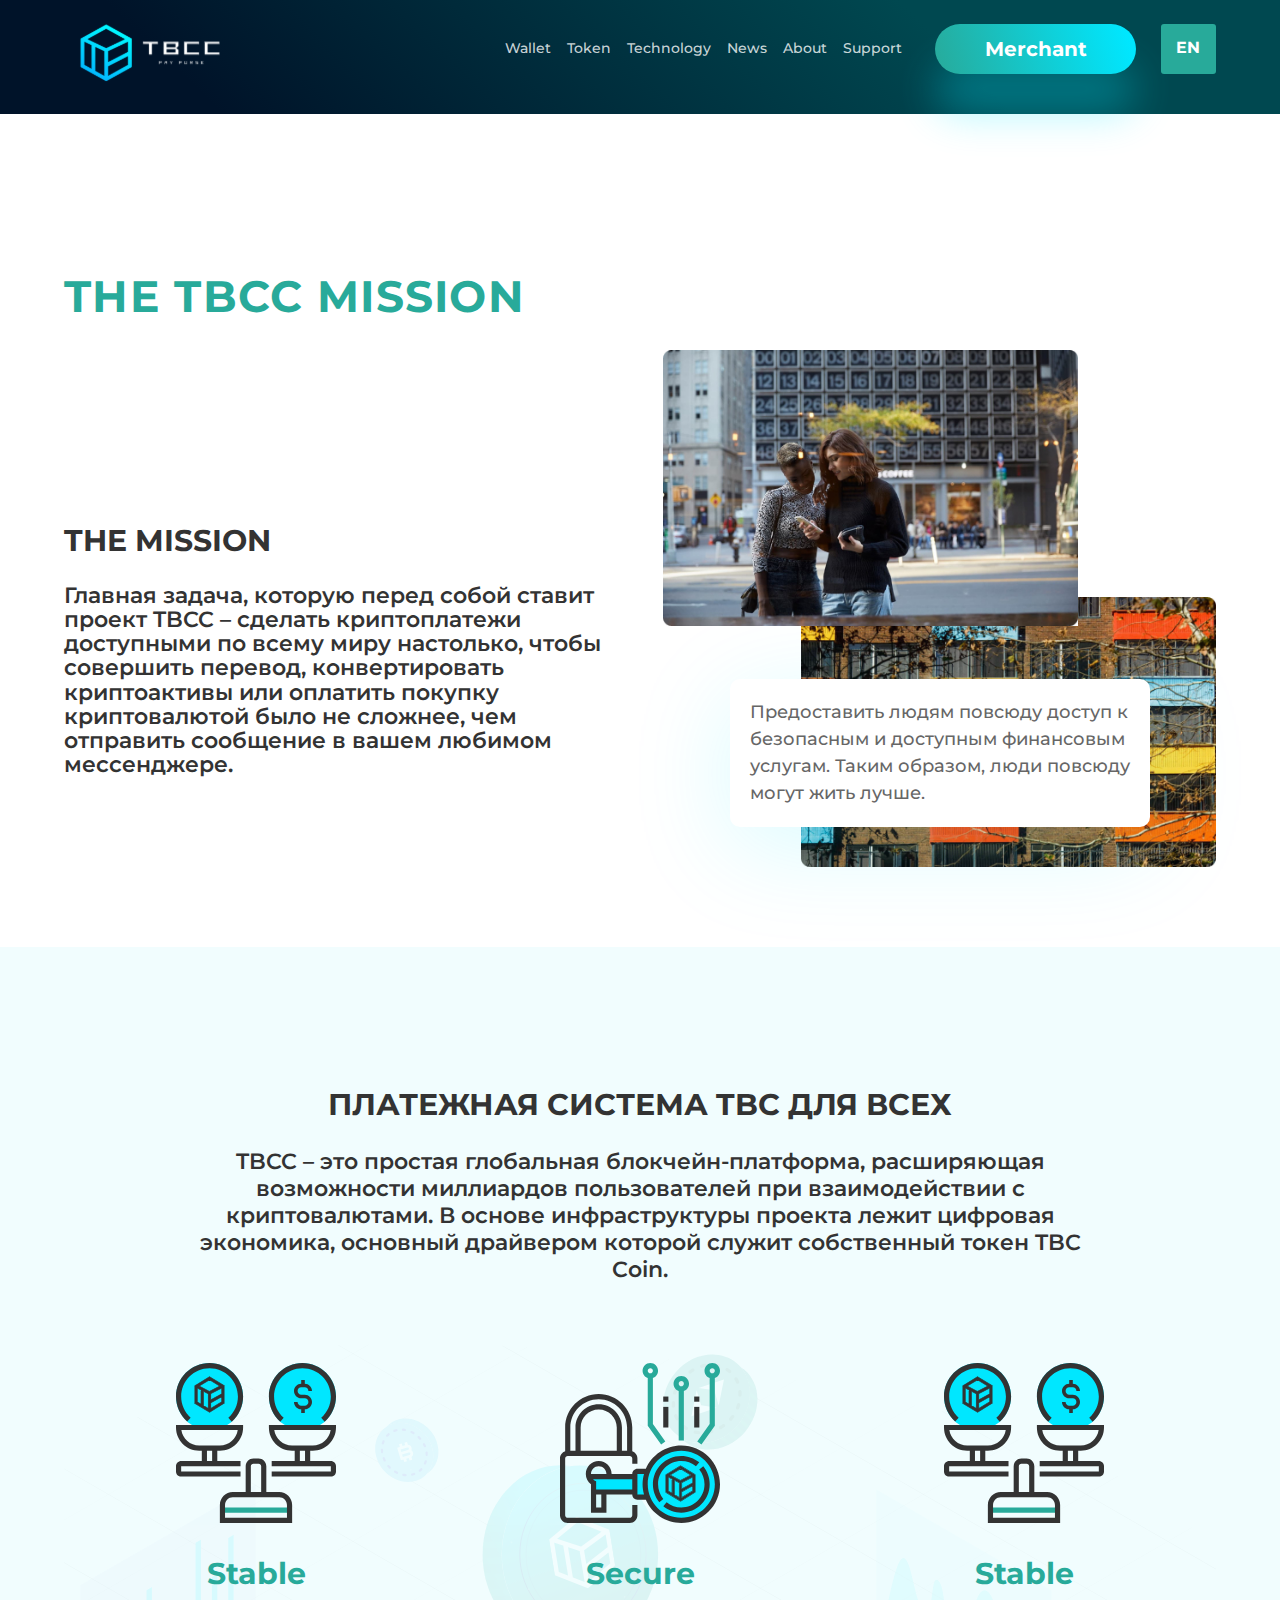
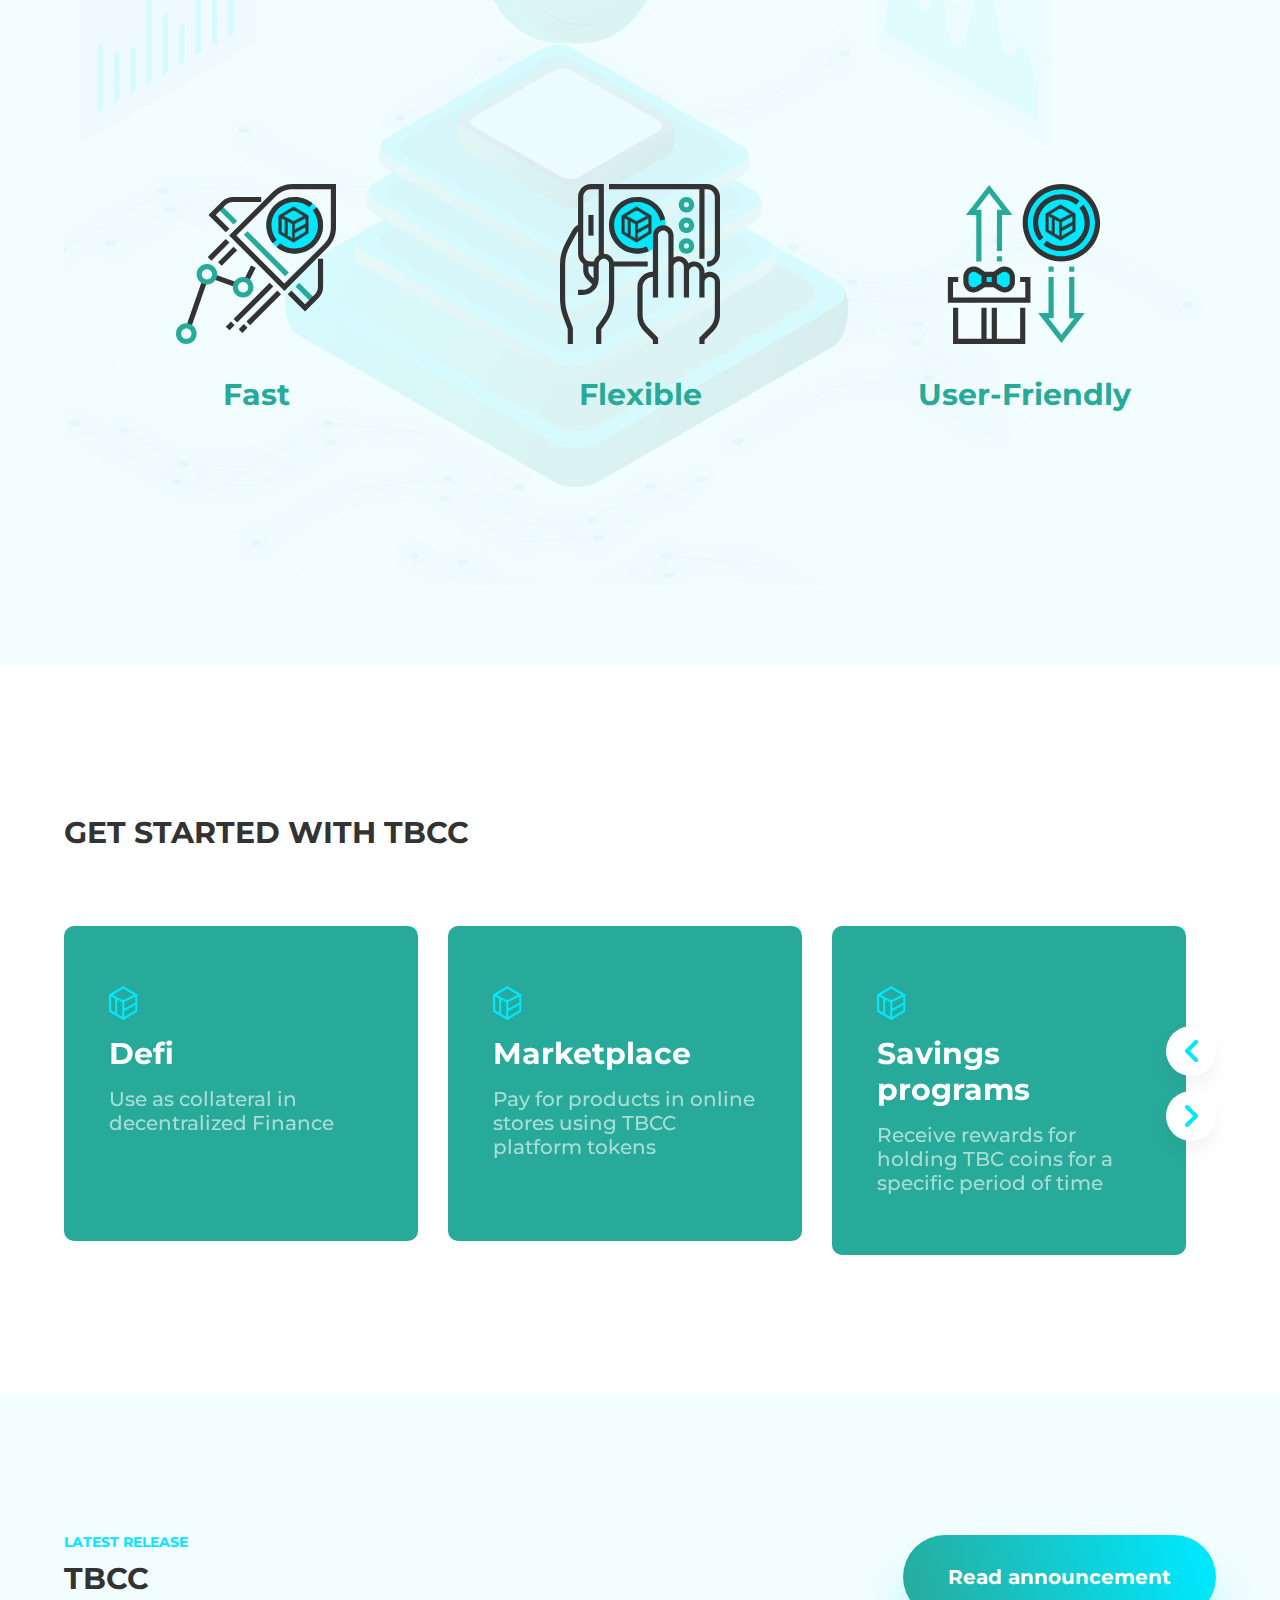
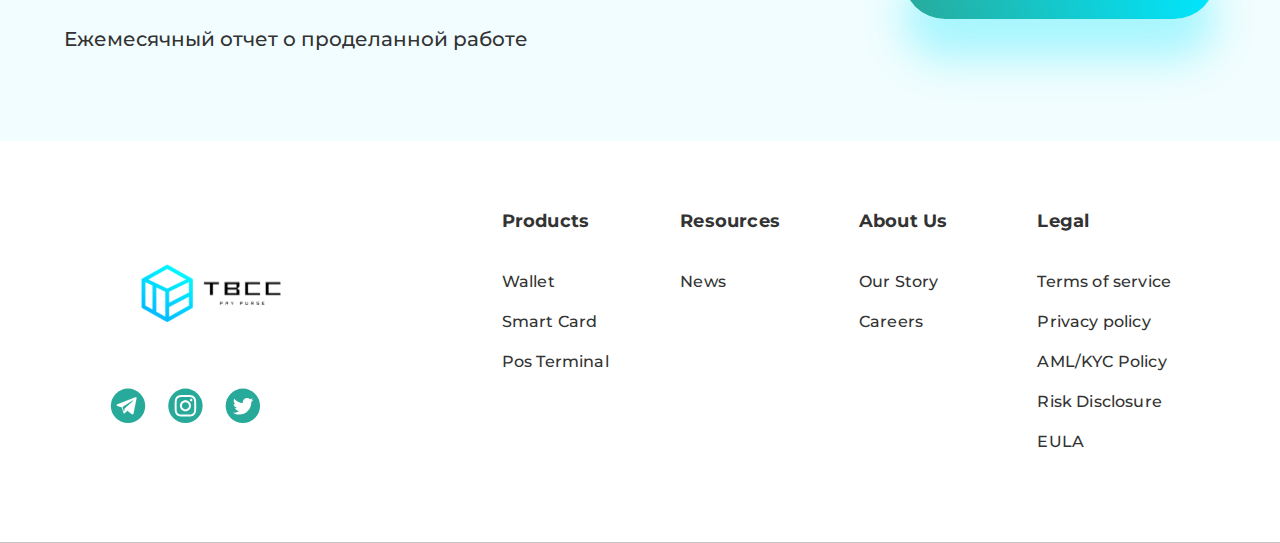
==== commit 9dd75f05: "team new" ====
--- a/coin.html
+++ b/coin.html
@@ -13,14 +13,14 @@
 <body>
     <header class="container-fluid bg-gradient">
         <nav class="navbar navbar-expand-lg navbar-light m-navbar">
-            <a class="navbar-brand logo" href="#">
+            <a class="navbar-brand logo" href="index.html">
                 <img src="img/logo.svg" alt="">
             </a>
             <div class="header-col">
                 <button class="navbar-toggler" type="button" data-toggle="collapse" data-target="#navbarNavDropdown" aria-controls="navbarNavDropdown" aria-expanded="false" aria-label="Toggle navigation">
                     <img src="img/menu-icon.svg" alt="">
                 </button>
-                <a class="mobile-logo" href="#">
+                <a class="mobile-logo" href="index.html">
                     <img src="img/logo-mobile.svg" alt="">
                 </a>
                 <div class="collapse navbar-collapse" id="navbarNavDropdown">
@@ -251,13 +251,19 @@
                 <div class="footer-nav-item">
                     <p class="footer-nav-caption">Resources </p>
                     <a href="news.html">News</a>
-                    <a href="#">Terms of service </a>
-                    <a href="#">Privacy policy</a>
                 </div>
                 <div class="footer-nav-item">
                     <p class="footer-nav-caption">About Us</p>
                     <a href="#">Our Story</a>
                     <a href="#">Careers</a>
+                </div>
+                <div class="footer-nav-item">
+                    <p class="footer-nav-caption">Legal</p>
+                    <a href="#">Terms of service </a>
+                    <a href="#">Privacy policy</a>
+                    <a href="#">AML/KYC Policy</a>
+                    <a href="#">Risk Disclosure</a>
+                    <a href="#">EULA</a>
                 </div>
             </div>
         </div>
--- a/css/style.css
+++ b/css/style.css
@@ -328,8 +328,14 @@
     box-shadow: 0px 0px 40px rgba(0, 231, 255, 0.3); }
 
 .btn-transparent {
-  display: flex;
+  display: -webkit-box;
+  display: -ms-flexbox;
+  display: flex;
+  -webkit-box-pack: center;
+  -ms-flex-pack: center;
   justify-content: center;
+  -webkit-box-align: center;
+  -ms-flex-align: center;
   align-items: center;
   font-family: 'Montserrat', sans-serif;
   font-style: normal;
@@ -791,7 +797,9 @@
     object-fit: cover;
     -webkit-transition: all 0.5s ease;
     -o-transition: all 0.5s ease;
-    transition: all 0.5s ease; }
+    transition: all 0.5s ease;
+    -o-object-position: left;
+    object-position: left; }
   .post-item .shild {
     left: 0;
     bottom: 20px; }
@@ -1250,34 +1258,47 @@
   width: 90%;
   max-width: 1680px;
   margin: auto; }
+  .team-box .team-carousel {
+    display: -webkit-box;
+    display: -ms-flexbox;
+    display: flex;
+    -ms-flex-pack: distribute;
+    justify-content: space-around;
+    width: 100%; }
   .team-box .team-box__item {
     display: -webkit-box;
     display: -ms-flexbox;
     display: flex;
-    -webkit-box-align: start;
-    -ms-flex-align: start;
-    align-items: flex-start;
+    -webkit-box-orient: vertical;
+    -webkit-box-direction: normal;
+    -ms-flex-direction: column;
+    flex-direction: column;
     background: #FFFFFF;
-    -webkit-box-shadow: 0px 20px 100px rgba(0, 231, 255, 0.15);
-    box-shadow: 0px 20px 100px rgba(0, 231, 255, 0.15);
+    border: 1px solid #f1fdfe;
+    -webkit-box-shadow: 0 6px 15px rgba(0, 231, 255, 0.15);
+    box-shadow: 0 6px 15px rgba(0, 231, 255, 0.15);
     border-radius: 10px;
     overflow: hidden;
-    margin-bottom: 60px;
-    padding-right: 20px; }
+    padding: 15px;
+    width: 32%;
+    -webkit-box-align: center;
+    -ms-flex-align: center;
+    align-items: center; }
     .team-box .team-box__item .img {
-      min-width: 400px;
+      width: 250px;
+      height: 250px;
       overflow: hidden;
       display: -webkit-box;
       display: -ms-flexbox;
       display: flex;
-      margin-right: 50px; }
+      border-radius: 100%; }
       .team-box .team-box__item .img img {
         width: 100%;
         min-height: 100%;
         -o-object-fit: cover;
         object-fit: cover; }
     .team-box .team-box__item h3 {
-      text-align: left;
+      text-align: center;
       margin-top: 45px; }
     .team-box .team-box__item h4 {
       font-family: 'Montserrat', sans-serif;
@@ -1287,14 +1308,16 @@
       line-height: 22px;
       text-transform: uppercase;
       color: #00E7FF;
-      margin-bottom: 50px; }
+      margin-bottom: 50px;
+      text-align: center; }
     .team-box .team-box__item p {
       font-family: 'Montserrat', sans-serif;
       font-style: normal;
       font-weight: 500;
       font-size: 20px;
       line-height: 1.3;
-      color: #333333; }
+      color: #333333;
+      text-align: center; }
 
 .page-caption {
   font-family: 'Montserrat', sans-serif;
@@ -1818,6 +1841,112 @@
   height: auto;
   min-height: 90vh;
   padding: 150px 0; }
+  .wallet-bg-image.link-block {
+    background-image: url("../img/link-img.jpg");
+    min-height: 670px;
+    -webkit-box-align: center;
+    -ms-flex-align: center;
+    align-items: center; }
+
+.wallet-bitcoin {
+  width: 90%;
+  max-width: 1680px;
+  margin: auto;
+  padding: 125px 0; }
+  .wallet-bitcoin h2 {
+    font-family: 'Montserrat', sans-serif;
+    font-style: normal;
+    font-weight: bold;
+    font-size: 44px;
+    line-height: 1.2;
+    display: -webkit-box;
+    display: -ms-flexbox;
+    display: flex;
+    -webkit-box-align: center;
+    -ms-flex-align: center;
+    align-items: center;
+    text-transform: uppercase;
+    color: #28AA9A;
+    position: relative;
+    padding: 12px 25px;
+    margin-bottom: 30px; }
+    .wallet-bitcoin h2:after {
+      content: ' ';
+      max-width: 500px;
+      position: absolute;
+      bottom: 0;
+      left: 0;
+      width: 100%;
+      height: 2px;
+      -webkit-box-shadow: 0px 40px 40px rgba(0, 231, 255, 0.3);
+      box-shadow: 0px 40px 40px rgba(0, 231, 255, 0.3);
+      background: -o-linear-gradient(left, rgba(0, 231, 255, 0) 0%, rgba(0, 231, 255, 0.5) 51.79%, rgba(0, 231, 255, 0) 100%);
+      background: -webkit-gradient(linear, left top, right top, from(rgba(0, 231, 255, 0)), color-stop(51.79%, rgba(0, 231, 255, 0.5)), to(rgba(0, 231, 255, 0)));
+      background: linear-gradient(90deg, rgba(0, 231, 255, 0) 0%, rgba(0, 231, 255, 0.5) 51.79%, rgba(0, 231, 255, 0) 100%); }
+  .wallet-bitcoin h4 {
+    font-family: 'Montserrat', sans-serif;
+    font-style: normal;
+    font-weight: bold;
+    font-size: 18px;
+    line-height: 1.2;
+    color: #333333;
+    margin-bottom: 25px;
+    margin-top: 60px; }
+  .wallet-bitcoin p {
+    max-width: 450px; }
+
+.link-block__content {
+  width: 90%;
+  max-width: 1380px;
+  margin: auto;
+  display: -webkit-box;
+  display: -ms-flexbox;
+  display: flex;
+  -ms-flex-pack: distribute;
+  justify-content: space-around;
+  -ms-flex-wrap: wrap;
+  flex-wrap: wrap; }
+
+.link-item {
+  display: -webkit-box;
+  display: -ms-flexbox;
+  display: flex;
+  -webkit-box-pack: center;
+  -ms-flex-pack: center;
+  justify-content: center;
+  -webkit-box-align: center;
+  -ms-flex-align: center;
+  align-items: center;
+  background: rgba(42, 246, 255, 0.2);
+  border: 1px solid #2AF6FF;
+  -webkit-box-sizing: border-box;
+  box-sizing: border-box;
+  -webkit-backdrop-filter: blur(15px);
+  backdrop-filter: blur(15px);
+  border-radius: 10px;
+  width: 504px;
+  height: 137px;
+  font-family: 'Montserrat', sans-serif;
+  font-style: normal;
+  font-weight: bold;
+  font-size: 30px;
+  line-height: 1.2;
+  text-align: center;
+  color: #FFFFFF;
+  margin-bottom: 120px;
+  -webkit-transition: all 0.5s ease;
+  -o-transition: all 0.5s ease;
+  transition: all 0.5s ease;
+  margin-right: 20px; }
+  .link-item:nth-last-child(2) {
+    margin-bottom: 0; }
+  .link-item:nth-last-child(1) {
+    margin-bottom: 0; }
+  .link-item:hover {
+    color: white;
+    -webkit-transform: scale(1.1);
+    -ms-transform: scale(1.1);
+    transform: scale(1.1); }
 
 .stend {
   width: 100%;
@@ -1924,9 +2053,6 @@
   -webkit-box-direction: normal;
   -ms-flex-direction: column;
   flex-direction: column;
-  -webkit-box-align: center;
-  -ms-flex-align: center;
-  align-items: center;
   -webkit-box-pack: center;
   -ms-flex-pack: center;
   justify-content: center; }
@@ -1945,10 +2071,24 @@
     text-transform: uppercase;
     color: #FFFFFF;
     margin-bottom: 25px; }
-  .last-bg-block .column ul li {
+  .last-bg-block .column p {
+    font-family: 'Montserrat', sans-serif;
+    font-style: normal;
+    font-weight: bold;
+    font-size: 18px;
+    line-height: 22px;
     color: rgba(255, 255, 255, 0.8); }
   .last-bg-block .column img {
-    max-width: 650px; }
+    max-width: 650px;
+    width: 100%; }
+
+.last-bg {
+  display: -webkit-box;
+  display: -ms-flexbox;
+  display: flex;
+  -webkit-box-align: center;
+  -ms-flex-align: center;
+  align-items: center; }
 
 @media (max-width: 1500px) {
   .page-news .news-container .main-news .news__item {
@@ -2012,7 +2152,8 @@
     font-size: 18px; }
 
   .bg-top {
-    padding: 50px 0; }
+    padding: 50px 0;
+    margin-top: 75px; }
 
   .page-caption {
     font-size: 36px; }
@@ -2043,7 +2184,40 @@
         -webkit-box-direction: normal;
         -ms-flex-direction: row;
         flex-direction: row;
-        max-width: 700px; } }
+        max-width: 700px; }
+
+  .link-item {
+    margin-bottom: 40px;
+    margin-right: 0; }
+    .link-item:nth-last-child(2) {
+      margin-bottom: 40px; }
+
+  .ob-phone {
+    -webkit-box-orient: vertical !important;
+    -webkit-box-direction: reverse !important;
+    -ms-flex-direction: column-reverse !important;
+    flex-direction: column-reverse !important; }
+    .ob-phone .img-wallet-bit {
+      height: 350px;
+      overflow: hidden;
+      max-height: 33vh; }
+    .ob-phone .column {
+      width: 100%;
+      -webkit-box-align: center;
+      -ms-flex-align: center;
+      align-items: center; }
+      .ob-phone .column h2 {
+        margin-top: 30px; }
+        .ob-phone .column h2:after {
+          left: 50%;
+          -webkit-transform: translateX(-50%);
+          -ms-transform: translateX(-50%);
+          transform: translateX(-50%);
+          background: -o-linear-gradient(left, rgba(0, 231, 255, 0) 0%, rgba(0, 231, 255, 0.5) 51.79%, rgba(0, 231, 255, 0) 100%);
+          background: -webkit-gradient(linear, left top, right top, from(rgba(0, 231, 255, 0)), color-stop(51.79%, rgba(0, 231, 255, 0.5)), to(rgba(0, 231, 255, 0)));
+          background: linear-gradient(90deg, rgba(0, 231, 255, 0) 0%, rgba(0, 231, 255, 0.5) 51.79%, rgba(0, 231, 255, 0) 100%); }
+      .ob-phone .column p {
+        text-align: center; } }
 @media (max-width: 990px) {
   header .btn-primary.mini {
     display: none; }
@@ -2353,20 +2527,10 @@
     flex-direction: row; }
 
   .team-box .team-box__item {
-    -webkit-box-orient: vertical;
-    -webkit-box-direction: normal;
-    -ms-flex-direction: column;
-    flex-direction: column;
-    -webkit-box-align: center;
-    -ms-flex-align: center;
-    align-items: center;
-    padding: 0;
-    padding-bottom: 30px;
     min-height: 670px;
     margin-right: 30px; }
     .team-box .team-box__item .img {
       margin-right: 0;
-      height: 330px;
       min-width: auto; }
     .team-box .team-box__item .text {
       padding: 0 23px;
@@ -2434,7 +2598,14 @@
       margin-bottom: 34px; }
 
   .news-lenta .news__item p {
-    font-size: 16px; } }
+    font-size: 16px; }
+
+  .wallet-two-block .column img {
+    max-width: 460px;
+    margin-left: 5%; }
+
+  .last-bg {
+    padding: 50px 0; } }
 @media (max-width: 768px) {
   .advantages-block {
     padding: 70px 0 35px 0; }
@@ -2519,9 +2690,6 @@
   .contacts-block .column {
     margin: auto; }
 
-  .bg-top {
-    margin-top: 100px; }
-
   .team-box {
     width: 100%;
     padding-left: 15px; }
@@ -2592,7 +2760,58 @@
       width: 100%; }
       .news-lenta .news__item .post-item {
         max-width: 400px;
-        min-height: 240px; } }
+        min-height: 240px; }
+
+  .link-item {
+    width: 90%;
+    max-width: 345px;
+    height: 84px;
+    font-size: 20px; }
+
+  .wallet-bitcoin {
+    padding: 60px 0; }
+    .wallet-bitcoin h2 {
+      font-size: 24px;
+      margin-top: 60px; }
+    .wallet-bitcoin h4 {
+      margin-top: 30px; }
+
+  .stend {
+    padding-bottom: 40px;
+    padding-top: 120px; }
+    .stend h3 {
+      text-align: center; }
+    .stend .stend-logo {
+      left: 50%;
+      -webkit-transform: translate(-50%, -50%);
+      -ms-transform: translate(-50%, -50%);
+      transform: translate(-50%, -50%); }
+    .stend ul.ul-article li {
+      font-size: 14px;
+      margin-bottom: 0;
+      padding: 5px 25px;
+      padding-right: 0; }
+
+  .change-bg {
+    display: -webkit-box;
+    display: -ms-flexbox;
+    display: flex;
+    -webkit-box-pack: center;
+    -ms-flex-pack: center;
+    justify-content: center;
+    -webkit-box-align: end;
+    -ms-flex-align: end;
+    align-items: flex-end;
+    min-height: 900px;
+    background-image: url("../img/change-bg.jpg"); }
+    .change-bg .coin-two-block {
+      margin-bottom: 0; }
+
+  .last-bg-block .column h2 {
+    font-size: 24px;
+    text-align: center; }
+  .last-bg-block .column p {
+    text-align: center; } }
 @media (max-width: 640px) {
   h1 {
     font-size: 24px; }
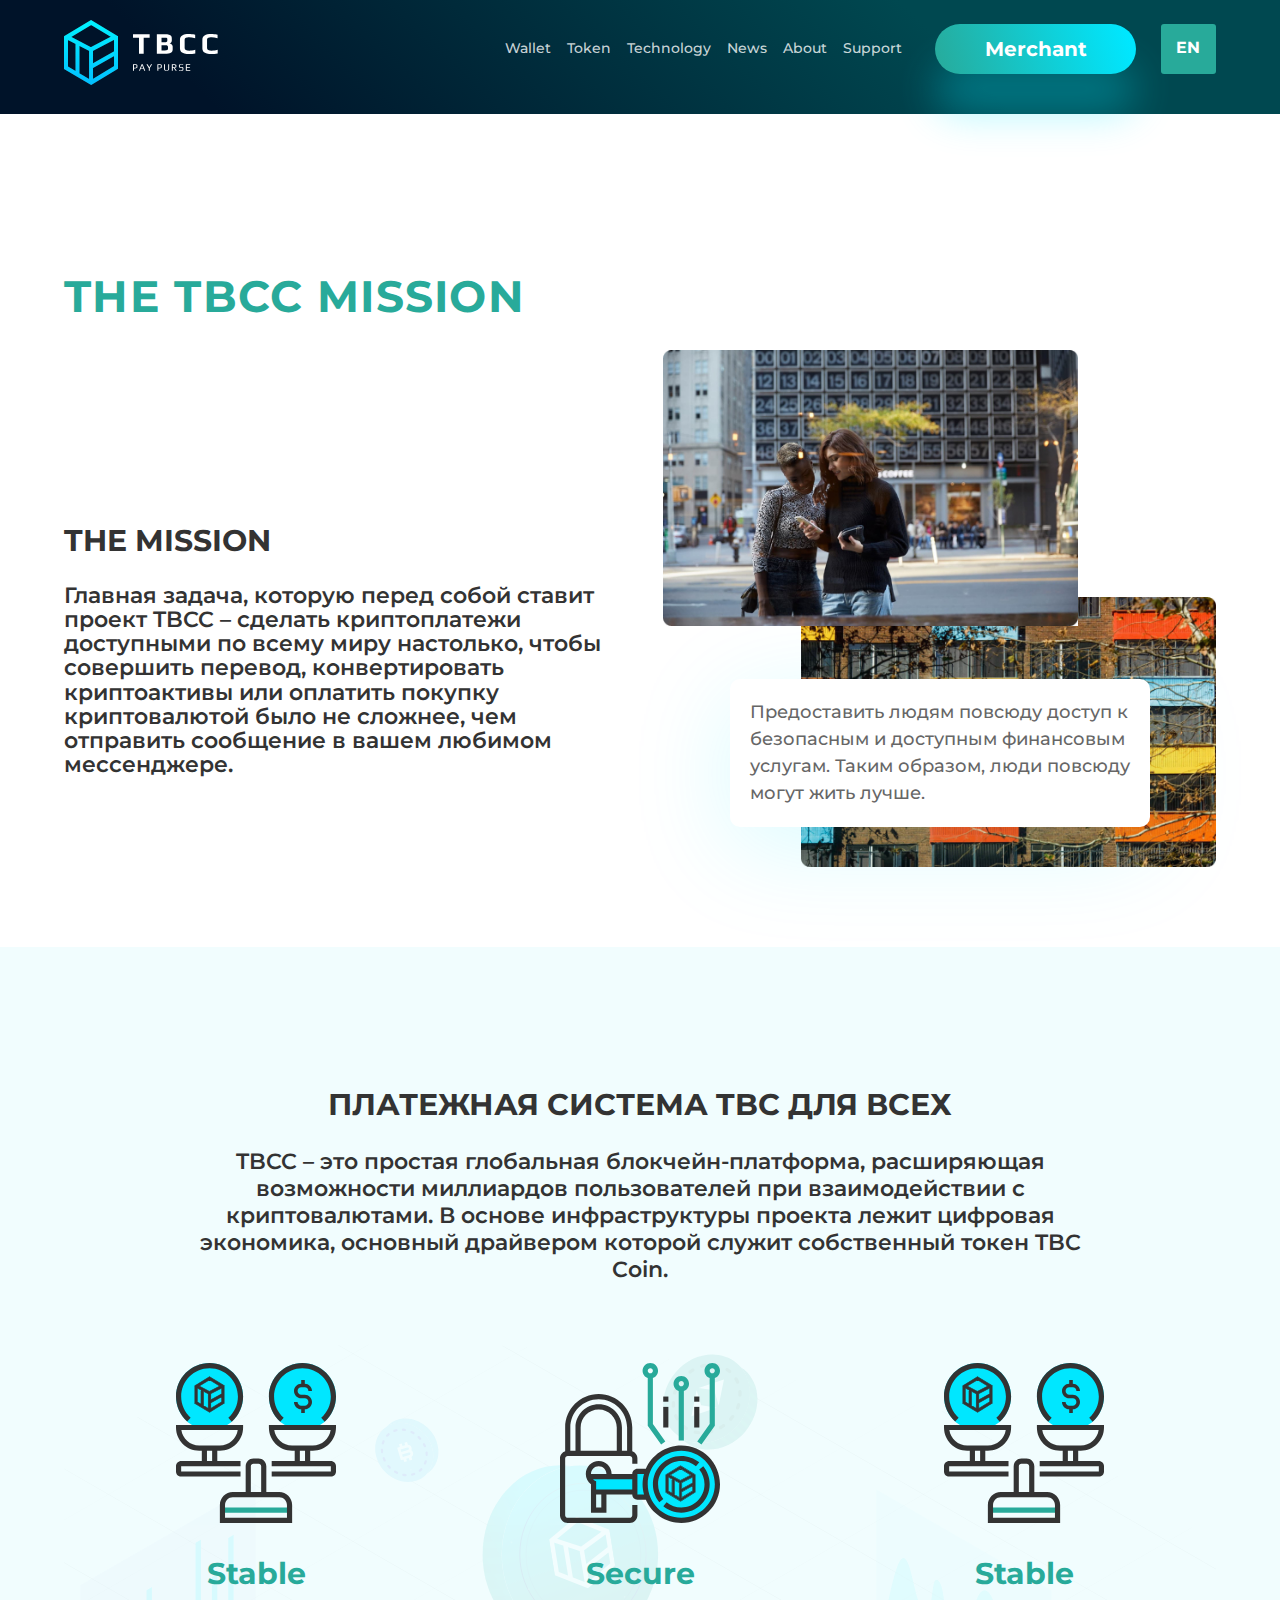
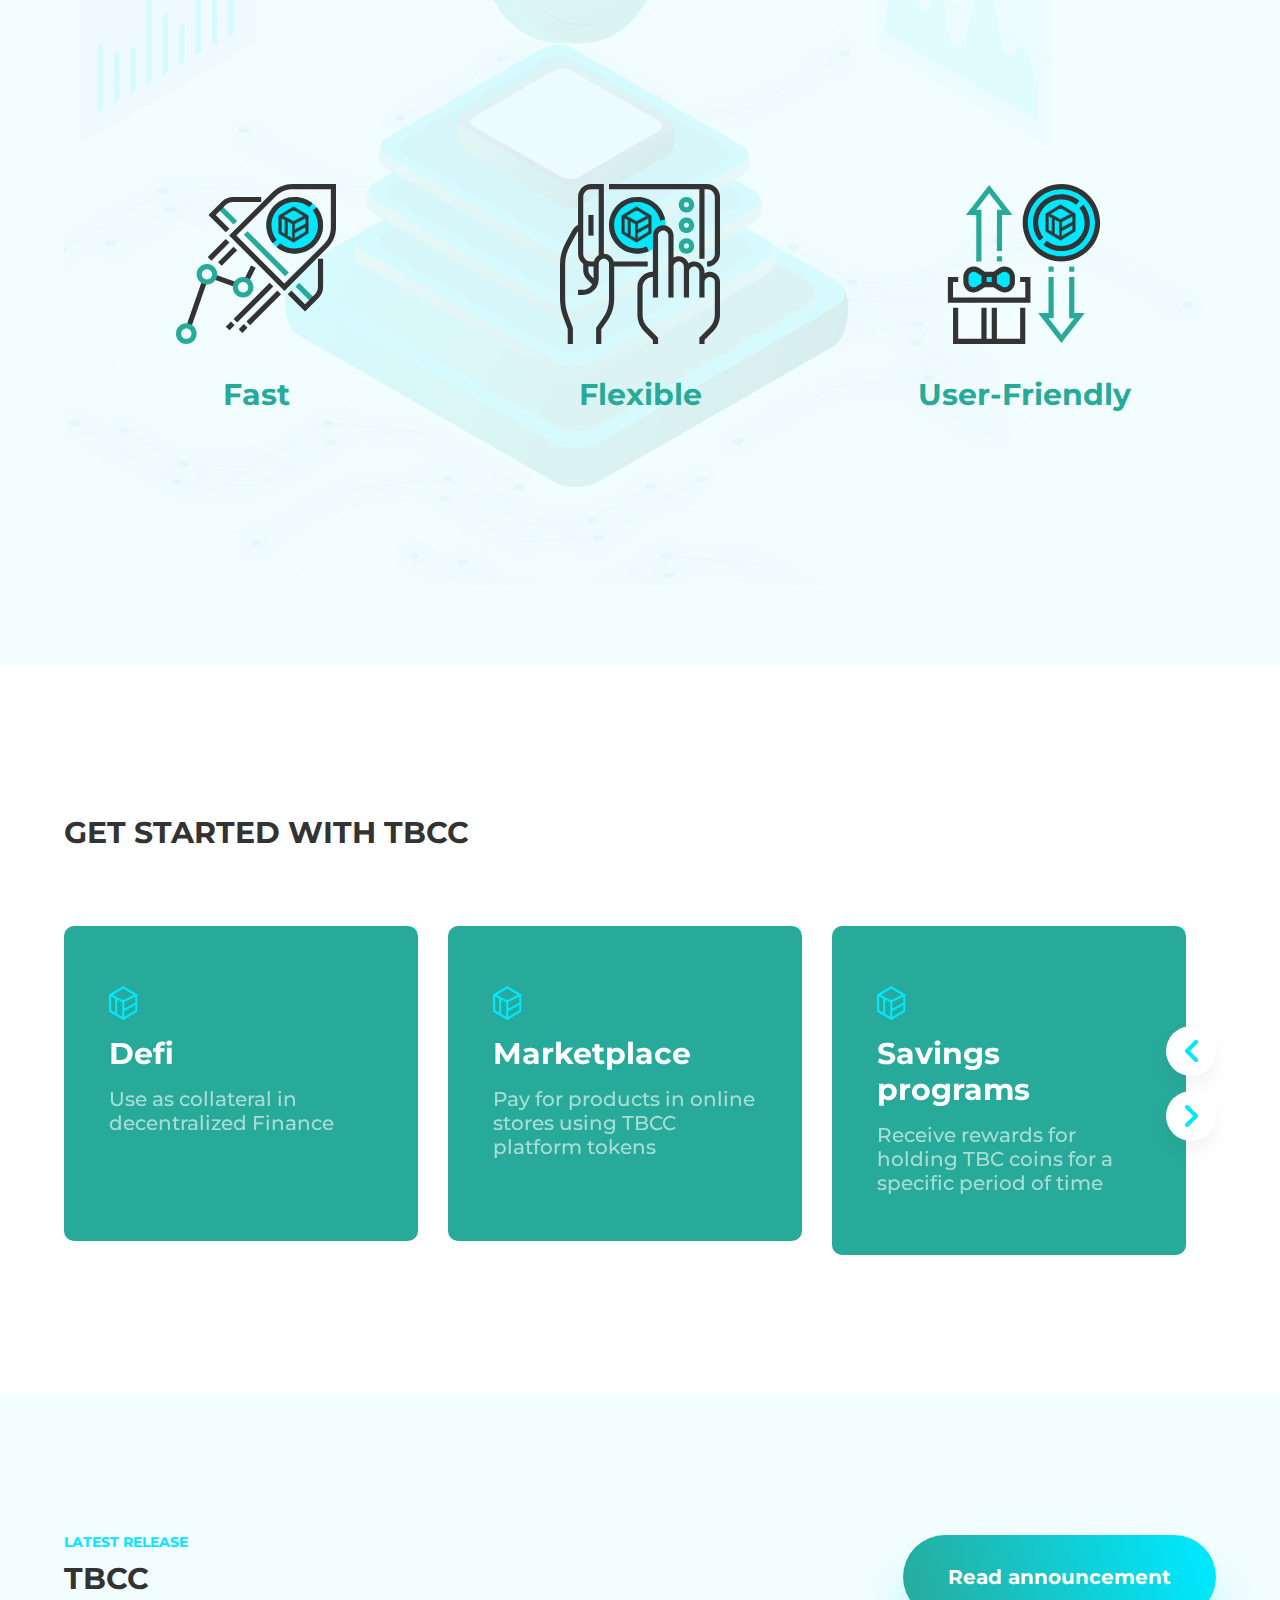
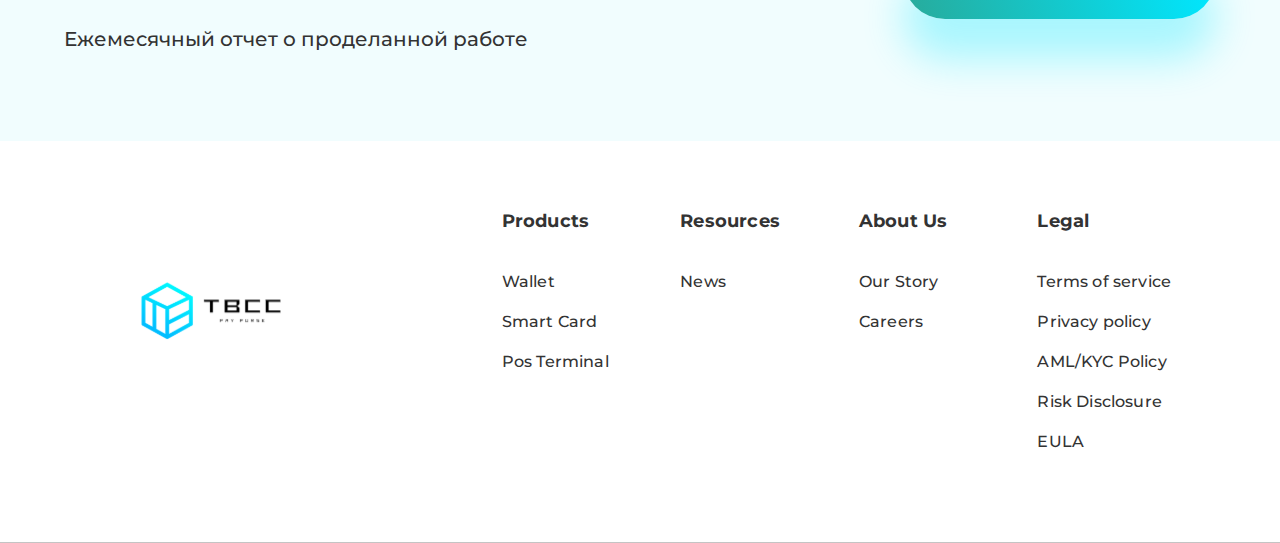
==== commit fa318b9f: "logo" ====
--- a/coin.html
+++ b/coin.html
@@ -221,24 +221,24 @@
                     <!--                            <path fill-rule="evenodd" clip-rule="evenodd" d="M28.6393 16.4447C28.9174 16.8415 29.0748 17.3104 29.0925 17.7947C29.0999 18.2687 28.9729 18.7352 28.7263 19.1401C28.4796 19.5451 28.1235 19.872 27.6989 20.083C27.7183 20.335 27.7183 20.5881 27.6989 20.84C27.6989 24.6941 23.2083 27.8255 17.6681 27.8255C12.1279 27.8255 7.63729 24.6941 7.63729 20.84C7.61792 20.5881 7.61792 20.335 7.63729 20.083C7.30636 19.9309 7.01245 19.7088 6.77592 19.4318C6.53939 19.1549 6.36591 18.8299 6.26748 18.4792C6.16906 18.1286 6.14806 17.7608 6.20593 17.4012C6.2638 17.0416 6.39916 16.699 6.60263 16.3969C6.8061 16.0949 7.07281 15.8407 7.38429 15.652C7.69576 15.4632 8.04455 15.3445 8.40647 15.304C8.7684 15.2634 9.13481 15.3021 9.48031 15.4173C9.82581 15.5324 10.1421 15.7213 10.4074 15.9709C12.3899 14.6263 14.7223 13.8907 17.1175 13.8546L18.3907 7.8843C18.405 7.81519 18.4329 7.7496 18.4727 7.69133C18.5126 7.63307 18.5636 7.58329 18.6228 7.54488C18.682 7.50647 18.7482 7.48019 18.8177 7.46758C18.8871 7.45496 18.9584 7.45625 19.0273 7.47137L23.2427 8.31444C23.4485 7.96076 23.7737 7.69204 24.1598 7.5565C24.546 7.42097 24.9678 7.4275 25.3495 7.57493C25.7313 7.72235 26.048 8.00102 26.2428 8.36091C26.4376 8.72079 26.4977 9.13833 26.4124 9.53857C26.3271 9.93881 26.102 10.2955 25.7774 10.5447C25.4528 10.7939 25.05 10.9192 24.6413 10.8982C24.2326 10.8772 23.8448 10.7112 23.5474 10.43C23.2501 10.1488 23.0628 9.77086 23.019 9.36398L19.337 8.58973L18.2187 13.9578C20.5848 14.0086 22.8855 14.7436 24.8428 16.0741C25.1924 15.7385 25.6317 15.5113 26.1076 15.4197C26.5835 15.3281 27.0757 15.3762 27.5249 15.558C27.9741 15.7399 28.3611 16.0478 28.6393 16.4447ZM21.5818 21.2334C22.5314 21.2334 23.3012 20.4636 23.3012 19.5139C23.3012 18.5643 22.5314 17.7945 21.5818 17.7945C20.6322 17.7945 19.8624 18.5643 19.8624 19.5139C19.8624 20.4636 20.6322 21.2334 21.5818 21.2334ZM15.3314 19.5139C15.3314 20.4636 14.5616 21.2334 13.6119 21.2334C12.6623 21.2334 11.8925 20.4636 11.8925 19.5139C11.8925 18.5643 12.6623 17.7945 13.6119 17.7945C14.5616 17.7945 15.3314 18.5643 15.3314 19.5139ZM17.6165 24.6562L17.6293 24.6563L17.6334 24.6562V24.6563C18.8598 24.6637 19.7666 24.389 20.3601 24.1198C20.659 23.9842 20.8797 23.8495 21.0222 23.7518C21.0935 23.7029 21.1452 23.6633 21.1772 23.6376C21.1933 23.6248 21.2044 23.6154 21.2106 23.61L21.2156 23.6056C21.4052 23.4326 21.6991 23.4454 21.8729 23.6345C22.047 23.824 22.0346 24.1188 21.8451 24.2929L21.8443 24.2936L21.8435 24.2944L21.8414 24.2963L21.8357 24.3014L21.8185 24.3164C21.8044 24.3286 21.785 24.3448 21.7604 24.3646C21.7112 24.4041 21.6408 24.4576 21.5493 24.5204C21.3663 24.6459 21.0983 24.8084 20.7449 24.9686C20.0407 25.2879 19.002 25.5962 17.6298 25.5882C16.2529 25.5978 15.2108 25.2888 14.505 24.9687C14.1516 24.8084 13.8836 24.6459 13.7006 24.5204C13.6091 24.4577 13.5387 24.4041 13.4895 24.3646C13.4649 24.3449 13.4455 24.3286 13.4314 24.3165L13.4142 24.3014L13.4085 24.2963L13.4064 24.2944L13.4056 24.2937L13.4048 24.293C13.2153 24.1188 13.2029 23.8241 13.377 23.6346C13.5507 23.4456 13.8442 23.4327 14.0338 23.6052L14.0343 23.6057L14.0393 23.6101C14.0455 23.6154 14.0567 23.6248 14.0727 23.6377C14.1048 23.6634 14.1564 23.703 14.2277 23.7518C14.3702 23.8496 14.5909 23.9843 14.8899 24.1199C15.4833 24.389 16.3901 24.6638 17.6165 24.6563V24.6562Z" fill="white"/>-->
                     <!--                        </svg>-->
                     <!--                    </a>-->
-                    <a href="https://t.me/tbsswallet">
-                        <svg width="36" height="35" viewBox="0 0 36 35" fill="none" xmlns="http://www.w3.org/2000/svg">
-                            <rect x="0.82196" y="0.589111" width="34.411" height="34.411" rx="17.2055" fill="#28AA9A"/>
-                            <path fill-rule="evenodd" clip-rule="evenodd" d="M21.8524 26.3144C23.055 26.8406 23.506 25.7382 23.506 25.7382L26.6879 9.75366C26.6628 8.67633 25.2097 9.32774 25.2097 9.32774L7.39618 16.3178C7.39618 16.3178 6.54434 16.6185 6.6195 17.1446C6.69467 17.6708 7.37113 17.9213 7.37113 17.9213L11.8558 19.4246C11.8558 19.4246 13.2087 23.8591 13.4843 24.711C13.7349 25.5378 13.9604 25.5628 13.9604 25.5628C14.2109 25.663 14.4364 25.4877 14.4364 25.4877L17.3427 22.857L21.8524 26.3144ZM22.6291 12.5847C22.6291 12.5847 23.2555 12.2088 23.2304 12.5847C23.2304 12.5847 23.3306 12.6348 23.0049 12.9855C22.7043 13.2862 15.6139 19.6499 14.6619 20.5018C14.5867 20.5519 14.5366 20.627 14.5366 20.7273L14.261 23.0823C14.2109 23.3329 13.8852 23.3579 13.8101 23.1325L12.6325 19.2741C12.5824 19.1238 12.6325 18.9484 12.7828 18.8482L22.6291 12.5847Z" fill="white"/>
-                        </svg>
-                    </a>
-                    <a href="https://www.instagram.com/TBCC_Wallet/">
-                        <svg width="35" height="35" viewBox="0 0 35 35" fill="none" xmlns="http://www.w3.org/2000/svg">
-                            <rect x="0.23288" y="0.589111" width="34.411" height="34.411" rx="17.2055" fill="#28AA9A"/>
-                            <path d="M13.8549 17.7947C13.8549 15.8151 15.4592 14.2099 17.4388 14.2099C19.4184 14.2099 21.0235 15.8151 21.0235 17.7947C21.0235 19.7743 19.4184 21.3794 17.4388 21.3794C15.4592 21.3794 13.8549 19.7743 13.8549 17.7947ZM11.917 17.7947C11.917 20.8444 14.3891 23.3164 17.4388 23.3164C20.4885 23.3164 22.9605 20.8444 22.9605 17.7947C22.9605 14.745 20.4885 12.2729 17.4388 12.2729C14.3891 12.2729 11.917 14.745 11.917 17.7947ZM21.8887 12.054C21.8886 12.3092 21.9642 12.5587 22.1059 12.771C22.2476 12.9833 22.4491 13.1487 22.6848 13.2465C22.9206 13.3443 23.18 13.3699 23.4304 13.3202C23.6807 13.2705 23.9107 13.1477 24.0912 12.9673C24.2718 12.7869 24.3948 12.5571 24.4447 12.3068C24.4945 12.0565 24.4691 11.797 24.3715 11.5612C24.2739 11.3253 24.1086 11.1237 23.8965 10.9819C23.6843 10.84 23.4349 10.7642 23.1797 10.7641H23.1791C22.837 10.7643 22.509 10.9002 22.267 11.142C22.0251 11.3839 21.889 11.7119 21.8887 12.054ZM13.0944 26.5477C12.046 26.5 11.4761 26.3253 11.0975 26.1778C10.5954 25.9823 10.2372 25.7495 9.86055 25.3734C9.48392 24.9973 9.25079 24.6395 9.05619 24.1374C8.90857 23.7589 8.73393 23.1889 8.68627 22.1404C8.63414 21.0069 8.62373 20.6665 8.62373 17.7948C8.62373 14.9231 8.635 14.5835 8.68627 13.4491C8.73402 12.4007 8.90995 11.8318 9.05619 11.4521C9.25165 10.9501 9.48444 10.5919 9.86055 10.2152C10.2367 9.83861 10.5945 9.60548 11.0975 9.41088C11.476 9.26326 12.046 9.08863 13.0944 9.04097C14.2279 8.98883 14.5684 8.97842 17.4388 8.97842C20.3092 8.97842 20.65 8.98969 21.7845 9.04097C22.8329 9.08871 23.4018 9.26464 23.7814 9.41088C24.2835 9.60548 24.6417 9.83913 25.0183 10.2152C25.3949 10.5914 25.6272 10.9501 25.8227 11.4521C25.9703 11.8307 26.1449 12.4007 26.1926 13.4491C26.2447 14.5835 26.2551 14.9231 26.2551 17.7948C26.2551 20.6665 26.2447 21.006 26.1926 22.1404C26.1448 23.1889 25.9694 23.7587 25.8227 24.1374C25.6272 24.6395 25.3944 24.9977 25.0183 25.3734C24.6422 25.7492 24.2835 25.9823 23.7814 26.1778C23.4029 26.3254 22.8329 26.5001 21.7845 26.5477C20.651 26.5998 20.3105 26.6103 17.4388 26.6103C14.5671 26.6103 14.2276 26.5998 13.0944 26.5477ZM13.0054 7.10638C11.8606 7.15852 11.0784 7.34003 10.3952 7.60586C9.68772 7.88037 9.0888 8.24865 8.4903 8.8462C7.89181 9.44375 7.52447 10.0436 7.24996 10.7511C6.98414 11.4347 6.80262 12.2165 6.75049 13.3613C6.69749 14.5078 6.68536 14.8744 6.68536 17.7947C6.68536 20.715 6.69749 21.0815 6.75049 22.2281C6.80262 23.373 6.98414 24.1547 7.24996 24.8383C7.52447 25.5453 7.8919 26.1459 8.4903 26.7432C9.08871 27.3405 9.68772 27.7082 10.3952 27.9835C11.0796 28.2493 11.8606 28.4309 13.0054 28.483C14.1525 28.5351 14.5185 28.5481 17.4388 28.5481C20.3591 28.5481 20.7256 28.536 21.8722 28.483C23.0171 28.4309 23.7988 28.2493 24.4824 27.9835C25.1894 27.7082 25.7888 27.3407 26.3873 26.7432C26.9858 26.1456 27.3523 25.5453 27.6276 24.8383C27.8934 24.1547 28.0758 23.3729 28.1271 22.2281C28.1792 21.0807 28.1914 20.715 28.1914 17.7947C28.1914 14.8744 28.1792 14.5078 28.1271 13.3613C28.075 12.2164 27.8934 11.4342 27.6276 10.7511C27.3523 10.044 26.9848 9.44469 26.3873 8.8462C25.7897 8.24771 25.1894 7.88037 24.4832 7.60586C23.7988 7.34003 23.017 7.15765 21.8731 7.10638C20.7265 7.05425 20.3599 7.04126 17.4396 7.04126C14.5194 7.04126 14.1525 7.05339 13.0054 7.10638Z" fill="white"/>
-                        </svg>
-                    </a>
-                    <a href="https://twitter.com/TbccW">
-                        <svg width="36" height="35" viewBox="0 0 36 35" fill="none" xmlns="http://www.w3.org/2000/svg">
-                            <rect x="0.64386" y="0.589111" width="34.411" height="34.411" rx="17.2055" fill="#28AA9A"/>
-                            <path d="M26.2818 14.0756C26.2818 14.2638 26.2818 14.452 26.2818 14.6133C26.2818 20.1782 22.0342 26.6034 14.2917 26.6034C11.8991 26.6034 9.69465 25.9044 7.81281 24.7215C8.13541 24.7484 8.48489 24.7753 8.8075 24.7753C10.77 24.7753 12.5981 24.1032 14.0498 22.9741C12.1948 22.9472 10.6356 21.7106 10.1248 20.0438C10.3936 20.0976 10.6356 20.1244 10.9313 20.1244C11.3077 20.1244 11.684 20.0707 12.0335 19.9631C10.0979 19.5868 8.6462 17.8931 8.6462 15.85C8.6462 15.8231 8.6462 15.8231 8.6462 15.7962C9.21075 16.1188 9.85596 16.307 10.5549 16.3339C9.42582 15.5811 8.67308 14.2907 8.67308 12.8121C8.67308 12.0325 8.88815 11.3066 9.23763 10.6883C11.3077 13.2423 14.4262 14.909 17.921 15.0972C17.8404 14.8015 17.8135 14.452 17.8135 14.1294C17.8135 11.7905 19.6953 9.90869 22.0342 9.90869C23.244 9.90869 24.3462 10.4195 25.0989 11.226C26.0667 11.0378 26.9539 10.6883 27.7873 10.2044C27.4647 11.1991 26.7926 12.0056 25.9323 12.5433C26.7926 12.4357 27.5991 12.2207 28.3518 11.8712C27.8142 12.7315 27.1152 13.4842 26.2818 14.0756Z" fill="white"/>
-                        </svg>
-                    </a>
+<!--                    <a href="https://t.me/tbsswallet">-->
+<!--                        <svg width="36" height="35" viewBox="0 0 36 35" fill="none" xmlns="http://www.w3.org/2000/svg">-->
+<!--                            <rect x="0.82196" y="0.589111" width="34.411" height="34.411" rx="17.2055" fill="#28AA9A"/>-->
+<!--                            <path fill-rule="evenodd" clip-rule="evenodd" d="M21.8524 26.3144C23.055 26.8406 23.506 25.7382 23.506 25.7382L26.6879 9.75366C26.6628 8.67633 25.2097 9.32774 25.2097 9.32774L7.39618 16.3178C7.39618 16.3178 6.54434 16.6185 6.6195 17.1446C6.69467 17.6708 7.37113 17.9213 7.37113 17.9213L11.8558 19.4246C11.8558 19.4246 13.2087 23.8591 13.4843 24.711C13.7349 25.5378 13.9604 25.5628 13.9604 25.5628C14.2109 25.663 14.4364 25.4877 14.4364 25.4877L17.3427 22.857L21.8524 26.3144ZM22.6291 12.5847C22.6291 12.5847 23.2555 12.2088 23.2304 12.5847C23.2304 12.5847 23.3306 12.6348 23.0049 12.9855C22.7043 13.2862 15.6139 19.6499 14.6619 20.5018C14.5867 20.5519 14.5366 20.627 14.5366 20.7273L14.261 23.0823C14.2109 23.3329 13.8852 23.3579 13.8101 23.1325L12.6325 19.2741C12.5824 19.1238 12.6325 18.9484 12.7828 18.8482L22.6291 12.5847Z" fill="white"/>-->
+<!--                        </svg>-->
+<!--                    </a>-->
+<!--                    <a href="https://www.instagram.com/TBCC_Wallet/">-->
+<!--                        <svg width="35" height="35" viewBox="0 0 35 35" fill="none" xmlns="http://www.w3.org/2000/svg">-->
+<!--                            <rect x="0.23288" y="0.589111" width="34.411" height="34.411" rx="17.2055" fill="#28AA9A"/>-->
+<!--                            <path d="M13.8549 17.7947C13.8549 15.8151 15.4592 14.2099 17.4388 14.2099C19.4184 14.2099 21.0235 15.8151 21.0235 17.7947C21.0235 19.7743 19.4184 21.3794 17.4388 21.3794C15.4592 21.3794 13.8549 19.7743 13.8549 17.7947ZM11.917 17.7947C11.917 20.8444 14.3891 23.3164 17.4388 23.3164C20.4885 23.3164 22.9605 20.8444 22.9605 17.7947C22.9605 14.745 20.4885 12.2729 17.4388 12.2729C14.3891 12.2729 11.917 14.745 11.917 17.7947ZM21.8887 12.054C21.8886 12.3092 21.9642 12.5587 22.1059 12.771C22.2476 12.9833 22.4491 13.1487 22.6848 13.2465C22.9206 13.3443 23.18 13.3699 23.4304 13.3202C23.6807 13.2705 23.9107 13.1477 24.0912 12.9673C24.2718 12.7869 24.3948 12.5571 24.4447 12.3068C24.4945 12.0565 24.4691 11.797 24.3715 11.5612C24.2739 11.3253 24.1086 11.1237 23.8965 10.9819C23.6843 10.84 23.4349 10.7642 23.1797 10.7641H23.1791C22.837 10.7643 22.509 10.9002 22.267 11.142C22.0251 11.3839 21.889 11.7119 21.8887 12.054ZM13.0944 26.5477C12.046 26.5 11.4761 26.3253 11.0975 26.1778C10.5954 25.9823 10.2372 25.7495 9.86055 25.3734C9.48392 24.9973 9.25079 24.6395 9.05619 24.1374C8.90857 23.7589 8.73393 23.1889 8.68627 22.1404C8.63414 21.0069 8.62373 20.6665 8.62373 17.7948C8.62373 14.9231 8.635 14.5835 8.68627 13.4491C8.73402 12.4007 8.90995 11.8318 9.05619 11.4521C9.25165 10.9501 9.48444 10.5919 9.86055 10.2152C10.2367 9.83861 10.5945 9.60548 11.0975 9.41088C11.476 9.26326 12.046 9.08863 13.0944 9.04097C14.2279 8.98883 14.5684 8.97842 17.4388 8.97842C20.3092 8.97842 20.65 8.98969 21.7845 9.04097C22.8329 9.08871 23.4018 9.26464 23.7814 9.41088C24.2835 9.60548 24.6417 9.83913 25.0183 10.2152C25.3949 10.5914 25.6272 10.9501 25.8227 11.4521C25.9703 11.8307 26.1449 12.4007 26.1926 13.4491C26.2447 14.5835 26.2551 14.9231 26.2551 17.7948C26.2551 20.6665 26.2447 21.006 26.1926 22.1404C26.1448 23.1889 25.9694 23.7587 25.8227 24.1374C25.6272 24.6395 25.3944 24.9977 25.0183 25.3734C24.6422 25.7492 24.2835 25.9823 23.7814 26.1778C23.4029 26.3254 22.8329 26.5001 21.7845 26.5477C20.651 26.5998 20.3105 26.6103 17.4388 26.6103C14.5671 26.6103 14.2276 26.5998 13.0944 26.5477ZM13.0054 7.10638C11.8606 7.15852 11.0784 7.34003 10.3952 7.60586C9.68772 7.88037 9.0888 8.24865 8.4903 8.8462C7.89181 9.44375 7.52447 10.0436 7.24996 10.7511C6.98414 11.4347 6.80262 12.2165 6.75049 13.3613C6.69749 14.5078 6.68536 14.8744 6.68536 17.7947C6.68536 20.715 6.69749 21.0815 6.75049 22.2281C6.80262 23.373 6.98414 24.1547 7.24996 24.8383C7.52447 25.5453 7.8919 26.1459 8.4903 26.7432C9.08871 27.3405 9.68772 27.7082 10.3952 27.9835C11.0796 28.2493 11.8606 28.4309 13.0054 28.483C14.1525 28.5351 14.5185 28.5481 17.4388 28.5481C20.3591 28.5481 20.7256 28.536 21.8722 28.483C23.0171 28.4309 23.7988 28.2493 24.4824 27.9835C25.1894 27.7082 25.7888 27.3407 26.3873 26.7432C26.9858 26.1456 27.3523 25.5453 27.6276 24.8383C27.8934 24.1547 28.0758 23.3729 28.1271 22.2281C28.1792 21.0807 28.1914 20.715 28.1914 17.7947C28.1914 14.8744 28.1792 14.5078 28.1271 13.3613C28.075 12.2164 27.8934 11.4342 27.6276 10.7511C27.3523 10.044 26.9848 9.44469 26.3873 8.8462C25.7897 8.24771 25.1894 7.88037 24.4832 7.60586C23.7988 7.34003 23.017 7.15765 21.8731 7.10638C20.7265 7.05425 20.3599 7.04126 17.4396 7.04126C14.5194 7.04126 14.1525 7.05339 13.0054 7.10638Z" fill="white"/>-->
+<!--                        </svg>-->
+<!--                    </a>-->
+<!--                    <a href="https://twitter.com/TbccW">-->
+<!--                        <svg width="36" height="35" viewBox="0 0 36 35" fill="none" xmlns="http://www.w3.org/2000/svg">-->
+<!--                            <rect x="0.64386" y="0.589111" width="34.411" height="34.411" rx="17.2055" fill="#28AA9A"/>-->
+<!--                            <path d="M26.2818 14.0756C26.2818 14.2638 26.2818 14.452 26.2818 14.6133C26.2818 20.1782 22.0342 26.6034 14.2917 26.6034C11.8991 26.6034 9.69465 25.9044 7.81281 24.7215C8.13541 24.7484 8.48489 24.7753 8.8075 24.7753C10.77 24.7753 12.5981 24.1032 14.0498 22.9741C12.1948 22.9472 10.6356 21.7106 10.1248 20.0438C10.3936 20.0976 10.6356 20.1244 10.9313 20.1244C11.3077 20.1244 11.684 20.0707 12.0335 19.9631C10.0979 19.5868 8.6462 17.8931 8.6462 15.85C8.6462 15.8231 8.6462 15.8231 8.6462 15.7962C9.21075 16.1188 9.85596 16.307 10.5549 16.3339C9.42582 15.5811 8.67308 14.2907 8.67308 12.8121C8.67308 12.0325 8.88815 11.3066 9.23763 10.6883C11.3077 13.2423 14.4262 14.909 17.921 15.0972C17.8404 14.8015 17.8135 14.452 17.8135 14.1294C17.8135 11.7905 19.6953 9.90869 22.0342 9.90869C23.244 9.90869 24.3462 10.4195 25.0989 11.226C26.0667 11.0378 26.9539 10.6883 27.7873 10.2044C27.4647 11.1991 26.7926 12.0056 25.9323 12.5433C26.7926 12.4357 27.5991 12.2207 28.3518 11.8712C27.8142 12.7315 27.1152 13.4842 26.2818 14.0756Z" fill="white"/>-->
+<!--                        </svg>-->
+<!--                    </a>-->
                 </div>
             </div>
             <div class="footer-nav">
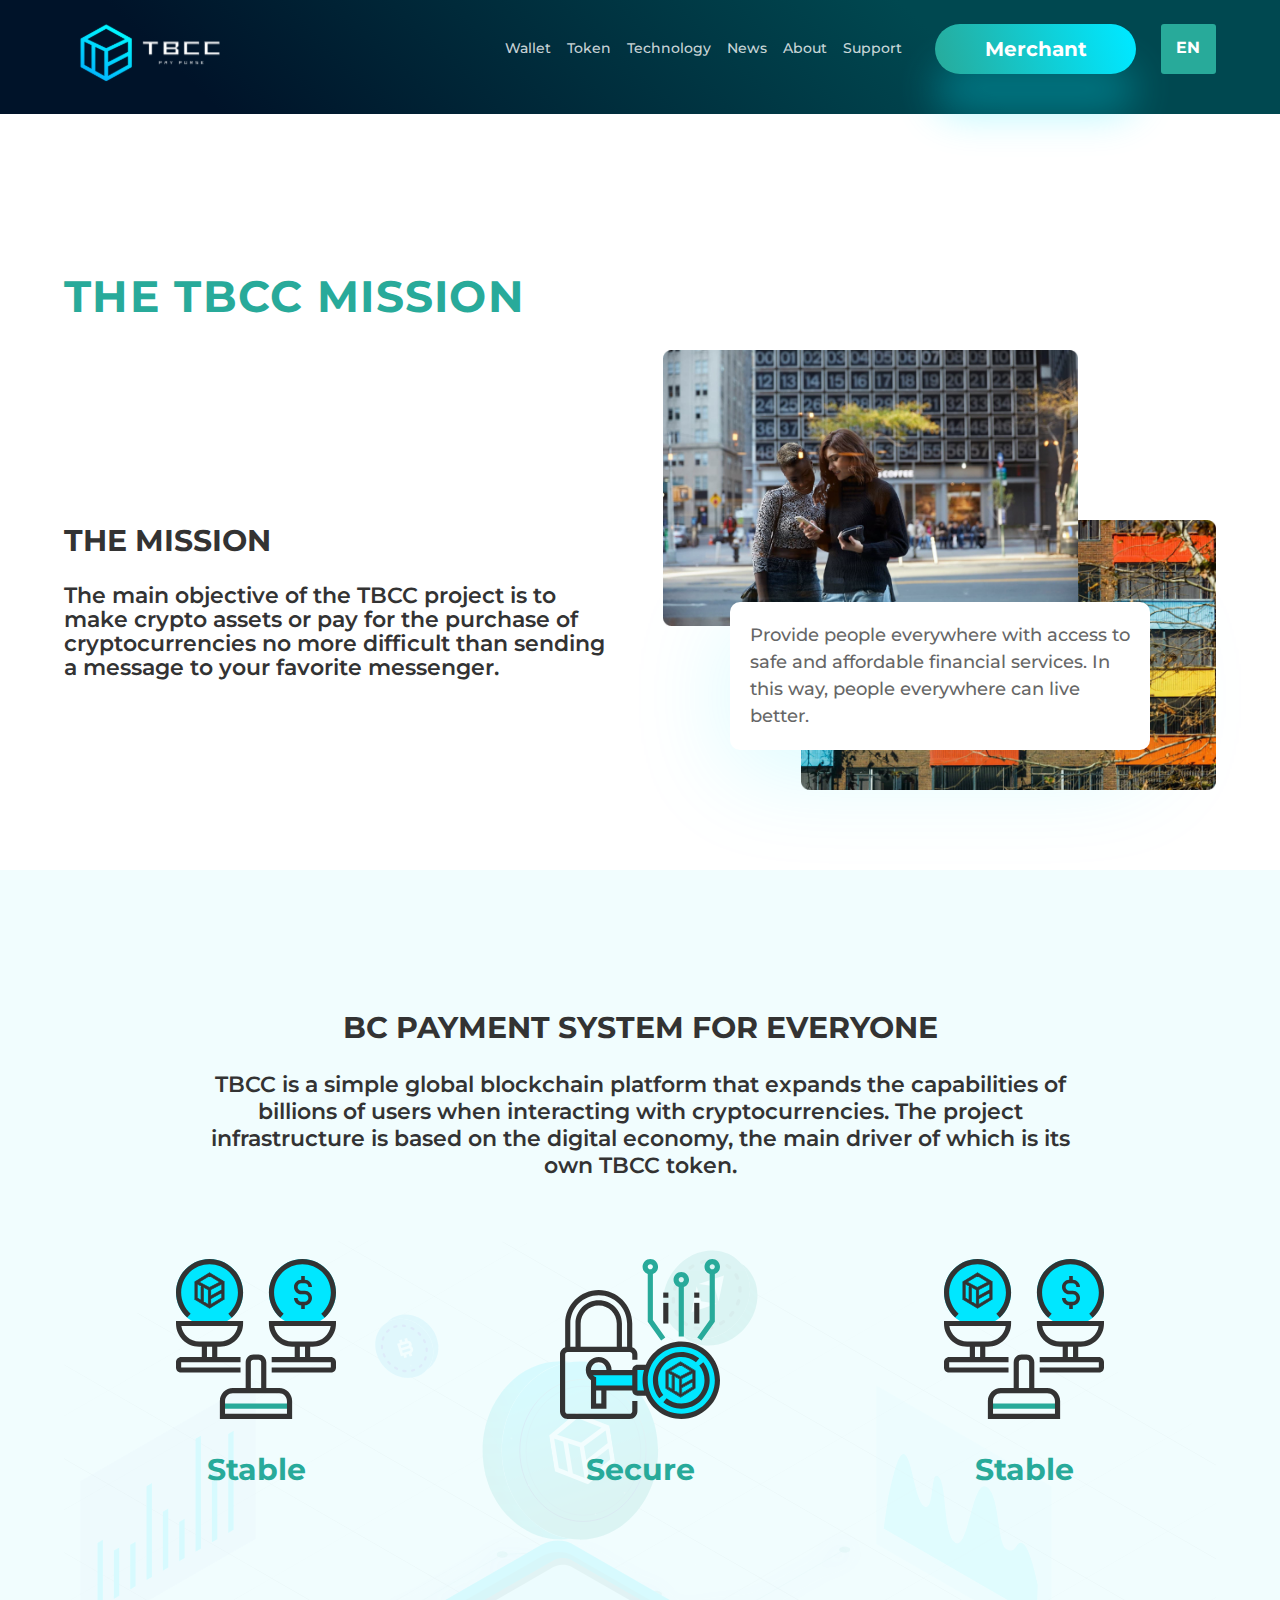
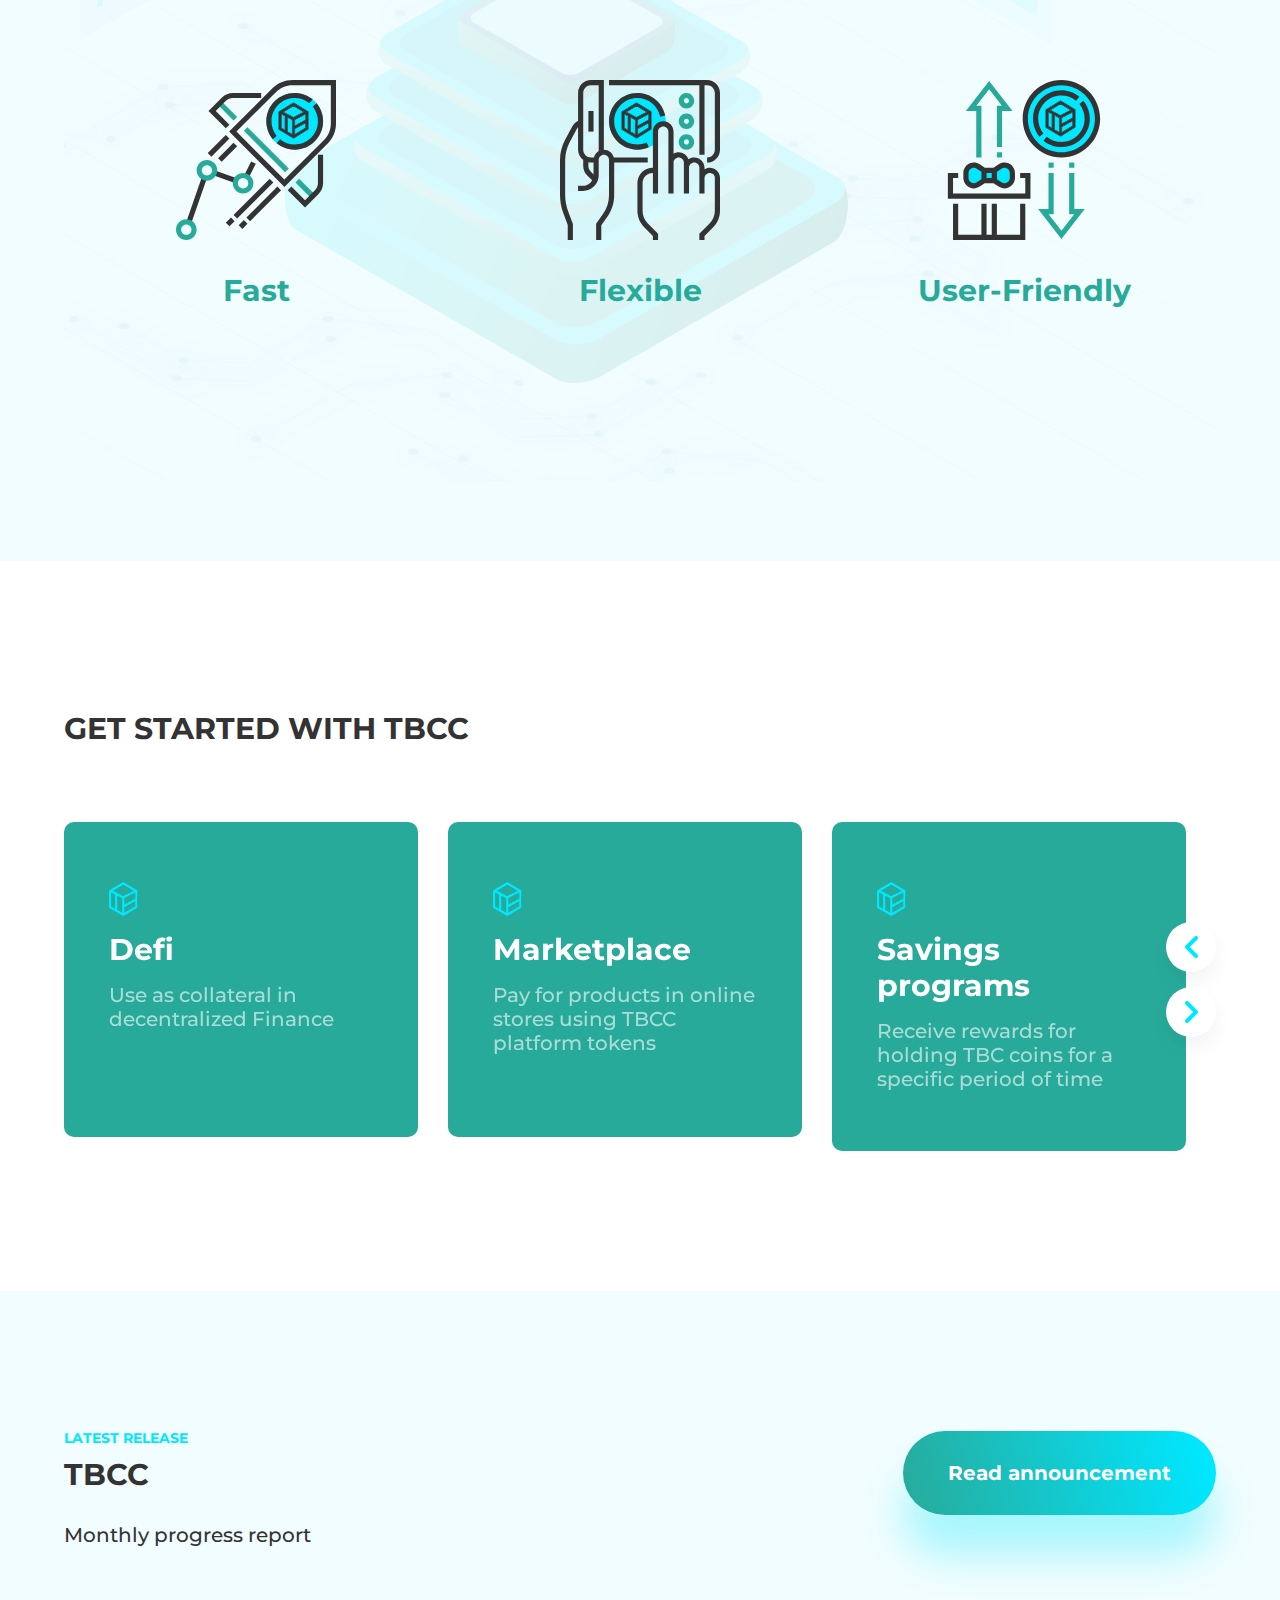
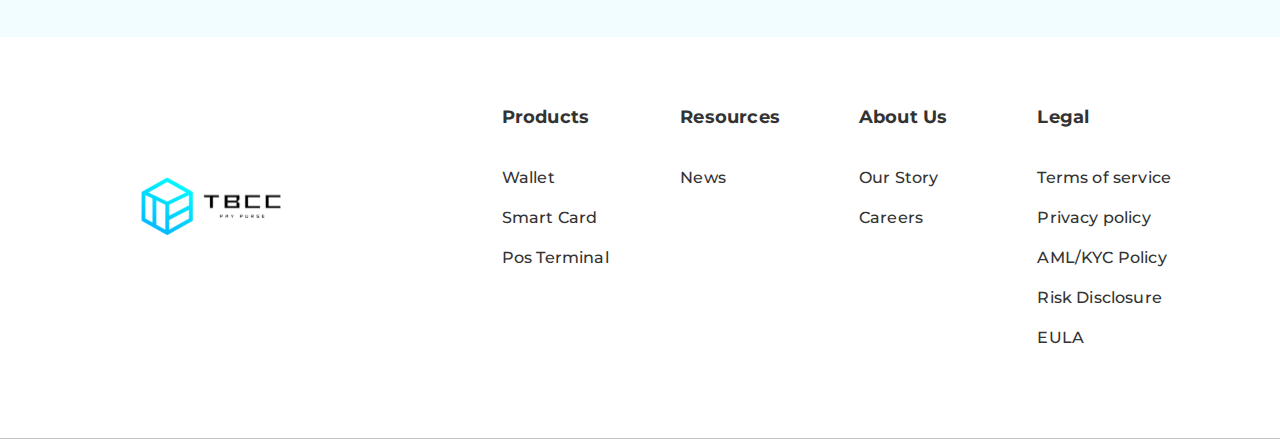
==== commit e59b8100: "wallet" ====
--- a/coin.html
+++ b/coin.html
@@ -84,7 +84,8 @@
                 <h2 class="tablet-none">THE TBCC MISSION</h2>
                 <h3>The mission</h3>
                 <p>
-                    Главная задача, которую перед собой ставит проект TBCC – сделать криптоплатежи доступными по всему миру настолько, чтобы совершить перевод, конвертировать криптоактивы или оплатить покупку криптовалютой было не сложнее, чем отправить сообщение в вашем любимом мессенджере.                </p>
+                    The main objective of the TBCC project is to make crypto assets or pay for the purchase of cryptocurrencies no more difficult than sending a message to your favorite messenger.
+                </p>
             </div>
             <div class="column">
                 <h2 class="desktop-none">THE TBCC MISSION</h2>
@@ -92,8 +93,7 @@
                     <img src="img/coin1.jpg" alt="" class="coin-img1">
                     <img src="img/coin2.jpg" alt="" class="coin-img2">
                     <div class="coin-text">
-                        Предоставить людям повсюду доступ к безопасным и доступным финансовым услугам. Таким образом, люди повсюду могут жить лучше.
-                    </div>
+                        Provide people everywhere with access to safe and affordable financial services. In this way, people everywhere can live better.                    </div>
                 </div>
             </div>
         </div>
@@ -101,8 +101,10 @@
 
     <div class="container-fluid color-bg">
         <div class="all-icon-block">
-            <h3>Платежная система TBC для всех</h3>
-            <p>TBCC – это простая глобальная блокчейн-платформа, расширяющая возможности миллиардов пользователей при взаимодействии с криптовалютами. В основе инфраструктуры проекта лежит цифровая экономика, основный драйвером которой служит собственный токен TBC Coin.</p>
+            <h3>BC PAYMENT SYSTEM FOR EVERYONE</h3>
+            <p>
+                TBCC is a simple global blockchain platform that expands the capabilities of billions of users when interacting with cryptocurrencies. The project infrastructure is based on the digital economy, the main driver of which is its own TBCC token.
+            </p>
             <div class="all-icon-box">
                 <div class="all-icon-box__item">
                     <img src="img/all1.svg" alt="">
@@ -189,7 +191,8 @@
                 <h5>Latest Release</h5>
                 <h3>TBCC</h3>
                 <p>
-                    Ежемесячный отчет о проделанной работе
+
+                    Monthly progress report
                 </p>
             </div>
             <a href="#" class="btn-primary">Read announcement</a>
--- a/css/style.css
+++ b/css/style.css
@@ -1496,6 +1496,10 @@
     font-size: 22px;
     margin-top: 25px;
     margin-bottom: 15px; }
+  article h5 {
+    font-size: 20px;
+    margin-top: 20px;
+    margin-bottom: 15px; }
 
 .news-name {
   font-family: 'Montserrat', sans-serif;
